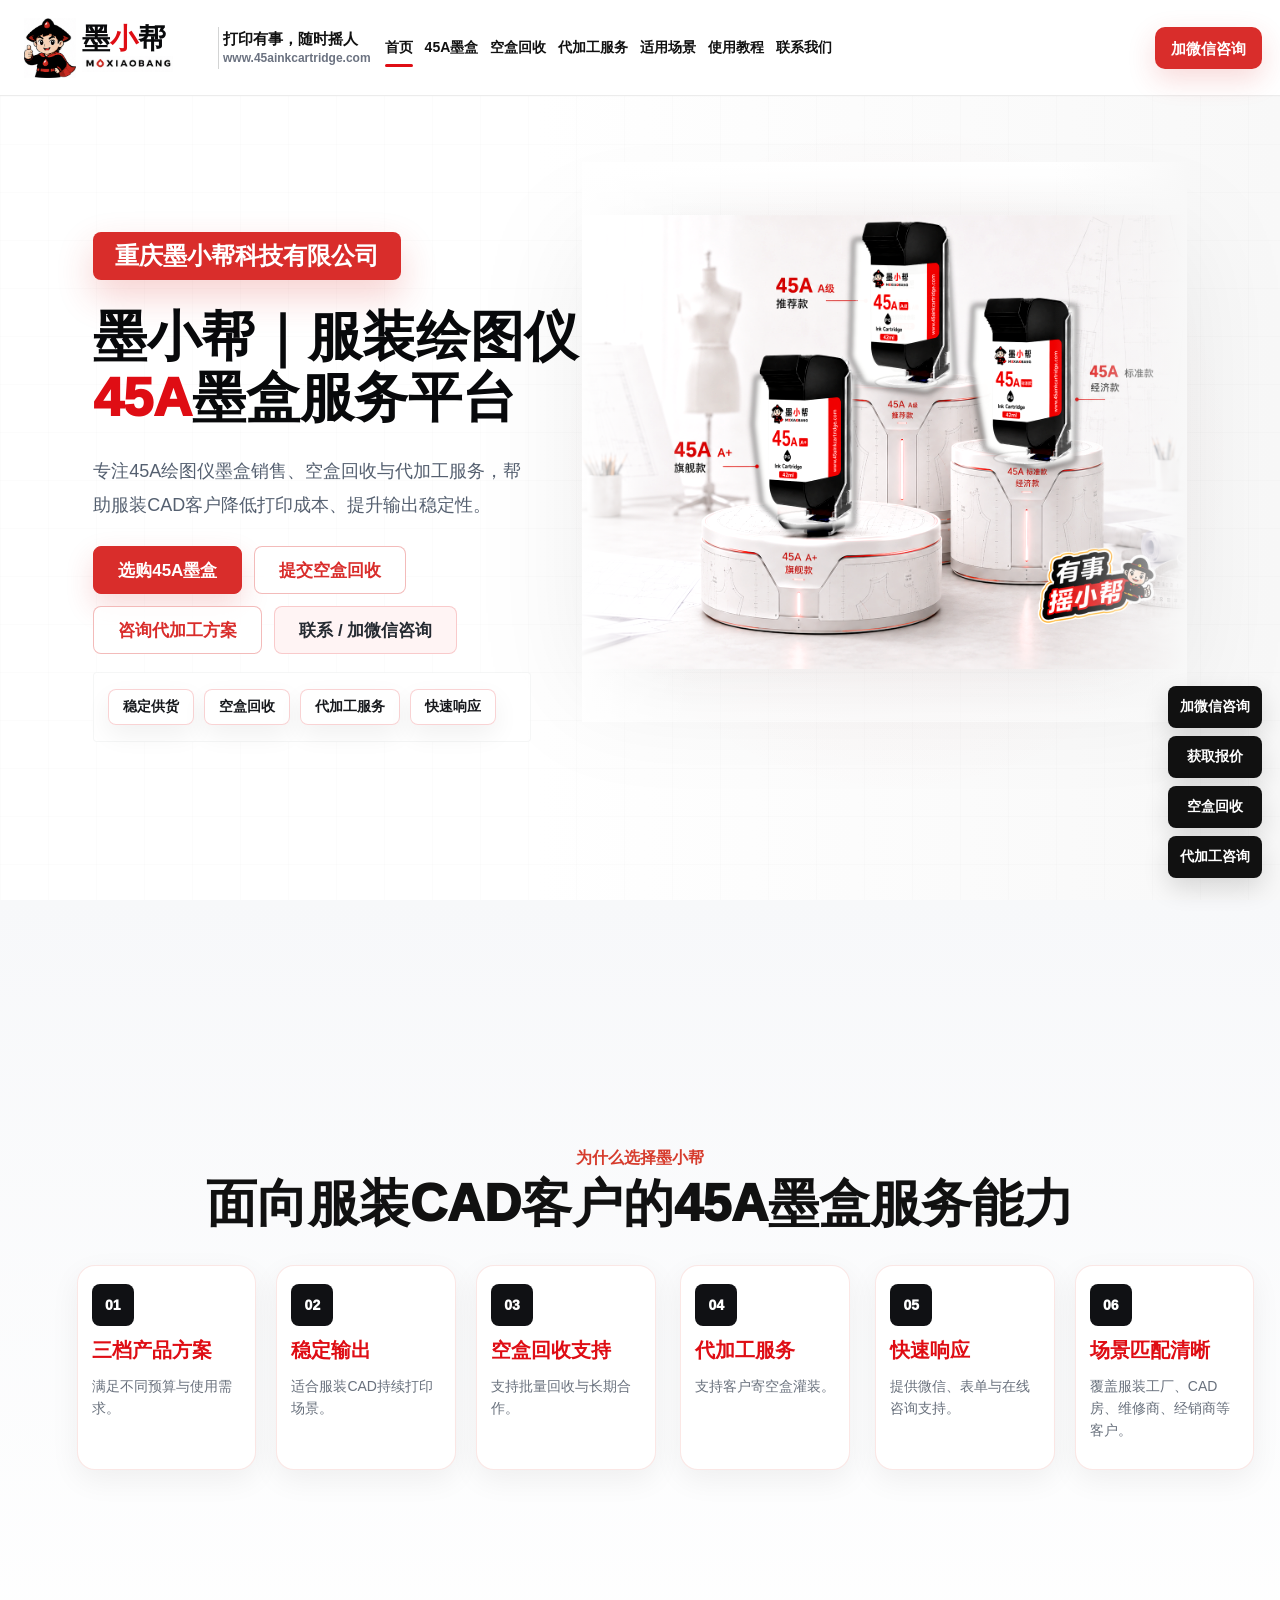
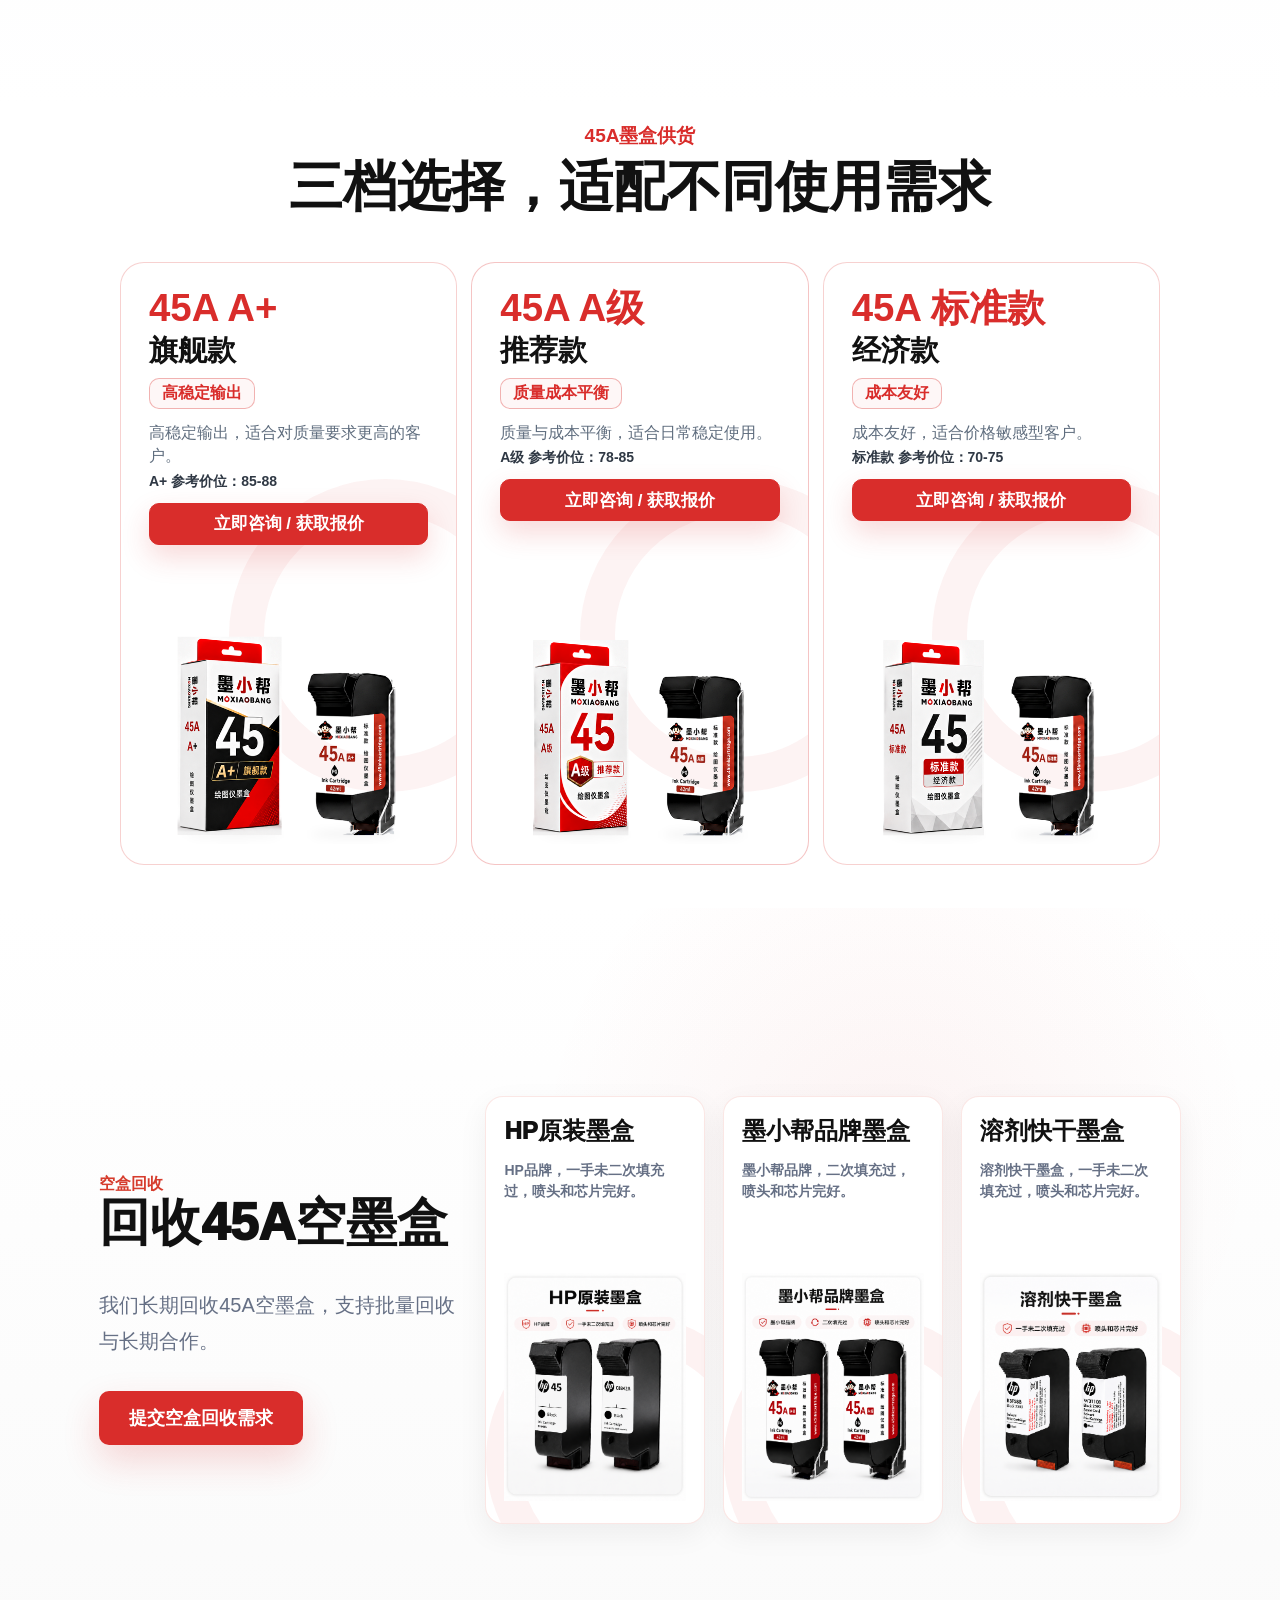
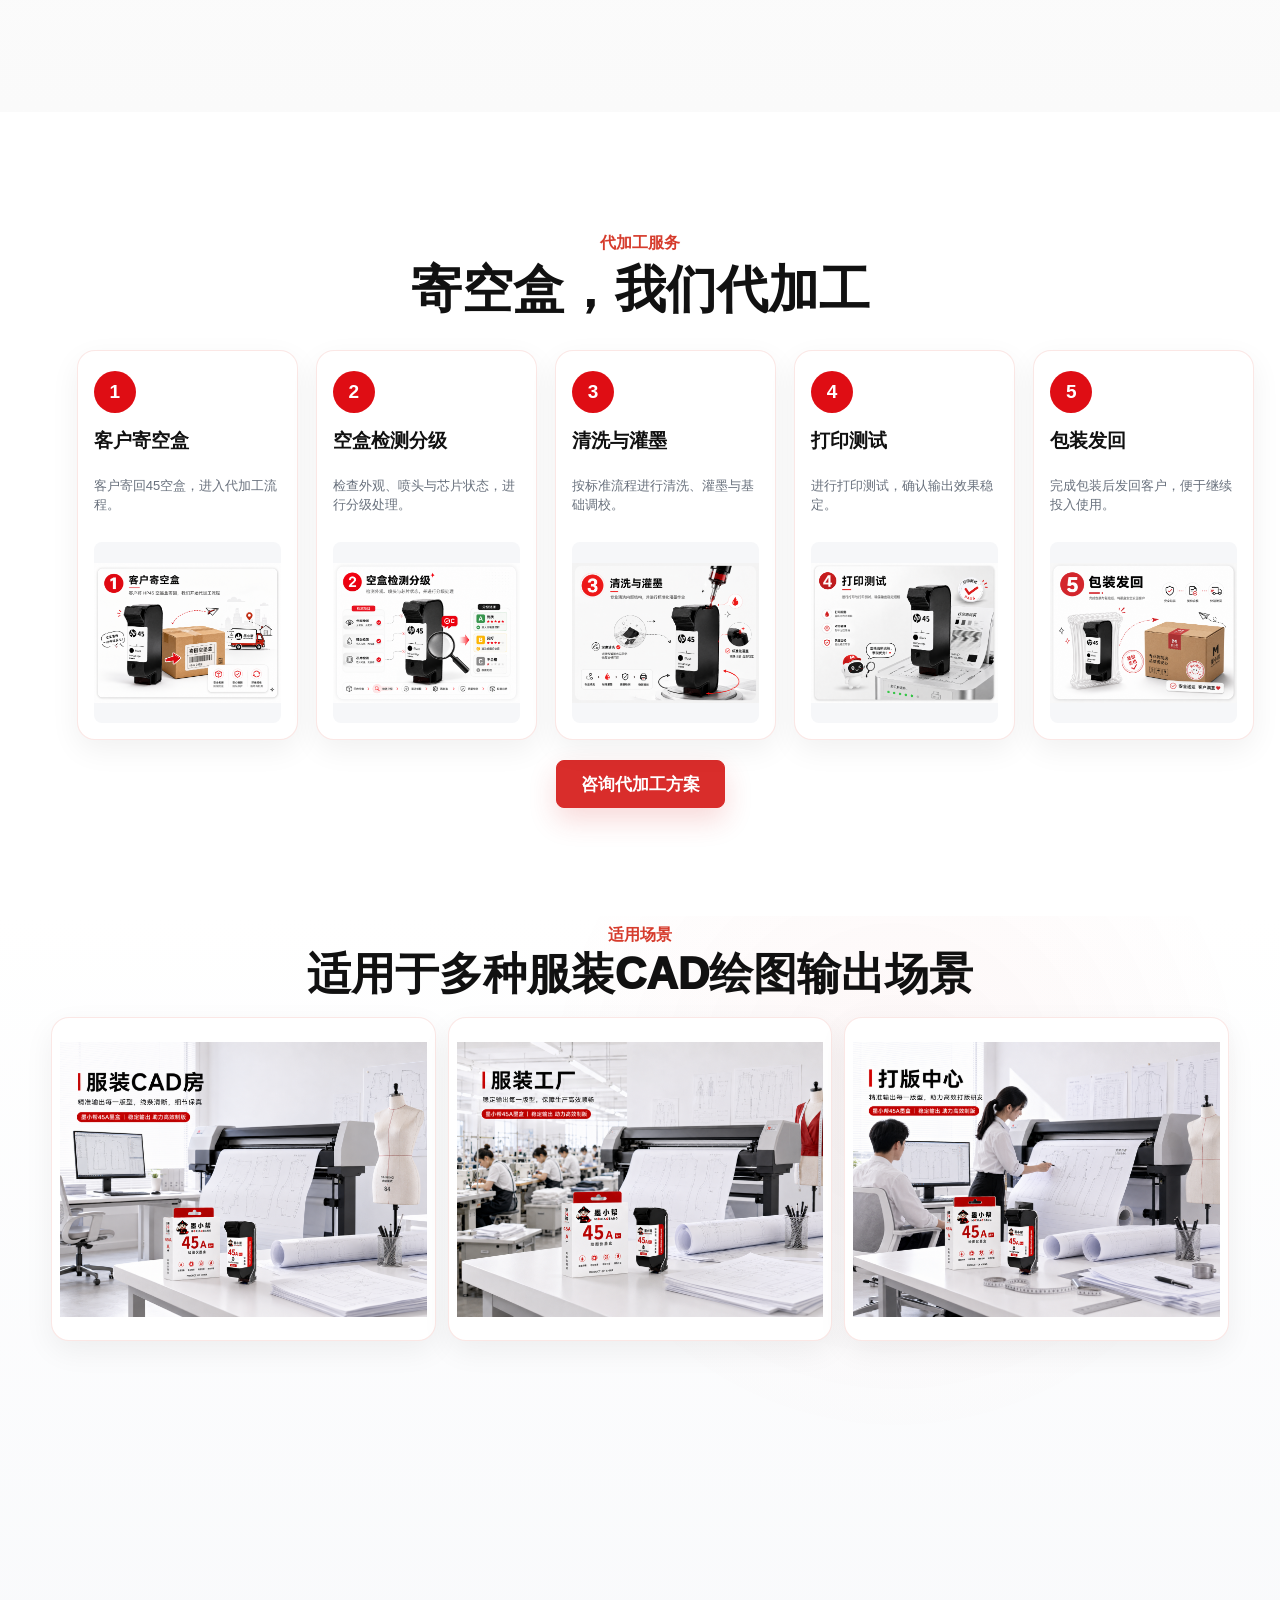
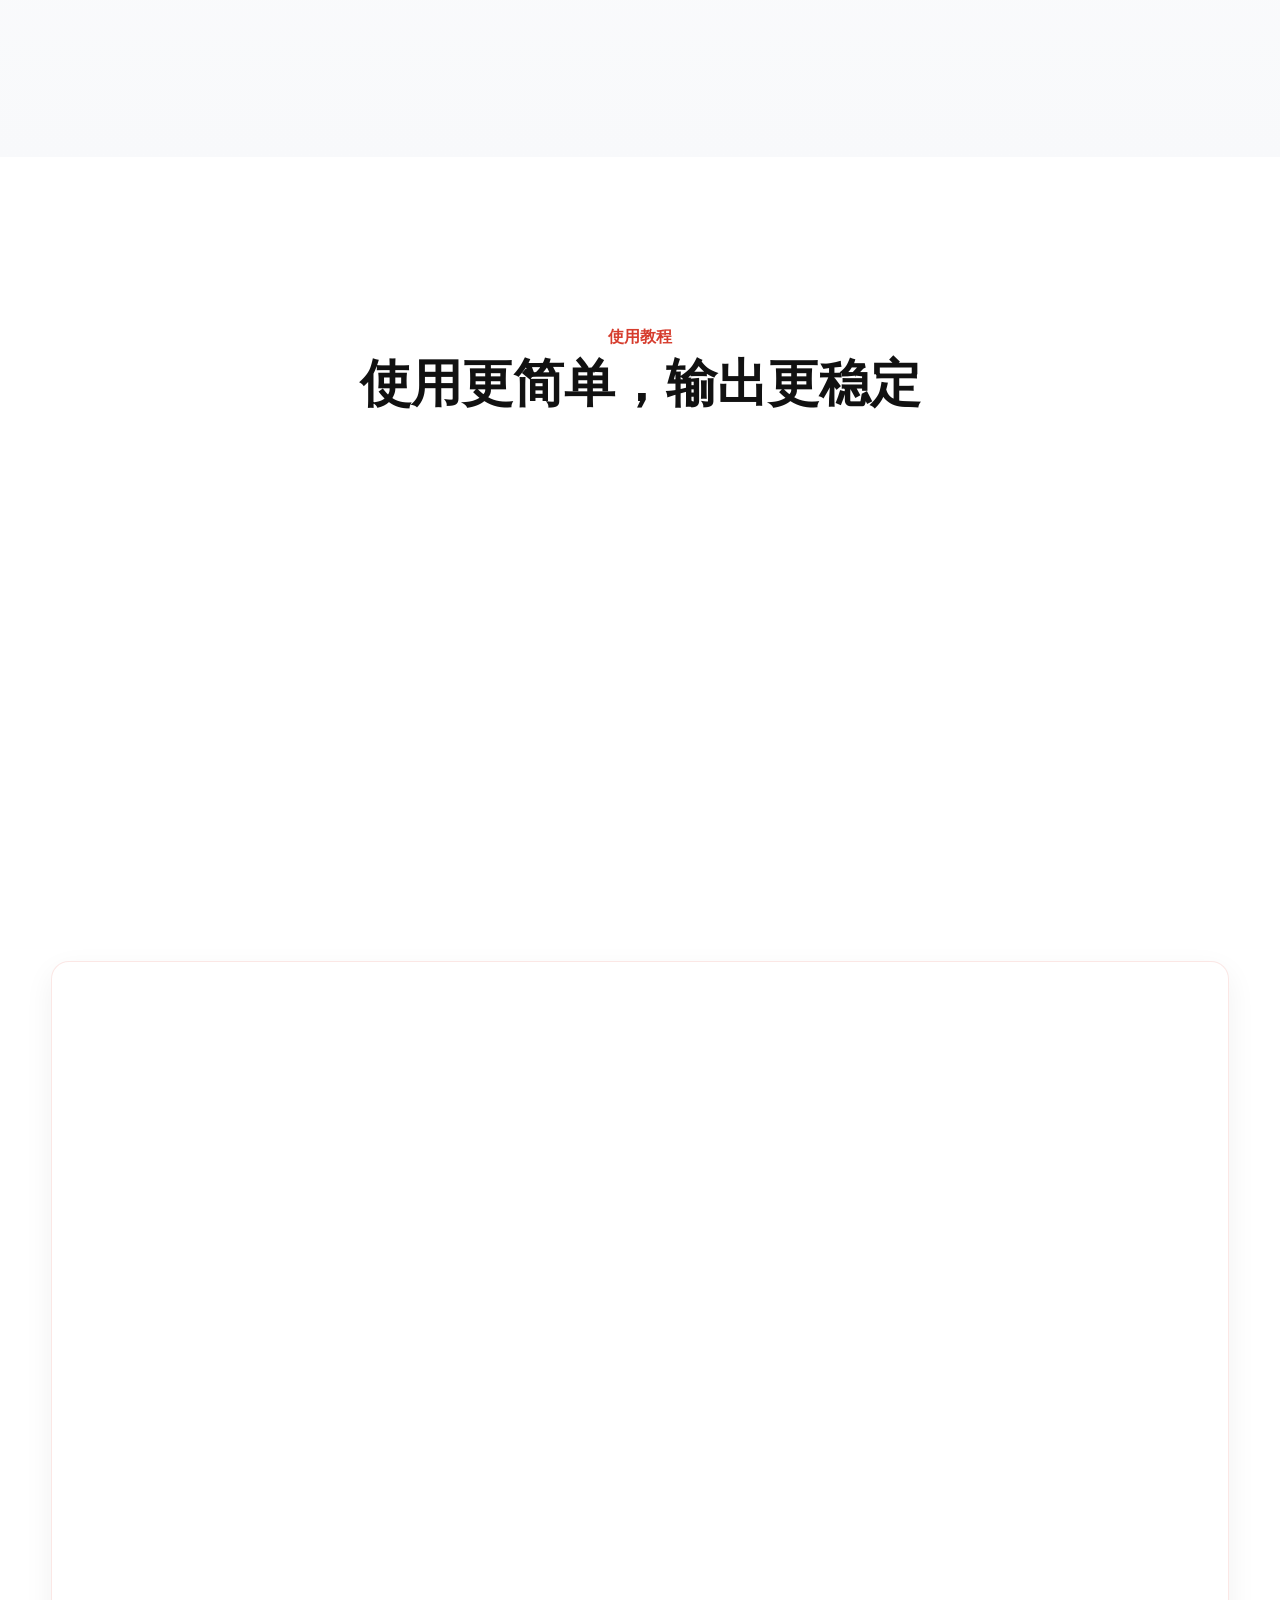
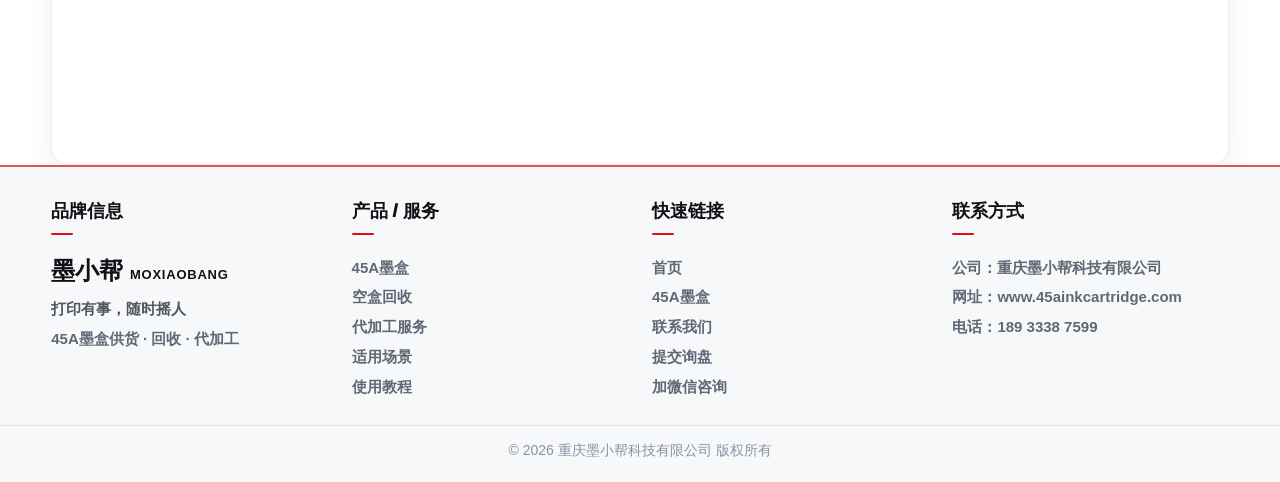
==== index.html @ adcb05b8 "Initial commit" ====
<!doctype html>
<html lang="zh-CN">
  <head>
    <meta charset="utf-8" />
    <meta name="viewport" content="width=device-width, initial-scale=1" />
    <title>墨小帮 | 45A绘图仪墨盒销售、空盒回收与代加工服务平台</title>
    <meta
      name="description"
      content="墨小帮专注45A绘图仪墨盒销售、空盒回收与代加工服务，服务服装CAD房、服装工厂、绘图仪用户和墨盒回收伙伴。"
    />
    <meta
      name="keywords"
      content="45A墨盒,绘图仪墨盒,服装CAD墨盒,45A空盒回收,45A墨盒代加工,CAD绘图仪墨盒"
    />
    <link rel="stylesheet" href="styles.css?v=one-page-scroll-20260616" />
  </head>
  <body>
    <header class="site-header">
      <div class="site-header-inner">
        <a class="brand" href="#home" aria-label="墨小帮首页">
          <span class="mascot" aria-hidden="true">
            <img src="assets/images/moxiaobang-avatar-full.png" alt="" />
          </span>
          <span class="brand-title">
            <span class="brand-cn">墨<span>小</span>帮</span>
            <span class="brand-en">
              <img src="assets/images/moxiaobang-wordmark.png" alt="MOXIAOBANG" />
            </span>
          </span>
          <span class="brand-divider"></span>
          <span class="brand-meta">
            <strong>打印有事，随时摇人</strong>
            <small>www.45ainkcartridge.com</small>
          </span>
        </a>

        <button class="menu-toggle" type="button" aria-expanded="false" aria-controls="main-nav">
          <span></span>
          <span></span>
          <span></span>
        </button>

        <nav id="main-nav" class="main-nav" aria-label="主导航">
          <a class="active" href="#home">首页</a>
          <a href="#products">45A墨盒</a>
          <a href="#recycling">空盒回收</a>
          <a href="#oem">代加工服务</a>
          <a href="#scenarios">适用场景</a>
          <a href="#guide">使用教程</a>
          <a href="#contact">联系我们</a>
        </nav>

        <a class="header-cta" href="#contact">加微信咨询</a>
      </div>
    </header>

    <main>
      <section id="home" class="hero-section">
        <div class="hero-inner">
          <div class="hero-copy">
            <div class="company-badge">重庆墨小帮科技有限公司</div>

            <h1 class="hero-title">
              <span>墨小帮｜服装绘图仪</span>
              <span><em>45A</em>墨盒服务平台</span>
            </h1>

            <p class="hero-desc">
              专注45A绘图仪墨盒销售、空盒回收与代加工服务，帮助服装CAD客户降低打印成本、提升输出稳定性。
            </p>

            <div class="hero-actions">
              <a class="btn btn-primary" href="#products">选购45A墨盒</a>
              <a class="btn btn-outline" href="#recycling">提交空盒回收</a>
              <a class="btn btn-outline" href="#oem">咨询代加工方案</a>
              <a class="btn btn-soft" href="#contact">联系 / 加微信咨询</a>
            </div>

            <div class="hero-trust" aria-label="服务承诺">
              <span>稳定供货</span>
              <span>空盒回收</span>
              <span>代加工服务</span>
              <span>快速响应</span>
            </div>
          </div>

          <div class="hero-visual">
            <img
              src="assets/images/moxiaobang-hero-visual-podium-new-cartridges.png?v=podium-new-cartridges-20260612"
              alt="墨小帮45A绘图仪墨盒三档产品展示"
              class="hero-product-image"
            />
          </div>
        </div>
      </section>

      <section id="services" class="section service-section">
        <div class="section-heading">
          <p>为什么选择墨小帮</p>
          <h2>面向服装CAD客户的45A墨盒服务能力</h2>
        </div>
        <div class="card-grid six why-grid">
          <article class="service-card">
            <span class="card-icon" aria-hidden="true">01</span>
            <h3>三档产品方案</h3>
            <p>满足不同预算与使用需求。</p>
          </article>
          <article class="service-card">
            <span class="card-icon" aria-hidden="true">02</span>
            <h3>稳定输出</h3>
            <p>适合服装CAD持续打印场景。</p>
          </article>
          <article class="service-card">
            <span class="card-icon" aria-hidden="true">03</span>
            <h3>空盒回收支持</h3>
            <p>支持批量回收与长期合作。</p>
          </article>
          <article class="service-card">
            <span class="card-icon" aria-hidden="true">04</span>
            <h3>代加工服务</h3>
            <p>支持客户寄空盒灌装。</p>
          </article>
          <article class="service-card">
            <span class="card-icon" aria-hidden="true">05</span>
            <h3>快速响应</h3>
            <p>提供微信、表单与在线咨询支持。</p>
          </article>
          <article class="service-card">
            <span class="card-icon" aria-hidden="true">06</span>
            <h3>场景匹配清晰</h3>
            <p>覆盖服装工厂、CAD房、维修商、经销商等客户。</p>
          </article>
        </div>
      </section>

      <section id="products" class="section product-section">
        <div class="section-heading">
          <p>45A墨盒供货</p>
          <h2>三档选择，适配不同使用需求</h2>
        </div>
        <div class="grade-grid">
          <article class="grade-card premium">
            <div class="grade-copy">
              <span>45A A+</span>
              <h3>旗舰款</h3>
              <b class="grade-label">高稳定输出</b>
              <p>高稳定输出，适合对质量要求更高的客户。</p>
              <small>A+ 参考价位：85-88</small>
              <a class="btn btn-primary grade-cta" href="#contact">立即咨询 / 获取报价</a>
            </div>
            <div class="grade-visual">
              <img
                src="assets/images/moxiaobang-product-combo-aplus.png?v=product-supply-20260612"
                alt="45A A+ 旗舰款纸盒和墨盒组合"
              />
            </div>
          </article>
          <article class="grade-card recommended">
            <div class="grade-copy">
              <span>45A A级</span>
              <h3>推荐款</h3>
              <b class="grade-label">质量成本平衡</b>
              <p>质量与成本平衡，适合日常稳定使用。</p>
              <small>A级 参考价位：78-85</small>
              <a class="btn btn-primary grade-cta" href="#contact">立即咨询 / 获取报价</a>
            </div>
            <div class="grade-visual">
              <img
                src="assets/images/moxiaobang-product-combo-a.png?v=product-supply-20260612"
                alt="45A A级 推荐款纸盒和墨盒组合"
              />
            </div>
          </article>
          <article class="grade-card economy">
            <div class="grade-copy">
              <span>45A 标准款</span>
              <h3>经济款</h3>
              <b class="grade-label">成本友好</b>
              <p>成本友好，适合价格敏感型客户。</p>
              <small>标准款 参考价位：70-75</small>
              <a class="btn btn-primary grade-cta" href="#contact">立即咨询 / 获取报价</a>
            </div>
            <div class="grade-visual">
              <img
                src="assets/images/moxiaobang-product-combo-standard.png?v=product-supply-20260612"
                alt="45A 标准款 经济款纸盒和墨盒组合"
              />
            </div>
          </article>
        </div>
      </section>

      <section id="recycling" class="section recycling-section">
        <div class="recycling-container">
          <div class="recycling-copy">
            <p class="section-eyebrow">空盒回收</p>
            <h2>回收45A空墨盒</h2>
            <p>我们长期回收45A空墨盒，支持批量回收与长期合作。</p>
            <a class="recycling-cta" href="#contact">提交空盒回收需求</a>
          </div>
          <div class="recycling-showcase" aria-label="45A空墨盒回收类别">
            <article class="recycling-card">
              <div class="recycling-card-copy">
                <h3>HP原装墨盒</h3>
                <p>HP品牌，一手未二次填充过，喷头和芯片完好。</p>
              </div>
              <div class="recycling-card-image">
                <img
                  src="assets/images/recycling/hp-original-cartridges-uploaded.png?v=hp-original-20260616"
                  alt="HP原装45A空墨盒回收"
                />
              </div>
            </article>
            <article class="recycling-card">
              <div class="recycling-card-copy">
                <h3>墨小帮品牌墨盒</h3>
                <p>墨小帮品牌，二次填充过，喷头和芯片完好。</p>
              </div>
              <div class="recycling-card-image">
                <img
                  src="assets/images/recycling/moxiaobang-brand-cartridges-uploaded.png?v=moxiaobang-brand-20260616"
                  alt="墨小帮品牌45A空墨盒回收"
                />
              </div>
            </article>
            <article class="recycling-card">
              <div class="recycling-card-copy">
                <h3>溶剂快干墨盒</h3>
                <p>溶剂快干墨盒，一手未二次填充过，喷头和芯片完好。</p>
              </div>
              <div class="recycling-card-image">
                <img
                  src="assets/images/recycling/solvent-fast-dry-cartridges-uploaded.png?v=solvent-fast-dry-20260616"
                  alt="溶剂快干空墨盒回收"
                />
              </div>
            </article>
            <p class="recycling-support-line">批量回收更省心 <span>/</span> 分级报价更透明 <span>/</span> 合作周期更稳定</p>
          </div>
        </div>
      </section>

      <section id="oem" class="section refill-section">
        <div class="section-heading">
          <p>代加工服务</p>
          <h2>寄空盒，我们代加工</h2>
        </div>
        <ol class="process-list">
          <li>
            <span>1</span>
            <strong>客户寄空盒</strong>
            <p>客户寄回45空盒，进入代加工流程。</p>
            <img class="is-zoomable" src="assets/images/refill/step-1-customer-empty-cartridges.png?v=refill-step-1-20260616" alt="客户寄空盒流程图片" />
          </li>
          <li>
            <span>2</span>
            <strong>空盒检测分级</strong>
            <p>检查外观、喷头与芯片状态，进行分级处理。</p>
            <img class="is-zoomable" src="assets/images/refill/step-2-inspection-grading.png?v=refill-step-2-20260616" alt="空盒检测分级流程图片" />
          </li>
          <li>
            <span>3</span>
            <strong>清洗与灌墨</strong>
            <p>按标准流程进行清洗、灌墨与基础调校。</p>
            <img class="is-zoomable" src="assets/images/refill/step-3-cleaning-refill.png?v=refill-step-3-20260616" alt="清洗与灌墨流程图片" />
          </li>
          <li>
            <span>4</span>
            <strong>打印测试</strong>
            <p>进行打印测试，确认输出效果稳定。</p>
            <img class="is-zoomable" src="assets/images/refill/step-4-print-test.png?v=refill-step-4-20260616" alt="打印测试流程图片" />
          </li>
          <li>
            <span>5</span>
            <strong>包装发回</strong>
            <p>完成包装后发回客户，便于继续投入使用。</p>
            <img class="is-zoomable" src="assets/images/refill/step-5-pack-return.png?v=refill-step-5-20260616" alt="包装发回流程图片" />
          </li>
        </ol>
        <a class="btn btn-primary center-btn" href="#contact">咨询代加工方案</a>
      </section>

      <section id="scenarios" class="section scenario-section">
        <div class="scenario-container">
          <div class="section-eyebrow">适用场景</div>
          <h2 class="section-title">适用于多种服装CAD绘图输出场景</h2>

          <div class="scenario-grid">
            <article class="scenario-card">
              <div class="scenario-image">
                <img class="is-zoomable" src="assets/images/scenarios/garment-cad-room.png" alt="服装CAD房45A墨盒应用场景" />
              </div>
            </article>
            <article class="scenario-card">
              <div class="scenario-image">
                <img class="is-zoomable" src="assets/images/scenarios/garment-factory.png" alt="服装工厂45A绘图仪墨盒应用场景" />
              </div>
            </article>
            <article class="scenario-card">
              <div class="scenario-image">
                <img class="is-zoomable" src="assets/images/scenarios/pattern-making-center.png" alt="打版中心45A墨盒应用场景" />
              </div>
            </article>
            <article class="scenario-card">
              <div class="scenario-image">
                <img class="is-zoomable" src="assets/images/scenarios/plotter-repair-service.png" alt="绘图仪维修商45A墨盒应用场景" />
              </div>
            </article>
            <article class="scenario-card">
              <div class="scenario-image">
                <img class="is-zoomable" src="assets/images/scenarios/cartridge-distributor.png" alt="墨盒经销商45A墨盒供货场景" />
              </div>
            </article>
            <article class="scenario-card">
              <div class="scenario-image">
                <img class="is-zoomable" src="assets/images/scenarios/recycling-partner.png" alt="空盒回收伙伴45A空墨盒回收场景" />
              </div>
            </article>
          </div>
        </div>
      </section>

      <section id="guide" class="section tutorial-section">
        <div class="section-heading">
          <p>使用教程</p>
          <h2>使用更简单，输出更稳定</h2>
        </div>
        <div class="card-grid four tutorial-grid">
          <article class="info-card tutorial-card">
            <img class="is-zoomable" src="assets/images/tutorials/install-cartridge.png" alt="安装墨盒使用教程" />
            <div>
              <h3>安装墨盒</h3>
              <p>确认卡位与触点，避免强压安装。</p>
              <a href="#contact">查看详情</a>
            </div>
          </article>
          <article class="info-card tutorial-card">
            <img class="is-zoomable" src="assets/images/tutorials/pre-print-check.png" alt="打印前检查使用教程" />
            <div>
              <h3>打印前检查</h3>
              <p>检查喷头状态、纸张走向与CAD输出设置。</p>
              <a href="#contact">了解更多</a>
            </div>
          </article>
          <article class="info-card tutorial-card">
            <img class="is-zoomable" src="assets/images/tutorials/nozzle-maintenance.png" alt="喷嘴维护使用教程" />
            <div>
              <h3>喷嘴维护</h3>
              <p>定期清洁与测试，减少断线和颜色异常。</p>
              <a href="#contact">查看详情</a>
            </div>
          </article>
          <article class="info-card tutorial-card">
            <img class="is-zoomable" src="assets/images/tutorials/troubleshooting.png" alt="常见问题处理使用教程" />
            <div>
              <h3>常见问题处理</h3>
              <p>针对识别、断墨、漏墨等问题给出处理建议。</p>
              <a href="#contact">了解更多</a>
            </div>
          </article>
        </div>
      </section>

      <section id="contact" class="section contact-section">
        <div class="contact-copy">
          <div class="contact-brand-row">
            <div class="contact-brand-block">
              <div class="contact-brand-header">
                <img class="contact-mascot" src="assets/images/moxiaobang-avatar-full.png" alt="" />
                <span class="contact-brand-name">墨<span class="brand-red-char">小</span>帮</span>
                <img class="contact-wordmark" src="assets/images/moxiaobang-wordmark.png" alt="MOXIAOBANG" />
              </div>
              <strong class="contact-brand-slogan">打印有事，随时摇人</strong>
              <p class="contact-brand-service">45A墨盒供货 · 回收 · 代加工</p>
            </div>
            <div class="contact-wechat-actions">
              <div class="wechat-qr-card">
                <img src="assets/images/wechat-qr.png" alt="微信二维码" />
                <span>扫码加微信咨询</span>
              </div>
            </div>
          </div>
        </div>
        <form class="contact-form">
          <label>姓名<input type="text" name="name" placeholder="请输入您的姓名" required /></label>
          <label>公司名称<input type="text" name="company" placeholder="请输入公司名称" /></label>
          <label>地区<input type="text" name="region" placeholder="请选择地区" /></label>
          <label>联系方式<input type="text" name="contact" placeholder="请输入联系电话或手机号" required /></label>
          <label>邮箱<input type="email" name="email" placeholder="请输入邮箱地址" /></label>
          <label>
            询盘类型
            <select name="service">
              <option>45A墨盒采购</option>
              <option>空盒回收合作</option>
              <option>代加工服务</option>
              <option>价格咨询</option>
              <option>技术支持</option>
              <option>其他咨询</option>
            </select>
          </label>
          <label class="full">留言内容<textarea name="message" rows="4" maxlength="500" placeholder="请简单描述您的需求、合作方式或使用场景等信息..."></textarea></label>
          <div class="contact-button-row full">
            <button class="btn btn-primary" type="submit">提交询盘</button>
            <a class="btn contact-wechat-btn" href="#contact">微信咨询</a>
          </div>
          <p class="contact-trust-line full">1小时内快速回复 / 支持长期合作</p>
          <p class="form-note full" role="status" aria-live="polite"></p>
        </form>
      </section>
    </main>

    <aside class="floating-actions" aria-label="快速操作">
      <a class="active" href="#contact">加微信咨询</a>
      <a href="#products">获取报价</a>
      <a href="#recycling">空盒回收</a>
      <a href="#oem">代加工咨询</a>
    </aside>

    <footer class="site-footer">
      <div class="footer-grid">
        <div class="footer-brand-block">
          <h3>品牌信息</h3>
          <h2>墨小帮 <span>MOXIAOBANG</span></h2>
          <strong>打印有事，随时摇人</strong>
          <p>45A墨盒供货 · 回收 · 代加工</p>
        </div>
        <div>
          <h3>产品 / 服务</h3>
          <a href="#products">45A墨盒</a>
          <a href="#recycling">空盒回收</a>
          <a href="#oem">代加工服务</a>
          <a href="#scenarios">适用场景</a>
          <a href="#guide">使用教程</a>
        </div>
        <div>
          <h3>快速链接</h3>
          <a href="#home">首页</a>
          <a href="#products">45A墨盒</a>
          <a href="#contact">联系我们</a>
          <a href="#contact">提交询盘</a>
          <a href="#contact">加微信咨询</a>
        </div>
        <div>
          <h3>联系方式</h3>
          <p>公司：重庆墨小帮科技有限公司</p>
          <p>网址：www.45ainkcartridge.com</p>
          <p>电话：189 3338 7599</p>
        </div>
      </div>
      <div class="footer-bottom">© 2026 重庆墨小帮科技有限公司 版权所有</div>
    </footer>

    <script src="script.js?v=one-page-scroll-20260616"></script>
  </body>
</html>
---- styles.css ----
:root {
  --red: #df0d14;
  --red-dark: #b90008;
  --black: #101114;
  --ink: #252a31;
  --muted: #69717d;
  --line: #eceef2;
  --soft: #f6f7f9;
  --white: #ffffff;
  --shadow: 0 24px 70px rgba(18, 20, 24, 0.12);
}

* {
  box-sizing: border-box;
}

html {
  scroll-behavior: smooth;
}

body {
  margin: 0;
  color: var(--ink);
  font-family:
    "Microsoft YaHei", "PingFang SC", "Noto Sans CJK SC", Arial, sans-serif;
  background: #fff;
}

a {
  color: inherit;
  text-decoration: none;
}

.site-header {
  position: sticky;
  top: 0;
  z-index: 50;
  display: flex;
  align-items: center;
  gap: 28px;
  min-height: 92px;
  padding: 14px clamp(20px, 4vw, 64px);
  background: rgba(255, 255, 255, 0.96);
  border-bottom: 1px solid var(--line);
  backdrop-filter: blur(16px);
}

.brand {
  display: flex;
  align-items: center;
  gap: 14px;
  min-width: 560px;
}

.mascot {
  position: relative;
  display: grid;
  place-items: center;
  flex: 0 0 82px;
  width: 82px;
  height: 78px;
  overflow: visible;
}

.mascot img {
  display: block;
  width: 86px;
  height: 78px;
  object-fit: contain;
  object-position: center center;
}

.brand-title {
  display: grid;
  gap: 4px;
  align-items: start;
}

.brand-cn {
  color: #090a0c;
  font-size: 38px;
  font-weight: 950;
  line-height: 1;
  letter-spacing: 0;
}

.brand-cn span {
  color: var(--red);
}

.brand-en {
  display: block;
  width: 180px;
  height: 18px;
  line-height: 1;
}

.brand-en img {
  display: block;
  width: 100%;
  height: 100%;
  object-fit: contain;
  object-position: left center;
}

.brand-divider {
  width: 2px;
  height: 56px;
  margin-left: 8px;
  margin-right: 8px;
  background: #3c4047;
}

.brand-meta {
  display: grid;
  gap: 8px;
  color: var(--black);
  min-width: 250px;
}

.brand-meta strong {
  color: #090a0c;
  font-size: 22px;
  font-weight: 900;
  line-height: 1.05;
}

.brand-meta small {
  color: #565b63;
  font-size: 18px;
  font-weight: 800;
  line-height: 1;
}

.main-nav {
  display: flex;
  justify-content: center;
  gap: clamp(18px, 2.2vw, 34px);
  flex: 1;
  font-size: 16px;
  font-weight: 800;
  white-space: nowrap;
}

.main-nav a {
  position: relative;
  padding: 18px 0;
}

.main-nav a::after {
  content: "";
  position: absolute;
  left: 0;
  bottom: 8px;
  width: 100%;
  height: 3px;
  background: var(--red);
  border-radius: 999px;
  transform: scaleX(0);
  transition: transform 0.2s ease;
}

.main-nav a:hover {
  color: var(--red);
}

.main-nav a.active {
  color: var(--black);
}

.main-nav a:hover::after,
.main-nav a.active::after {
  transform: scaleX(1);
}

.header-cta,
.btn {
  display: inline-flex;
  align-items: center;
  justify-content: center;
  min-height: 46px;
  padding: 0 22px;
  border-radius: 8px;
  font-weight: 900;
  transition:
    transform 0.2s ease,
    box-shadow 0.2s ease,
    background 0.2s ease;
}

.header-cta,
.btn-primary {
  color: #fff;
  background: linear-gradient(135deg, var(--red), #f02026);
  box-shadow: 0 12px 28px rgba(223, 13, 20, 0.22);
}

.btn-outline {
  color: var(--red);
  background: #fff;
  border: 1px solid rgba(223, 13, 20, 0.45);
}

.btn-soft {
  color: var(--red-dark);
  background: #fff4f4;
  border: 1px solid rgba(223, 13, 20, 0.18);
}

.header-cta:hover,
.btn:hover {
  transform: translateY(-2px);
  box-shadow: 0 16px 32px rgba(223, 13, 20, 0.22);
}

.menu-toggle {
  display: none;
  width: 44px;
  height: 44px;
  padding: 10px;
  background: #fff;
  border: 1px solid var(--line);
  border-radius: 8px;
  box-shadow: none;
  cursor: pointer;
}

.menu-toggle span {
  display: block;
  height: 2px;
  margin: 5px 0;
  background: var(--black);
  border-radius: 999px;
  transition:
    background 0.2s ease,
    transform 0.2s ease;
}

.menu-toggle:hover,
.menu-toggle:focus,
.menu-toggle[aria-expanded="true"] {
  background: #fff;
  border-color: #d9dde4;
  box-shadow: 0 8px 20px rgba(15, 17, 21, 0.08);
  outline: none;
}

.menu-toggle:hover span,
.menu-toggle:focus span,
.menu-toggle[aria-expanded="true"] span {
  background: var(--black);
}

.hero-section {
  position: relative;
  display: grid;
  grid-template-columns: minmax(420px, 0.43fr) minmax(620px, 0.57fr);
  min-height: 780px;
  overflow: hidden;
  padding: clamp(58px, 6vw, 92px) clamp(24px, 5vw, 96px) 42px;
  background:
    radial-gradient(circle at 70% 42%, rgba(223, 13, 20, 0.06), transparent 34%),
    linear-gradient(90deg, #fff 0%, rgba(255, 255, 255, 0.98) 40%, rgba(247, 247, 247, 0.94) 100%),
    radial-gradient(circle at 72% 42%, #ffffff 0 16%, #eef0f3 58%, #ffffff 100%);
}

.hero-section::after {
  content: "";
  position: absolute;
  inset: auto 0 0;
  height: 160px;
  background:
    linear-gradient(transparent, rgba(255, 255, 255, 0.92)),
    repeating-linear-gradient(170deg, rgba(18, 20, 24, 0.07) 0 1px, transparent 1px 62px);
  pointer-events: none;
}

.pattern-layer {
  position: absolute;
  inset: 0;
  pointer-events: none;
}

.pattern-sheet {
  position: absolute;
  width: 280px;
  height: 360px;
  opacity: 0.32;
  background:
    linear-gradient(90deg, rgba(20, 24, 28, 0.08) 1px, transparent 1px) 0 0 / 34px 34px,
    linear-gradient(rgba(20, 24, 28, 0.08) 1px, transparent 1px) 0 0 / 34px 34px,
    radial-gradient(ellipse at 58% 42%, transparent 0 34%, rgba(20, 24, 28, 0.24) 35% 36%, transparent 37%),
    #fff;
  border: 1px solid rgba(20, 24, 28, 0.08);
}

.sheet-left {
  left: 22px;
  bottom: -45px;
  transform: rotate(-8deg);
}

.sheet-right {
  right: 90px;
  top: 130px;
  transform: rotate(6deg);
}

.mannequin {
  position: absolute;
  left: 42%;
  top: 22%;
  width: 126px;
  height: 300px;
  opacity: 0.16;
  background:
    radial-gradient(ellipse at 50% 12%, #5f6670 0 19px, transparent 20px),
    linear-gradient(90deg, transparent 0 26%, #5f6670 27% 73%, transparent 74%),
    radial-gradient(ellipse at 50% 36%, #5f6670 0 54px, transparent 55px);
  filter: blur(1px);
}

.hero-copy,
.hero-visual {
  position: relative;
  z-index: 2;
}

.hero-copy {
  align-self: center;
  max-width: 720px;
}

.company-label {
  display: inline-flex;
  margin: 0 0 30px;
  padding: 10px 16px;
  color: #fff;
  font-size: 22px;
  font-weight: 900;
  background: var(--red);
  border-radius: 8px;
  box-shadow: 0 12px 28px rgba(223, 13, 20, 0.18);
}

h1,
h2,
h3,
p {
  margin-top: 0;
}

.hero-copy h1 {
  margin-bottom: 26px;
  color: #08090b;
  font-size: clamp(46px, 4.2vw, 72px);
  line-height: 1.14;
  font-weight: 950;
  letter-spacing: 0;
}

.hero-copy h1 span {
  color: inherit;
}

.hero-copy h1 em {
  color: var(--red);
  font-style: normal;
}

.hero-text {
  max-width: 660px;
  color: #4c5663;
  font-size: clamp(18px, 1.3vw, 24px);
  line-height: 1.9;
}

.hero-actions {
  display: flex;
  flex-wrap: wrap;
  gap: 14px;
  margin-top: 34px;
}

.trust-tags {
  display: grid;
  grid-template-columns: repeat(3, 1fr);
  gap: 0;
  max-width: 640px;
  margin-top: 38px;
  padding: 16px 18px;
  background: rgba(255, 255, 255, 0.7);
  border: 1px solid rgba(255, 255, 255, 0.9);
  border-radius: 10px;
  box-shadow: 0 18px 50px rgba(18, 20, 24, 0.07);
  backdrop-filter: blur(14px);
}

.trust-tags article {
  display: grid;
  grid-template-columns: 42px 1fr;
  gap: 2px 14px;
  align-items: center;
  padding: 0 18px;
  border-right: 1px solid var(--line);
}

.trust-tags article:last-child {
  border-right: 0;
}

.line-icon {
  grid-row: span 2;
  display: grid;
  place-items: center;
  width: 42px;
  height: 42px;
  border: 2px solid var(--red);
  border-radius: 50%;
}

.line-icon::before {
  color: var(--red);
  font-weight: 950;
}

.supply-icon::before {
  content: "□";
}

.recycle-icon::before {
  content: "↻";
}

.partner-icon::before {
  content: "人";
}

.trust-tags strong {
  color: #111;
  font-size: 20px;
}

.trust-tags small {
  color: #5b6570;
  font-size: 15px;
}

.hero-visual {
  min-height: 690px;
  align-self: stretch;
}

.showcase-reference {
  position: absolute;
  inset: -18px -38px -10px -58px;
  overflow: hidden;
  border-radius: 0;
  pointer-events: none;
}

.showcase-reference img {
  position: absolute;
  top: -14.2%;
  right: -1%;
  width: auto;
  height: 114.2%;
  max-width: none;
  user-select: none;
  filter: saturate(1.02) contrast(1.01);
}

.showcase-reference::before {
  content: "";
  position: absolute;
  inset: 0;
  z-index: 2;
  background:
    linear-gradient(90deg, #fff 0%, rgba(255, 255, 255, 0.88) 8%, rgba(255, 255, 255, 0.25) 21%, rgba(255, 255, 255, 0) 38%),
    linear-gradient(180deg, rgba(255, 255, 255, 0.96) 0%, rgba(255, 255, 255, 0) 10%, rgba(255, 255, 255, 0) 86%, rgba(255, 255, 255, 0.72) 100%);
}

.showcase-reference::after {
  content: "";
  position: absolute;
  inset: 0;
  z-index: 3;
  background:
    linear-gradient(90deg, rgba(255, 255, 255, 0.7), transparent 24%),
    radial-gradient(ellipse at 54% 78%, rgba(0, 0, 0, 0.04), transparent 42%);
  mix-blend-mode: screen;
  opacity: 0.55;
}

.showcase-fade {
  position: absolute;
  inset: 0;
  z-index: 4;
  background: linear-gradient(90deg, rgba(255, 255, 255, 0.82), transparent 28%);
}

.cartridge-showcase {
  position: absolute;
  inset: 0;
}

.product-unit {
  position: absolute;
  display: grid;
  justify-items: center;
}

.unit-grade {
  left: 42%;
  top: 4%;
  z-index: 4;
}

.unit-plus {
  left: 9%;
  bottom: 1%;
  z-index: 5;
}

.unit-standard {
  right: 0;
  top: 27%;
  z-index: 3;
}

.cartridge {
  position: relative;
  z-index: 3;
  width: 118px;
  height: 246px;
  margin-bottom: -30px;
  background:
    linear-gradient(90deg, #101113 0 13%, #202228 14% 22%, transparent 23%),
    linear-gradient(180deg, #17191d 0 14%, #f8f8f7 15% 75%, #17191d 76% 100%);
  border: 4px solid #121317;
  border-radius: 20px 18px 18px 18px;
  box-shadow:
    0 30px 48px rgba(0, 0, 0, 0.22),
    inset -10px 0 0 rgba(0, 0, 0, 0.1);
  transform: perspective(700px) rotateY(-7deg);
}

.unit-grade .cartridge {
  width: 136px;
  height: 284px;
  transform: perspective(700px) rotateY(7deg);
}

.unit-standard .cartridge {
  width: 112px;
  height: 232px;
  transform: perspective(700px) rotateY(8deg);
}

.cap {
  position: absolute;
  left: 8px;
  right: -7px;
  top: -12px;
  height: 42px;
  background: linear-gradient(135deg, #0a0b0d, #2c2e34);
  border-radius: 16px 18px 8px 8px;
}

.cap::before {
  content: "";
  position: absolute;
  left: 0;
  top: 6px;
  width: 40px;
  height: 30px;
  background: repeating-linear-gradient(90deg, #070809 0 4px, #1a1b1f 4px 8px);
  border-radius: 12px 0 0 8px;
}

.label {
  position: absolute;
  left: 18px;
  top: 74px;
  width: 84px;
  min-height: 110px;
  padding: 10px 8px;
  background: #fff;
  border-right: 8px solid var(--red);
  border-radius: 2px 10px 10px 2px;
}

.unit-grade .label {
  left: 22px;
  top: 82px;
  width: 94px;
}

.dark-label {
  border-right-color: #111;
}

.label b {
  display: block;
  color: var(--red);
  font-size: 28px;
  line-height: 1;
}

.label em {
  color: var(--red);
  font-style: normal;
  font-weight: 900;
}

.label span,
.label small {
  display: block;
  color: #16181b;
  font-size: 9px;
  font-weight: 800;
  line-height: 1.5;
}

.label small {
  width: max-content;
  margin-top: 7px;
  padding: 3px 6px;
  color: #fff;
  background: var(--red);
  border-radius: 999px;
}

.ink-drop {
  position: absolute;
  left: 50%;
  bottom: 34px;
  width: 15px;
  height: 19px;
  background: var(--red);
  border-radius: 50% 50% 60% 60%;
  transform: translateX(-50%) rotate(45deg);
}

.tech-podium {
  position: relative;
  width: 350px;
  height: 166px;
  background:
    radial-gradient(ellipse at 50% 2%, #fff 0 42%, transparent 43%),
    linear-gradient(180deg, #fdfbf8, #e5e2dc);
  border: 1px solid #dedbd5;
  border-radius: 50% / 22%;
  box-shadow:
    0 34px 60px rgba(0, 0, 0, 0.14),
    inset 0 0 0 2px rgba(255, 255, 255, 0.7);
}

.podium-grade {
  width: 360px;
  height: 182px;
}

.podium-standard {
  width: 310px;
  height: 158px;
}

.podium-top {
  position: absolute;
  left: 3%;
  right: 3%;
  top: -1px;
  height: 64px;
  background:
    repeating-linear-gradient(0deg, transparent 0 18px, rgba(20, 24, 28, 0.08) 19px),
    repeating-linear-gradient(90deg, transparent 0 18px, rgba(20, 24, 28, 0.07) 19px),
    radial-gradient(ellipse at 50% 50%, transparent 0 45%, rgba(223, 13, 20, 0.6) 46% 47%, transparent 48%),
    #fbfaf7;
  border: 1px solid rgba(223, 13, 20, 0.18);
  border-radius: 50%;
}

.podium-front {
  position: absolute;
  left: 50%;
  bottom: 25px;
  display: grid;
  min-width: 118px;
  padding-top: 8px;
  color: var(--red-dark);
  text-align: center;
  transform: translateX(-50%);
}

.podium-front::before {
  content: "";
  position: absolute;
  left: 50%;
  bottom: -20px;
  width: 4px;
  height: 58px;
  background: linear-gradient(180deg, rgba(223, 13, 20, 0), rgba(223, 13, 20, 0.95), rgba(223, 13, 20, 0));
  border-radius: 999px;
  box-shadow: 0 0 12px rgba(223, 13, 20, 0.42);
  transform: translateX(-50%);
}

.podium-front strong {
  font-size: 18px;
}

.podium-front small {
  font-size: 16px;
  font-weight: 900;
}

.callout {
  position: absolute;
  z-index: 6;
  display: grid;
  color: #111;
  font-weight: 900;
}

.callout strong {
  color: var(--red);
  font-size: 31px;
}

.callout span {
  font-size: 18px;
  line-height: 1.35;
}

.callout::after {
  content: "";
  position: absolute;
  top: 24px;
  height: 2px;
  background: var(--red);
}

.callout-left {
  left: -78px;
  top: 80px;
}

.callout-left::after {
  left: 104px;
  width: 82px;
}

.callout-center {
  left: -175px;
  top: 88px;
}

.callout-center::after {
  left: 130px;
  width: 115px;
}

.callout-right {
  right: -112px;
  top: 86px;
}

.callout-right::after {
  right: 93px;
  width: 72px;
}

.brand-sticker {
  position: absolute;
  right: 12%;
  bottom: 6%;
  z-index: 8;
  display: grid;
  padding: 9px 16px 12px;
  color: #fff;
  background: #111;
  border: 4px solid #fff;
  border-radius: 12px;
  box-shadow:
    0 0 0 3px #ffbd42,
    0 18px 34px rgba(0, 0, 0, 0.2);
  transform: rotate(-5deg);
}

.brand-sticker span {
  font-size: 24px;
  font-weight: 950;
}

.brand-sticker strong {
  color: #fff;
  font-size: 32px;
  line-height: 1;
  text-shadow: 3px 3px 0 var(--red);
}

.section {
  padding: 86px clamp(24px, 6vw, 110px);
}

.section-heading {
  max-width: 820px;
  margin: 0 auto 38px;
  text-align: center;
}

.section-heading p,
.eyebrow {
  margin-bottom: 10px;
  color: var(--red);
  font-weight: 900;
}

.section h2 {
  color: #111;
  font-size: clamp(30px, 3vw, 48px);
  line-height: 1.2;
  font-weight: 950;
}

.card-grid,
.grade-grid,
.case-grid {
  display: grid;
  gap: 22px;
}

.three {
  grid-template-columns: repeat(3, 1fr);
}

.four,
.case-grid {
  grid-template-columns: repeat(4, 1fr);
}

.service-card,
.info-card,
.grade-card,
.case-grid article {
  min-height: 210px;
  padding: 30px;
  background: #fff;
  border: 1px solid var(--line);
  border-radius: 8px;
  box-shadow: 0 18px 45px rgba(18, 20, 24, 0.06);
}

.tutorial-grid {
  align-items: stretch;
}

.tutorial-card {
  display: flex;
  min-height: 0;
  padding: 0;
  overflow: hidden;
  flex-direction: column;
}

.tutorial-card img {
  display: block;
  width: 100%;
  aspect-ratio: 4 / 3;
  object-fit: cover;
  background: #f7f7f7;
}

.tutorial-card img.is-zoomable {
  cursor: zoom-in;
}

.tutorial-card img.is-zoomable:focus-visible {
  outline: 3px solid rgba(223, 13, 20, 0.36);
  outline-offset: -3px;
}

.tutorial-card div {
  padding: 22px;
}

.service-section,
.application-section,
.case-section {
  background: var(--soft);
}

.card-number {
  color: var(--red);
  font-size: 14px;
  font-weight: 950;
}

.service-card h3,
.info-card h3,
.grade-card h3,
.case-grid h3 {
  color: #111;
  font-size: 24px;
}

.service-card p,
.info-card p,
.grade-card p,
.split-section p,
.contact-copy p {
  color: var(--muted);
  font-size: 17px;
  line-height: 1.8;
}

.grade-grid {
  grid-template-columns: 1.08fr 1.18fr 1fr;
}

.grade-card {
  position: relative;
  overflow: hidden;
  min-height: 250px;
  background:
    linear-gradient(135deg, #fff, #fafafa),
    repeating-linear-gradient(90deg, transparent 0 24px, rgba(20, 24, 28, 0.04) 25px);
}

.grade-card::after {
  content: "";
  position: absolute;
  right: -50px;
  bottom: -80px;
  width: 180px;
  height: 180px;
  border: 28px solid rgba(223, 13, 20, 0.08);
  border-radius: 50%;
}

.grade-card span {
  color: var(--red);
  font-size: 28px;
  font-weight: 950;
}

.recommended {
  border-color: rgba(223, 13, 20, 0.42);
  box-shadow: 0 24px 55px rgba(223, 13, 20, 0.12);
}

.split-section {
  display: grid;
  grid-template-columns: 0.9fr 1.1fr;
  gap: 42px;
  align-items: center;
}

.process-board {
  display: grid;
  grid-template-columns: repeat(3, 1fr);
  gap: 16px;
  padding: 28px;
  background:
    linear-gradient(90deg, rgba(223, 13, 20, 0.08), transparent),
    #fff;
  border: 1px solid var(--line);
  border-radius: 8px;
  box-shadow: var(--shadow);
}

.process-board span,
.chip-grid span {
  display: grid;
  place-items: center;
  min-height: 82px;
  padding: 18px;
  color: #111;
  font-size: 20px;
  font-weight: 900;
  background: #fff;
  border: 1px dashed rgba(223, 13, 20, 0.34);
  border-radius: 8px;
}

.recycling-section .process-board {
  align-items: stretch;
  padding: 22px;
  background:
    linear-gradient(90deg, rgba(217, 45, 43, 0.06), transparent),
    #fff;
}

.recycle-image-card {
  position: relative;
  display: flex;
  min-height: 250px;
  margin: 0;
  overflow: hidden;
  flex-direction: column;
  justify-content: space-between;
  background: #fff;
  border: 1px solid #e5e7eb;
  border-radius: 8px;
  box-shadow: 0 18px 42px rgba(18, 20, 24, 0.06);
}

.recycle-image-card img {
  display: block;
  width: 100%;
  height: 198px;
  object-fit: contain;
  object-position: center bottom;
  padding: 12px 10px 0;
  filter: saturate(1.03) contrast(1.02);
}

.recycle-image-card figcaption {
  display: grid;
  place-items: center;
  min-height: 50px;
  color: #111;
  font-size: 18px;
  font-weight: 950;
  background: linear-gradient(180deg, rgba(255, 255, 255, 0.78), #fff);
  border-top: 1px solid rgba(217, 45, 43, 0.14);
}

.recycling-section .recycle-gallery {
  display: grid;
  grid-template-columns: repeat(3, minmax(0, 1fr));
  gap: 18px;
  width: 100%;
}

.recycling-section .recycle-gallery .recycle-image-card {
  display: flex;
}

.recycling-section .recycle-gallery span {
  display: none;
}

/* Applicable scenarios: six image cards. */
.scenario-section {
  padding: 34px 0;
  background:
    radial-gradient(circle at 70% 20%, rgba(217, 45, 43, 0.04), transparent 32%),
    linear-gradient(180deg, #fff 0%, #f8f9fb 100%);
}

.scenario-container {
  max-width: 1440px;
  margin: 0 auto;
  padding: 0 32px;
}

.scenario-section .section-eyebrow {
  margin: 0 0 8px;
  color: #d92d2b;
  font-size: 17px;
  line-height: 1;
  font-weight: 900;
  text-align: center;
}

.scenario-section .section-title {
  max-width: 820px;
  margin: 0 auto 22px;
  color: #111;
  font-size: clamp(26px, 2.35vw, 38px);
  line-height: 1.2;
  font-weight: 950;
  letter-spacing: 0;
  text-align: center;
}

.scenario-grid {
  display: grid;
  grid-template-columns: repeat(3, minmax(0, 1fr));
  gap: 12px;
}

.scenario-card {
  position: relative;
  overflow: hidden;
  background: #fff;
  border: 1px solid rgba(217, 45, 43, 0.1);
  border-radius: 14px;
  box-shadow: 0 12px 32px rgba(15, 17, 21, 0.05);
  transition: transform 0.25s ease, box-shadow 0.25s ease, border-color 0.25s ease;
}

.scenario-card:hover {
  transform: translateY(-6px);
  border-color: rgba(217, 45, 43, 0.34);
  box-shadow: 0 26px 62px rgba(15, 17, 21, 0.1);
}

.scenario-image {
  position: relative;
  width: 100%;
  aspect-ratio: 4 / 3;
  overflow: hidden;
  background: #fff;
}

.scenario-image img {
  display: block;
  width: 100%;
  height: 100%;
  object-fit: contain;
  object-position: center;
  transform: none;
  transition: transform 0.35s ease;
}

.scenario-card:hover .scenario-image img {
  transform: none;
}

.scenario-image img.is-zoomable {
  cursor: zoom-in;
}

.scenario-image img.is-zoomable:focus-visible {
  outline: 3px solid rgba(223, 13, 20, 0.36);
  outline-offset: -3px;
}

.scenario-content {
  padding: 12px 16px 14px;
}

.scenario-content h3 {
  margin: 0;
  color: #111;
  font-size: 20px;
  line-height: 1.25;
  font-weight: 900;
}

.scenario-content h3::before {
  content: "";
  display: inline-block;
  width: 5px;
  height: 16px;
  margin-right: 8px;
  vertical-align: -3px;
  background: #d92d2b;
  border-radius: 999px;
}

.scenario-content p {
  margin: 6px 0 0;
  color: #667085;
  font-size: 13px;
  line-height: 1.45;
  font-weight: 500;
}

@media (max-width: 760px) {
  .scenario-grid {
    grid-template-columns: repeat(2, minmax(0, 1fr));
  }
}

@media (max-width: 680px) {
  .scenario-section {
    padding: 64px 0;
  }

  .scenario-container {
    padding: 0 20px;
  }

  .scenario-section .section-title {
    margin-bottom: 40px;
    font-size: clamp(30px, 3vw, 48px);
    line-height: 1.2;
  }

  .scenario-grid {
    grid-template-columns: 1fr;
    gap: 20px;
  }

  .scenario-content {
    padding: 20px 20px 24px;
  }

  .scenario-content h3 {
    font-size: 24px;
  }

  .scenario-content p {
    font-size: 15px;
  }
}

/* Empty cartridge recycling: category image cards. */
.recycling-section {
  padding: 96px 0;
  padding-bottom: 150px;
  scroll-margin-top: 150px;
  background:
    radial-gradient(circle at 70% 30%, rgba(217, 45, 43, 0.05), transparent 34%),
    linear-gradient(180deg, #fff 0%, #fafafa 100%);
}

.recycling-container {
  display: grid;
  grid-template-columns: 0.34fr 0.66fr;
  gap: 56px;
  align-items: center;
  max-width: 1440px;
  margin: 0 auto;
  padding: 0 48px;
}

.recycling-copy {
  max-width: 460px;
}

.recycling-copy .section-eyebrow {
  margin: 0 0 22px;
  color: #667085;
  font-size: 20px;
  font-weight: 900;
}

.recycling-copy h2 {
  margin: 0;
  color: #111;
  font-size: clamp(44px, 4vw, 72px);
  line-height: 1.12;
  font-weight: 950;
  letter-spacing: -0.04em;
}

.recycling-copy p:not(.section-eyebrow) {
  margin: 36px 0 0;
  color: #667085;
  font-size: 20px;
  line-height: 1.8;
  font-weight: 500;
}

.recycling-cta {
  display: inline-flex;
  align-items: center;
  justify-content: center;
  min-height: 54px;
  margin-top: 32px;
  padding: 0 30px;
  color: #fff;
  font-size: 18px;
  font-weight: 900;
  text-decoration: none;
  background: #d92d2b;
  border-radius: 10px;
  box-shadow: 0 16px 36px rgba(217, 45, 43, 0.18);
  transition: transform 0.22s ease, box-shadow 0.22s ease;
}

.recycling-cta:hover {
  transform: translateY(-2px);
  box-shadow: 0 22px 46px rgba(217, 45, 43, 0.24);
}

.recycling-showcase {
  display: grid;
  grid-template-columns: repeat(3, minmax(0, 1fr));
  gap: 22px;
}

.recycling-card {
  position: relative;
  min-height: 420px;
  padding: 26px 24px 22px;
  overflow: hidden;
  background: rgba(255, 255, 255, 0.92);
  border: 1px solid rgba(217, 45, 43, 0.12);
  border-radius: 18px;
  box-shadow: 0 18px 50px rgba(15, 17, 21, 0.06);
}

.recycling-card::after {
  content: "";
  position: absolute;
  right: -70px;
  bottom: -80px;
  width: 220px;
  height: 220px;
  border: 34px solid rgba(217, 45, 43, 0.06);
  border-radius: 999px;
  pointer-events: none;
}

.recycling-card-copy,
.recycling-card-image {
  position: relative;
  z-index: 2;
}

.recycling-card h3 {
  margin: 0;
  color: #111;
  font-size: 24px;
  line-height: 1.2;
  font-weight: 950;
}

.recycling-card p {
  margin: 14px 0 0;
  color: #667085;
  font-size: 15px;
  line-height: 1.65;
  font-weight: 600;
}

.recycling-card-image {
  display: flex;
  align-items: flex-end;
  justify-content: center;
  height: 250px;
  margin-top: 22px;
}

.recycling-card-image img {
  display: block;
  width: 100%;
  height: 100%;
  object-fit: contain;
  object-position: center bottom;
}

.recycling-card-image img.is-zoomable {
  cursor: zoom-in;
  transition: transform 0.2s ease, filter 0.2s ease;
}

.recycling-card-image img.is-zoomable:hover,
.recycling-card-image img.is-zoomable:focus-visible {
  filter: contrast(1.04) saturate(1.03);
  transform: translateY(-2px) scale(1.01);
  outline: none;
}

.image-lightbox {
  position: fixed;
  inset: 0;
  z-index: 1000;
  display: none;
  align-items: center;
  justify-content: center;
  padding: 34px;
  background: rgba(8, 9, 12, 0.84);
  backdrop-filter: blur(8px);
}

.image-lightbox.open {
  display: flex;
}

.image-lightbox-img {
  display: block;
  max-width: min(1120px, 94vw);
  max-height: 90vh;
  object-fit: contain;
  background: #fff;
  border-radius: 18px;
  box-shadow: 0 30px 90px rgba(0, 0, 0, 0.36);
}

.image-lightbox-close {
  position: fixed;
  top: 22px;
  right: 24px;
  width: 46px;
  height: 46px;
  color: #fff;
  font-size: 34px;
  line-height: 1;
  cursor: pointer;
  background: rgba(255, 255, 255, 0.12);
  border: 1px solid rgba(255, 255, 255, 0.2);
  border-radius: 999px;
}

.image-lightbox-close:hover,
.image-lightbox-close:focus-visible {
  background: var(--red);
  outline: none;
}

body.lightbox-open {
  overflow: hidden;
}

.recycling-support-line {
  grid-column: 1 / -1;
  margin: 2px 0 0;
  color: #667085;
  font-size: 14px;
  font-weight: 700;
  text-align: center;
}

.recycling-support-line span {
  margin: 0 10px;
  color: #d92d2b;
}

@media (max-width: 1180px) {
  .recycling-container {
    grid-template-columns: 1fr;
    gap: 42px;
  }

  .recycling-copy {
    max-width: 760px;
  }
}

@media (max-width: 900px) {
  .recycling-showcase {
    grid-template-columns: 1fr;
  }

  .recycling-card {
    min-height: auto;
  }

  .recycling-card-image {
    height: 280px;
  }
}

@media (max-width: 640px) {
  .recycling-section {
    padding: 64px 0 130px;
  }

  .recycling-container {
    padding: 0 20px;
  }

  .recycling-copy h2 {
    font-size: 42px;
  }

  .recycling-copy p:not(.section-eyebrow) {
    margin-top: 24px;
    font-size: 17px;
  }

  .recycling-cta {
    width: 100%;
  }

  .recycling-card {
    padding: 22px 18px;
  }

  .recycling-card h3 {
    font-size: 22px;
  }

  .recycling-card p {
    font-size: 15px;
  }

  .recycling-card-image {
    height: 240px;
  }
}

.process-list {
  display: grid;
  grid-template-columns: repeat(5, 1fr);
  gap: 18px;
  max-width: 1180px;
  margin: 0 auto 32px;
  padding: 0;
  list-style: none;
}

.refill-section {
  scroll-margin-top: 104px;
  padding-top: 56px;
  padding-bottom: 150px;
}

.process-list li {
  display: grid;
  gap: 16px;
  grid-template-rows: auto auto 1fr;
  min-height: 350px;
  padding: 24px;
  color: #111;
  font-size: 19px;
  font-weight: 900;
  background: #fff;
  border: 1px solid var(--line);
  border-radius: 8px;
  box-shadow: 0 16px 38px rgba(18, 20, 24, 0.06);
}

.process-list strong {
  display: block;
  color: #111;
  font-size: 20px;
  line-height: 1.25;
}

.process-list img {
  display: block;
  width: 100%;
  height: 220px;
  align-self: end;
  object-fit: contain;
  object-position: center;
  background: #f6f7f9;
  border-radius: 8px;
}

.process-list img.is-zoomable {
  cursor: zoom-in;
  transition: filter 0.2s ease, transform 0.2s ease;
}

.process-list img.is-zoomable:hover,
.process-list img.is-zoomable:focus-visible {
  filter: contrast(1.04) saturate(1.03);
  transform: translateY(-2px);
  outline: none;
}

.process-list span {
  display: grid;
  place-items: center;
  width: 42px;
  height: 42px;
  color: #fff;
  background: var(--red);
  border-radius: 50%;
}

.center-btn {
  display: flex;
  width: max-content;
  margin: 0 auto;
}

.chip-grid {
  display: grid;
  grid-template-columns: repeat(6, 1fr);
  gap: 16px;
}

.case-grid article {
  display: flex;
  flex-direction: column;
  justify-content: space-between;
  min-height: 230px;
  background:
    linear-gradient(180deg, rgba(255, 255, 255, 0.92), #fff),
    repeating-linear-gradient(135deg, transparent 0 14px, rgba(20, 24, 28, 0.05) 15px);
}

.case-grid span {
  width: max-content;
  padding: 6px 12px;
  color: #fff;
  font-weight: 900;
  background: var(--black);
  border-radius: 999px;
}

.contact-section {
  display: grid;
  grid-template-columns: 0.8fr 1.2fr;
  gap: 46px;
  align-items: start;
  background:
    linear-gradient(120deg, #111 0 35%, #1f2228 36%, #fff 36.2%);
}

.contact-copy {
  color: #fff;
}

.contact-brand-row {
  display: flex;
  align-items: center;
  gap: 28px;
}

.contact-brand-block {
  display: grid;
  gap: 8px;
  max-width: 310px;
}

.contact-brand-header {
  display: flex;
  align-items: center;
  gap: 10px;
  color: #fff;
  font-size: 18px;
  font-weight: 950;
  line-height: 1.2;
}

.contact-brand-header::before {
  content: "";
  width: 4px;
  height: 22px;
  background: var(--red);
  border-radius: 999px;
}

.contact-brand-header img {
  display: block;
  width: 126px;
  height: 18px;
  object-fit: contain;
  object-position: left center;
  filter: brightness(0) invert(1);
}

.contact-brand-header small {
  display: none;
}

.contact-brand-slogan {
  display: block;
  margin: 0;
  color: #fff;
  font-size: clamp(24px, 2.2vw, 34px);
  line-height: 1.18;
  font-weight: 950;
}

.contact-brand-service {
  margin: 0;
  color: rgba(255, 255, 255, 0.68);
  font-size: 15px;
  line-height: 1.45;
  font-weight: 800;
}

.contact-copy h2,
.contact-copy p,
.contact-copy .eyebrow {
  color: #fff;
}

.contact-copy strong {
  display: inline-block;
  margin-top: 24px;
  color: #fff;
  font-size: 22px;
}

.contact-wechat-actions {
  display: flex;
  align-items: center;
  margin-top: 0;
}

.wechat-qr-card {
  display: grid;
  width: 172px;
  gap: 10px;
  padding: 14px;
  color: #fff;
  text-align: center;
  background: rgba(255, 255, 255, 0.08);
  border: 1px solid rgba(255, 255, 255, 0.18);
  border-radius: 12px;
  box-shadow: 0 16px 34px rgba(0, 0, 0, 0.24);
}

.wechat-qr-card img {
  display: block;
  width: 100%;
  aspect-ratio: 1;
  object-fit: contain;
  padding: 8px;
  background: #fff;
  border-radius: 8px;
}

.wechat-qr-card span {
  font-size: 15px;
  line-height: 1.35;
  font-weight: 900;
}

.contact-form {
  display: grid;
  grid-template-columns: repeat(2, 1fr);
  gap: 16px;
  padding: 28px;
  background: #fff;
  border: 1px solid var(--line);
  border-radius: 8px;
  box-shadow: var(--shadow);
}

.contact-form label {
  display: grid;
  gap: 8px;
  color: #111;
  font-weight: 900;
}

.contact-form input,
.contact-form select,
.contact-form textarea {
  width: 100%;
  min-height: 46px;
  padding: 12px 14px;
  color: #111;
  font: inherit;
  background: #f8f9fb;
  border: 1px solid #dfe3e8;
  border-radius: 8px;
}

.contact-form textarea {
  resize: vertical;
}

.full {
  grid-column: 1 / -1;
}

.floating-actions {
  position: fixed;
  right: 18px;
  top: auto;
  bottom: 22px;
  z-index: 40;
  display: grid;
  gap: 8px;
}

.floating-actions a {
  display: grid;
  place-items: center;
  min-width: 76px;
  min-height: 42px;
  padding: 8px 12px;
  color: #fff;
  font-size: 14px;
  font-weight: 900;
  background: #111;
  border-radius: 8px;
  box-shadow: 0 10px 26px rgba(0, 0, 0, 0.14);
}

.floating-actions a.active,
.floating-actions a:hover {
  background: var(--red);
}

@media (max-width: 1520px) {
  .site-header {
    gap: 18px;
  }

  .brand {
    min-width: 548px;
  }

  .brand-meta {
    display: grid;
  }

  .main-nav {
    gap: 16px;
    font-size: 15px;
  }

  .hero-section {
    grid-template-columns: 0.92fr 1.08fr;
  }

  .showcase-reference {
    inset: -10px -52px 0 -70px;
  }

  .showcase-reference img {
    right: -8%;
  }
}

@media (max-width: 1120px) {
  .site-header {
    flex-wrap: wrap;
    gap: 12px;
    padding-right: 32px;
  }

  .menu-toggle {
    display: block;
    margin-left: 0;
  }

  .brand {
    flex: 0 0 528px;
    min-width: 528px;
  }

  .brand-divider {
    margin-left: 6px;
    margin-right: 6px;
  }

  .brand-meta {
    display: grid;
    min-width: 235px;
  }

  .header-cta {
    flex: 0 0 auto;
    white-space: nowrap;
  }

  .main-nav {
    display: none;
    order: 4;
    width: 100%;
    grid-template-columns: repeat(3, 1fr);
    gap: 0;
  }

  .main-nav.open {
    display: grid;
  }

  .main-nav a {
    padding: 14px 8px;
    border-top: 1px solid var(--line);
  }

  .hero-section {
    grid-template-columns: 1fr;
    padding-top: 56px;
  }

  .hero-copy {
    max-width: none;
  }

  .hero-visual {
    min-height: 620px;
  }

  .showcase-reference {
    inset: 0 -22px 0 -18px;
  }

  .showcase-reference img {
    top: -14.2%;
    right: -6%;
    height: 114.2%;
  }

  .unit-grade {
    left: 40%;
  }

  .unit-standard {
    right: 6%;
  }

  .three,
  .four,
  .grade-grid,
  .case-grid,
  .chip-grid,
  .process-list {
    grid-template-columns: repeat(2, 1fr);
  }

  .split-section,
  .contact-section {
    grid-template-columns: 1fr;
  }

  .contact-section {
    background: #111;
  }
}

@media (max-width: 900px) {
  .brand {
    flex: 0 0 410px;
    min-width: 410px;
  }

  .brand-meta {
    min-width: 150px;
  }

  .brand-meta strong {
    font-size: 16px;
  }

  .brand-meta small {
    font-size: 14px;
  }

  .site-header {
    gap: 12px;
    padding-right: 24px;
  }
}

@media (max-width: 720px) {
  .site-header {
    min-height: 76px;
    padding: 10px 16px;
  }

  .brand {
    flex: 0 1 auto;
    min-width: 0;
    gap: 10px;
  }

  .brand-cn {
    font-size: 24px;
  }

  .brand-en,
  .brand-meta,
  .brand-divider,
  .header-cta {
    display: none;
  }

  .main-nav {
    grid-template-columns: repeat(2, 1fr);
  }

  .hero-section {
    min-height: 0;
    padding: 44px 18px 30px;
  }

  .company-label {
    font-size: 16px;
  }

  .hero-copy h1 {
    font-size: 42px;
  }

  .hero-actions .btn {
    width: 100%;
  }

  .trust-tags {
    grid-template-columns: 1fr;
  }

  .trust-tags article {
    padding: 14px 0;
    border-right: 0;
    border-bottom: 1px solid var(--line);
  }

  .trust-tags article:last-child {
    border-bottom: 0;
  }

  .hero-visual {
    min-height: 430px;
    margin: 8px -18px -26px;
    overflow: hidden;
    transform: none;
  }

  .showcase-reference {
    inset: 0;
  }

  .showcase-reference img {
    top: -13.5%;
    right: -62%;
    height: 113.5%;
  }

  .showcase-reference::before {
    background:
      linear-gradient(180deg, rgba(255, 255, 255, 0.82) 0%, rgba(255, 255, 255, 0) 12%, rgba(255, 255, 255, 0) 88%, rgba(255, 255, 255, 0.65) 100%),
      linear-gradient(90deg, rgba(255, 255, 255, 0.6), transparent 24%);
  }

  .callout,
  .sheet-right,
  .mannequin {
    display: none;
  }

  .section {
    padding: 58px 18px;
  }

  .three,
  .four,
  .grade-grid,
  .case-grid,
  .chip-grid,
  .process-list,
  .process-board,
  .contact-form {
    grid-template-columns: 1fr;
  }

  .contact-section {
    gap: 24px;
  }

  .contact-wechat-actions,
  .wechat-qr-card {
    width: 100%;
  }

  .floating-actions {
    top: auto;
    right: 10px;
    left: 10px;
    bottom: 10px;
    grid-template-columns: repeat(4, 1fr);
  }

  .floating-actions a {
    min-width: 0;
    min-height: 40px;
    padding: 6px;
    font-size: 12px;
  }
}

/* Final product supply override: keep this after all global rhythm rules. */
#products.product-section {
  min-height: calc(100svh - var(--header-offset));
  padding-top: clamp(28px, 4.2vh, 52px);
  padding-bottom: clamp(28px, 4.2vh, 52px);
  scroll-margin-top: var(--header-offset);
}

#products .section-heading {
  max-width: 920px;
  margin-bottom: 28px;
}

#products .section-heading p {
  margin-bottom: 10px;
}

#products .section-heading h2 {
  font-size: clamp(38px, 4.2vw, 62px);
  line-height: 1.08;
}

#products .grade-grid {
  grid-template-columns: repeat(3, minmax(0, 1fr));
  max-width: 1120px;
  gap: 22px;
  margin: 0 auto;
}

#products .grade-card,
#products .grade-card.recommended {
  display: grid;
  grid-template-rows: minmax(236px, auto) 1fr;
  min-height: 540px;
  padding: 28px 28px 20px;
  border-color: rgba(17, 24, 39, 0.1);
  box-shadow: 0 22px 54px rgba(18, 20, 24, 0.075);
  transform: none;
}

#products .grade-card.recommended {
  border-color: rgba(217, 45, 43, 0.32);
  box-shadow: 0 24px 58px rgba(217, 45, 43, 0.11);
}

#products .grade-card::after {
  right: -92px;
  bottom: 54px;
  width: 250px;
  height: 250px;
  border-width: 30px;
  opacity: 0.58;
}

#products .grade-copy {
  display: flex;
  min-height: 236px;
  flex-direction: column;
}

#products .grade-card span {
  font-size: clamp(32px, 2.7vw, 42px);
  line-height: 1.05;
}

#products .grade-card h3 {
  margin: 8px 0 14px;
  font-size: clamp(25px, 2vw, 34px);
  line-height: 1.1;
}

#products .grade-label {
  width: max-content;
  min-height: 32px;
  margin-bottom: 14px;
  padding: 0 12px;
}

#products .grade-card p {
  margin: 0;
  font-size: clamp(15px, 1.05vw, 18px);
  line-height: 1.62;
}

#products .grade-copy small {
  margin-top: auto;
  font-size: 14px;
  line-height: 1.4;
}

#products .grade-cta {
  width: 100%;
  min-height: 44px;
  margin-top: 12px;
}

#products .grade-visual {
  display: flex;
  min-height: 260px;
  margin: 16px 0 0;
  align-items: flex-end;
  justify-content: center;
}

#products .grade-visual img,
#products .recommended .grade-visual img {
  width: min(86%, 310px);
  max-width: 86%;
  height: 252px;
  object-fit: contain;
  object-position: center bottom;
}

@media (min-width: 760px) and (max-height: 900px) {
  #products.product-section {
    padding-top: 18px;
    padding-bottom: 22px;
  }

  #products .section-heading {
    margin-bottom: 18px;
  }

  #products .section-heading p {
    margin-bottom: 8px;
    font-size: 20px;
  }

  #products .section-heading h2 {
    font-size: clamp(36px, 4.5vw, 52px);
  }

  #products .grade-grid {
    max-width: 1100px;
    gap: 18px;
  }

  #products .grade-card,
  #products .grade-card.recommended {
    grid-template-rows: minmax(214px, auto) 1fr;
    min-height: 500px;
    padding: 22px 22px 16px;
  }

  #products .grade-copy {
    min-height: 214px;
  }

  #products .grade-card span {
    font-size: clamp(30px, 3.3vw, 38px);
  }

  #products .grade-card h3 {
    margin: 6px 0 10px;
    font-size: clamp(24px, 2.9vw, 30px);
  }

  #products .grade-label {
    min-height: 30px;
    margin-bottom: 10px;
    padding: 0 10px;
    font-size: 13px;
  }

  #products .grade-card p {
    font-size: 15px;
    line-height: 1.52;
  }

  #products .grade-copy small {
    font-size: 13px;
  }

  #products .grade-cta {
    min-height: 38px;
    margin-top: 10px;
  }

  #products .grade-visual {
    min-height: 238px;
    margin-top: 12px;
  }

  #products .grade-visual img,
  #products .recommended .grade-visual img {
    width: min(84%, 292px);
    max-width: 84%;
    height: 232px;
  }
}

@media (max-width: 759px) {
  #products.product-section {
    min-height: auto;
    padding-top: 56px;
    padding-bottom: 64px;
  }

  #products .section-heading {
    margin-bottom: 24px;
  }

  #products .grade-grid {
    grid-template-columns: 1fr;
    max-width: 420px;
    gap: 18px;
  }

  #products .grade-card,
  #products .grade-card.recommended {
    grid-template-rows: auto auto;
    min-height: 0;
    padding: 24px 22px 20px;
  }

  #products .grade-copy {
    min-height: 0;
  }

  #products .grade-visual {
    min-height: 230px;
    margin-top: 22px;
  }

  #products .grade-visual img,
  #products .recommended .grade-visual img {
    width: min(84%, 300px);
    max-width: 84%;
    height: 230px;
  }
}

/* Final scenario section fit: show applicable scenarios as a standalone screen. */
#scenarios.scenario-section {
  min-height: calc(100svh - var(--header-offset));
  padding-top: clamp(18px, 3vh, 36px);
  padding-bottom: clamp(20px, 3vh, 36px);
  scroll-margin-top: var(--header-offset);
}

#scenarios .scenario-container {
  max-width: 1160px;
  padding: 0 32px;
}

#scenarios .section-eyebrow {
  margin-bottom: 8px;
  font-size: clamp(18px, 2vw, 24px);
  line-height: 1.1;
}

#scenarios .section-title {
  max-width: 860px;
  margin-bottom: 24px;
  font-size: clamp(28px, 3.2vw, 44px);
  line-height: 1.12;
}

#scenarios .scenario-grid {
  grid-template-columns: repeat(3, minmax(0, 1fr));
  gap: 18px;
}

#scenarios .scenario-image {
  aspect-ratio: 2.12 / 1;
}

@media (min-width: 760px) and (max-height: 900px) {
  #scenarios.scenario-section {
    padding-top: 12px;
    padding-bottom: 18px;
  }

  #scenarios .scenario-container {
    max-width: 1120px;
    padding: 0 28px;
  }

  #scenarios .section-eyebrow {
    margin-bottom: 6px;
    font-size: 20px;
  }

  #scenarios .section-title {
    margin-bottom: 18px;
    font-size: clamp(28px, 3.5vw, 38px);
  }

  #scenarios .scenario-grid {
    grid-template-columns: repeat(3, minmax(0, 1fr));
    gap: 14px;
  }

  #scenarios .scenario-image {
    aspect-ratio: 2.18 / 1;
  }
}

@media (max-width: 759px) {
  #scenarios.scenario-section {
    min-height: auto;
    padding-top: 56px;
    padding-bottom: 64px;
  }

  #scenarios .scenario-container {
    padding: 0 20px;
  }

  #scenarios .section-title {
    margin-bottom: 22px;
  }

  #scenarios .scenario-grid {
    grid-template-columns: 1fr;
    gap: 18px;
  }

  #scenarios .scenario-image {
    aspect-ratio: 4 / 3;
  }
}

/* Final polish for the 45A product supply section only. */
#products.product-section {
  min-height: calc(100svh - var(--header-offset));
  padding-top: clamp(28px, 4.2vh, 52px);
  padding-bottom: clamp(28px, 4.2vh, 52px);
  scroll-margin-top: var(--header-offset);
}

#products .section-heading {
  max-width: 920px;
  margin-bottom: 28px;
}

#products .section-heading p {
  margin-bottom: 10px;
}

#products .section-heading h2 {
  font-size: clamp(38px, 4.2vw, 62px);
  line-height: 1.08;
}

#products .grade-grid {
  grid-template-columns: repeat(3, minmax(0, 1fr));
  max-width: 1120px;
  gap: 22px;
  margin: 0 auto;
}

#products .grade-card,
#products .grade-card.recommended {
  display: grid;
  grid-template-rows: minmax(236px, auto) 1fr;
  min-height: 540px;
  padding: 28px 28px 20px;
  border-color: rgba(17, 24, 39, 0.1);
  box-shadow: 0 22px 54px rgba(18, 20, 24, 0.075);
  transform: none;
}

#products .grade-card.recommended {
  border-color: rgba(217, 45, 43, 0.32);
  box-shadow: 0 24px 58px rgba(217, 45, 43, 0.11);
}

#products .grade-card::after {
  right: -92px;
  bottom: 54px;
  width: 250px;
  height: 250px;
  border-width: 30px;
  opacity: 0.58;
}

#products .grade-copy {
  display: flex;
  min-height: 236px;
  flex-direction: column;
}

#products .grade-card span {
  font-size: clamp(32px, 2.7vw, 42px);
  line-height: 1.05;
}

#products .grade-card h3 {
  margin: 8px 0 14px;
  font-size: clamp(25px, 2vw, 34px);
  line-height: 1.1;
}

#products .grade-label {
  width: max-content;
  min-height: 32px;
  margin-bottom: 14px;
  padding: 0 12px;
}

#products .grade-card p {
  margin: 0;
  font-size: clamp(15px, 1.05vw, 18px);
  line-height: 1.62;
}

#products .grade-copy small {
  margin-top: auto;
  font-size: 14px;
  line-height: 1.4;
}

#products .grade-cta {
  width: 100%;
  min-height: 44px;
  margin-top: 12px;
}

#products .grade-visual {
  display: flex;
  min-height: 260px;
  margin: 16px 0 0;
  align-items: flex-end;
  justify-content: center;
}

#products .grade-visual img,
#products .recommended .grade-visual img {
  width: min(86%, 310px);
  max-width: 86%;
  height: 252px;
  object-fit: contain;
  object-position: center bottom;
}

@media (min-width: 760px) and (max-height: 900px) {
  #products.product-section {
    padding-top: 18px;
    padding-bottom: 22px;
  }

  #products .section-heading {
    margin-bottom: 18px;
  }

  #products .section-heading p {
    margin-bottom: 8px;
    font-size: 20px;
  }

  #products .section-heading h2 {
    font-size: clamp(36px, 4.5vw, 52px);
  }

  #products .grade-grid {
    max-width: 1100px;
    gap: 18px;
  }

  #products .grade-card,
  #products .grade-card.recommended {
    grid-template-rows: minmax(214px, auto) 1fr;
    min-height: 500px;
    padding: 22px 22px 16px;
  }

  #products .grade-copy {
    min-height: 214px;
  }

  #products .grade-card span {
    font-size: clamp(30px, 3.3vw, 38px);
  }

  #products .grade-card h3 {
    margin: 6px 0 10px;
    font-size: clamp(24px, 2.9vw, 30px);
  }

  #products .grade-label {
    min-height: 30px;
    margin-bottom: 10px;
    padding: 0 10px;
    font-size: 13px;
  }

  #products .grade-card p {
    font-size: 15px;
    line-height: 1.52;
  }

  #products .grade-copy small {
    font-size: 13px;
  }

  #products .grade-cta {
    min-height: 38px;
    margin-top: 10px;
  }

  #products .grade-visual {
    min-height: 238px;
    margin-top: 12px;
  }

  #products .grade-visual img,
  #products .recommended .grade-visual img {
    width: min(84%, 292px);
    max-width: 84%;
    height: 232px;
  }
}

@media (max-width: 759px) {
  #products.product-section {
    min-height: auto;
    padding-top: 56px;
    padding-bottom: 64px;
  }

  #products .section-heading {
    margin-bottom: 24px;
  }

  #products .grade-grid {
    grid-template-columns: 1fr;
    max-width: 420px;
    gap: 18px;
  }

  #products .grade-card,
  #products .grade-card.recommended {
    grid-template-rows: auto auto;
    min-height: 0;
    padding: 24px 22px 20px;
  }

  #products .grade-copy {
    min-height: 0;
  }

  #products .grade-visual {
    min-height: 230px;
    margin-top: 22px;
  }

  #products .grade-visual img,
  #products .recommended .grade-visual img {
    width: min(84%, 300px);
    max-width: 84%;
    height: 230px;
  }
}

/* Hero layout correction: keep the product image fully visible and centered. */
:root {
  --brand-red: #d92d2b;
  --brand-dark: #0f1115;
  --text-gray: #5f6673;
  --light-bg: #f7f7f7;
}

.site-header {
  min-height: 96px;
}

.hero-section {
  position: relative;
  display: block;
  width: 100%;
  min-height: max(760px, calc(100vh - 96px));
  height: auto;
  overflow: hidden;
  padding: 0;
  background:
    radial-gradient(circle at 70% 45%, rgba(217, 45, 43, 0.06), transparent 34%),
    linear-gradient(90deg, #ffffff 0%, #ffffff 42%, #f8f8f8 100%);
}

.hero-section::before {
  content: "";
  position: absolute;
  inset: 0;
  background:
    linear-gradient(rgba(0, 0, 0, 0.025) 1px, transparent 1px),
    linear-gradient(90deg, rgba(0, 0, 0, 0.025) 1px, transparent 1px);
  background-size: 48px 48px;
  opacity: 0.55;
  pointer-events: none;
}

.hero-section::after {
  display: none;
}

.hero-inner {
  position: relative;
  z-index: 2;
  display: grid;
  grid-template-columns: minmax(0, 0.44fr) minmax(0, 0.56fr);
  align-items: center;
  column-gap: 28px;
  max-width: 1480px;
  min-height: max(760px, calc(100vh - 96px));
  margin: 0 auto;
  padding: 72px 64px 56px;
}

.hero-copy {
  position: relative;
  z-index: 5;
  align-self: center;
  max-width: 650px;
  padding-top: 10px;
}

.company-badge {
  display: inline-flex;
  align-items: center;
  margin-bottom: 38px;
  padding: 12px 22px;
  color: #ffffff;
  font-size: 24px;
  font-weight: 800;
  line-height: 1;
  background: var(--brand-red);
  border-radius: 8px;
  box-shadow: 0 16px 36px rgba(217, 45, 43, 0.22);
}

.hero-title {
  margin: 0;
  color: var(--brand-dark);
  font-size: clamp(52px, 4.2vw, 72px);
  font-weight: 950;
  line-height: 1.08;
  letter-spacing: 0;
}

.hero-title span {
  display: block;
  white-space: nowrap;
}

.hero-title strong,
.hero-title em {
  color: var(--brand-red);
  font-style: normal;
  font-weight: 950;
}

.hero-desc {
  max-width: 640px;
  margin: 34px 0 0;
  color: #556070;
  font-size: 20px;
  font-weight: 500;
  line-height: 1.9;
}

.hero-actions {
  display: flex;
  flex-wrap: wrap;
  gap: 14px;
  margin-top: 32px;
}

.btn {
  display: inline-flex;
  align-items: center;
  justify-content: center;
  min-height: 48px;
  padding: 0 24px;
  color: inherit;
  font-size: 17px;
  font-weight: 800;
  text-decoration: none;
  border-radius: 8px;
  transition: all 0.22s ease;
}

.btn-primary {
  color: #ffffff;
  background: var(--brand-red);
  border: 1px solid var(--brand-red);
  box-shadow: 0 12px 28px rgba(217, 45, 43, 0.18);
}

.btn-outline {
  color: var(--brand-red);
  background: rgba(255, 255, 255, 0.82);
  border: 1px solid rgba(217, 45, 43, 0.32);
}

.btn:hover {
  transform: translateY(-2px);
}

.hero-trust {
  display: grid;
  grid-template-columns: repeat(3, minmax(0, 1fr));
  gap: 0;
  max-width: 560px;
  margin-top: 38px;
  padding: 18px 20px;
  background: rgba(255, 255, 255, 0.72);
  border: 1px solid rgba(217, 45, 43, 0.08);
  border-radius: 18px;
  box-shadow: 0 18px 45px rgba(15, 17, 21, 0.05);
  backdrop-filter: blur(10px);
}

.trust-item {
  display: flex;
  align-items: center;
  gap: 12px;
  padding: 0 18px;
  border-right: 1px solid rgba(217, 45, 43, 0.14);
}

.trust-item:last-child {
  border-right: none;
}

.trust-icon {
  display: flex;
  flex: 0 0 42px;
  align-items: center;
  justify-content: center;
  width: 42px;
  height: 42px;
  color: var(--brand-red);
  font-size: 13px;
  font-weight: 900;
  border: 2px solid var(--brand-red);
  border-radius: 999px;
}

.trust-item strong {
  display: block;
  color: #15171c;
  font-size: 20px;
  font-weight: 900;
  line-height: 1.1;
}

.trust-item span {
  display: block;
  margin-top: 5px;
  color: #656d7a;
  font-size: 14px;
  font-weight: 600;
}

.hero-visual {
  position: relative;
  z-index: 3;
  display: flex;
  align-items: center;
  justify-content: center;
  width: 100%;
  height: min(680px, calc(100vh - 150px));
  min-height: 580px;
  overflow: visible;
}

.hero-product-image {
  display: block;
  width: 100%;
  max-width: 920px;
  height: auto;
  max-height: 680px;
  object-fit: contain;
  object-position: center center;
  transform: none;
  filter: drop-shadow(0 34px 80px rgba(15, 17, 21, 0.08));
}

@media (min-width: 1280px) {
  .hero-inner {
    padding-right: 54px;
    padding-left: 70px;
  }

  .hero-product-image {
    max-width: 940px;
    max-height: 700px;
  }
}

@media (max-width: 1280px) {
  .hero-inner {
    grid-template-columns: minmax(0, 0.46fr) minmax(0, 0.54fr);
    column-gap: 18px;
    padding: 60px 42px 44px;
  }

  .hero-title {
    font-size: clamp(50px, 5.1vw, 76px);
  }

  .hero-desc {
    font-size: 18px;
  }

  .hero-visual {
    height: 600px;
    min-height: 520px;
  }

  .hero-product-image {
    max-width: 800px;
    max-height: 600px;
  }
}

@media (max-width: 980px) {
  .hero-section,
  .hero-inner {
    min-height: 0;
  }

  .hero-inner {
    grid-template-columns: 1fr;
    padding: 48px 28px 36px;
  }

  .hero-copy {
    max-width: 100%;
  }

  .hero-title span {
    white-space: normal;
  }

  .hero-visual {
    height: auto;
    min-height: 0;
    margin-top: 28px;
  }

  .hero-product-image {
    width: 100%;
    height: auto;
    max-width: 100%;
    max-height: none;
    transform: none;
  }
}

@media (max-width: 640px) {
  .hero-inner {
    padding: 34px 18px 28px;
  }

  .company-badge {
    margin-bottom: 22px;
    padding: 10px 14px;
    font-size: 16px;
  }

  .hero-title {
    font-size: 42px;
    line-height: 1.12;
  }

  .hero-title span {
    white-space: normal;
  }

  .hero-desc {
    font-size: 16px;
    line-height: 1.75;
  }

  .hero-actions {
    gap: 10px;
  }

  .btn {
    width: 100%;
    min-height: 46px;
  }

  .hero-trust {
    grid-template-columns: 1fr;
    gap: 14px;
    padding: 16px;
  }

  .trust-item {
    padding: 0 0 14px;
    border-right: none;
    border-bottom: 1px solid rgba(217, 45, 43, 0.12);
  }

  .trust-item:last-child {
    padding-bottom: 0;
    border-bottom: none;
  }
}

/* Hero headline sizing correction. */
.hero-inner {
  grid-template-columns: 42% 58%;
  column-gap: 36px;
}

.hero-copy {
  position: relative;
  z-index: 5;
  max-width: 620px;
}

.hero-title {
  margin: 0;
  color: #111111;
  font-size: clamp(52px, 4.2vw, 72px);
  font-weight: 900;
  line-height: 1.12;
  letter-spacing: 0;
}

.hero-title span {
  display: block;
  color: #111111;
  white-space: nowrap;
}

.hero-title em {
  color: #d92d2b;
  font-style: normal;
  font-weight: 950;
}

.hero-title strong {
  color: inherit;
}

@media (max-width: 1440px) {
  .hero-title {
    font-size: clamp(46px, 3.8vw, 64px);
    line-height: 1.12;
  }

  .hero-copy {
    max-width: 560px;
  }

  .hero-inner {
    grid-template-columns: 40% 60%;
    column-gap: 28px;
  }
}

@media (max-width: 980px) {
  .hero-inner {
    grid-template-columns: 1fr;
  }

  .hero-title {
    font-size: clamp(42px, 8vw, 58px);
  }

  .hero-title span {
    white-space: normal;
  }
}

@media (max-width: 640px) {
  .hero-title {
    font-size: 38px;
    line-height: 1.16;
    letter-spacing: 0;
  }
}

/* Hero compactness and visual blending pass. */
.hero-section {
  min-height: max(700px, calc(100vh - 96px));
}

.hero-inner {
  min-height: max(700px, calc(100vh - 96px));
  padding-top: 42px;
  padding-bottom: 34px;
}

.company-badge {
  margin-bottom: 26px;
}

.hero-desc {
  margin-top: 24px;
}

.hero-actions {
  margin-top: 24px;
}

.hero-trust {
  margin-top: 26px;
}

.hero-visual {
  position: relative;
  height: min(640px, calc(100vh - 170px));
  min-height: 540px;
  overflow: visible;
  isolation: isolate;
}

.hero-visual::before,
.hero-visual::after {
  content: "";
  position: absolute;
  inset: 0;
  z-index: 4;
  pointer-events: none;
}

.hero-visual::before {
  background:
    linear-gradient(180deg, #ffffff 0%, rgba(255, 255, 255, 0.86) 2.4%, rgba(255, 255, 255, 0) 10%),
    linear-gradient(90deg, rgba(255, 255, 255, 0.92) 0%, rgba(255, 255, 255, 0.44) 7%, rgba(255, 255, 255, 0) 18%);
}

.hero-visual::after {
  background:
    linear-gradient(90deg, transparent 78%, rgba(248, 248, 248, 0.58) 94%, #f8f8f8 100%),
    linear-gradient(180deg, transparent 88%, rgba(255, 255, 255, 0.52) 100%);
}

.hero-product-image {
  position: relative;
  z-index: 2;
  max-width: 900px;
  max-height: 640px;
  image-rendering: auto;
  filter: contrast(1.08) saturate(1.045) drop-shadow(0 24px 54px rgba(15, 17, 21, 0.07));
}

@media (min-width: 1280px) {
  .hero-inner {
    padding-top: 44px;
    padding-bottom: 34px;
  }

  .hero-product-image {
    max-width: 920px;
    max-height: 660px;
  }
}

@media (max-width: 1280px) {
  .hero-section,
  .hero-inner {
    min-height: max(660px, calc(100vh - 96px));
  }

  .hero-inner {
    padding-top: 38px;
    padding-bottom: 30px;
  }

  .hero-visual {
    height: 560px;
    min-height: 500px;
  }

  .hero-product-image {
    max-width: 780px;
    max-height: 560px;
  }
}

@media (max-width: 980px) {
  .hero-section,
  .hero-inner {
    min-height: max(760px, calc(100vh - 96px));
  }

  .hero-inner {
    padding-top: 36px;
    padding-bottom: 120px;
  }

  .hero-visual {
    height: auto;
    min-height: 0;
  }

  .hero-visual::before,
  .hero-visual::after {
    display: none;
  }
}

/* Service promise strip refinement. */
.hero-trust {
  display: grid;
  grid-template-columns: repeat(3, minmax(0, 1fr));
  align-items: center;
  gap: 0;
  width: min(100%, 600px);
  max-width: 600px;
  min-height: 70px;
  margin-top: 28px;
  padding: 10px 14px;
  background: rgba(255, 255, 255, 0.7);
  border: 1px solid rgba(20, 24, 28, 0.04);
  border-radius: 4px;
  box-shadow: none;
  backdrop-filter: blur(8px);
}

.trust-item {
  display: flex;
  align-items: center;
  justify-content: flex-start;
  gap: 13px;
  min-width: 0;
  padding: 0 22px;
  border-right: 1px solid rgba(20, 24, 28, 0.1);
}

.trust-item:last-child {
  border-right: none;
}

.trust-icon {
  display: flex;
  flex: 0 0 44px;
  align-items: center;
  justify-content: center;
  width: 44px;
  height: 44px;
  color: #df0d14;
  line-height: 1;
  background: rgba(255, 255, 255, 0.42);
  border: 1.5px solid rgba(223, 13, 20, 0.95);
  border-radius: 50%;
}

.trust-icon svg {
  width: 25px;
  height: 25px;
  fill: none;
  stroke: currentColor;
  stroke-width: 2;
  stroke-linecap: round;
  stroke-linejoin: round;
}

.trust-item strong {
  display: block;
  color: #111318;
  font-size: 20px;
  font-weight: 900;
  line-height: 1.1;
}

.trust-item span {
  display: block;
  margin-top: 5px;
  color: #596270;
  font-size: 14px;
  font-weight: 700;
  line-height: 1.1;
}

@media (max-width: 980px) {
  .hero-trust {
    width: 100%;
    max-width: 640px;
  }
}

@media (max-width: 640px) {
  .hero-trust {
    grid-template-columns: 1fr;
    gap: 0;
    padding: 16px;
  }

  .trust-item {
    justify-content: flex-start;
    padding: 12px 0;
    border-right: none;
    border-bottom: 1px solid rgba(223, 13, 20, 0.12);
  }

  .trust-item:first-child {
    padding-top: 0;
  }

  .trust-item:last-child {
    padding-bottom: 0;
    border-bottom: none;
  }
}

/* Final header layout pass: compact brand, earlier nav, horizontal CTA. */
.site-header {
  position: sticky;
  top: 0;
  z-index: 100;
  display: block;
  width: 100%;
  height: 96px;
  min-height: 96px;
  padding: 0;
  background: #ffffff;
  border-bottom: 1px solid rgba(15, 17, 21, 0.08);
}

.site-header-inner {
  display: grid;
  grid-template-columns: auto minmax(0, 1fr) auto;
  align-items: center;
  column-gap: 22px;
  width: 100%;
  height: 96px;
  margin: 0;
  padding: 0 28px;
}

.brand {
  display: flex;
  flex: 0 0 auto;
  align-items: center;
  gap: 10px;
  min-width: 0;
}

.mascot {
  flex: 0 0 68px;
  width: 68px;
  height: 68px;
}

.mascot img {
  width: 72px;
  height: 68px;
}

.brand-title {
  gap: 3px;
}

.brand-cn {
  font-size: 31px;
}

.brand-en {
  width: 174px;
  height: 17px;
}

.brand-divider {
  flex: 0 0 1px;
  width: 1px;
  height: 48px;
  margin: 0 4px 0 8px;
  background: rgba(15, 17, 21, 0.18);
}

.brand-meta {
  display: grid;
  flex: 0 0 auto;
  gap: 4px;
  min-width: 0;
}

.brand-meta strong {
  color: #111111;
  font-size: 18px;
  font-weight: 900;
  line-height: 1.1;
  white-space: nowrap;
}

.brand-meta small {
  color: #6b7280;
  font-size: 14px;
  font-weight: 700;
  line-height: 1.1;
  white-space: nowrap;
}

.main-nav {
  display: flex;
  align-items: center;
  justify-content: flex-start;
  gap: 22px;
  min-width: 0;
  overflow: visible;
  font-size: 16px;
}

.main-nav a {
  flex-shrink: 0;
  padding: 18px 0;
  color: #111111;
  font-size: inherit;
  font-weight: 800;
  white-space: nowrap;
}

.main-nav a.active {
  color: #111111;
}

.main-nav a:hover {
  color: #d92d2b;
}

.header-cta {
  display: inline-flex;
  flex: 0 0 auto;
  align-items: center;
  justify-content: center;
  min-width: 124px;
  height: 48px;
  min-height: 48px;
  padding: 0 22px;
  color: #ffffff;
  font-size: 17px;
  font-weight: 900;
  line-height: 1;
  white-space: nowrap;
  word-break: keep-all;
  writing-mode: horizontal-tb;
  background: #d92d2b;
  border-radius: 10px;
  box-shadow: 0 10px 28px rgba(217, 45, 43, 0.18);
}

.menu-toggle {
  justify-self: start;
}

@media (max-width: 1440px) {
  .site-header-inner {
    column-gap: 18px;
    padding: 0 22px;
  }

  .mascot {
    flex-basis: 60px;
    width: 60px;
    height: 60px;
  }

  .mascot img {
    width: 64px;
    height: 60px;
  }

  .brand-cn {
    font-size: 28px;
  }

  .brand-en {
    width: 158px;
    height: 16px;
  }

  .brand-meta strong {
    font-size: 17px;
  }

  .brand-meta small {
    font-size: 13px;
  }

  .main-nav {
    gap: 16px;
    font-size: 15px;
  }

  .header-cta {
    min-width: 112px;
    height: 44px;
    min-height: 44px;
    padding: 0 18px;
    font-size: 16px;
  }
}

@media (max-width: 1280px) {
  .site-header-inner {
    column-gap: 14px;
    padding: 0 18px;
  }

  .brand {
    gap: 4px;
  }

  .brand-en {
    width: 132px;
  }

  .brand-divider {
    height: 42px;
    margin: 0;
  }

  .brand-meta strong {
    font-size: 15px;
  }

  .brand-meta small {
    font-size: 12px;
  }

  .main-nav {
    gap: 12px;
    font-size: 14px;
  }

  .header-cta {
    min-width: 104px;
    height: 42px;
    min-height: 42px;
    padding: 0 16px;
    font-size: 15px;
  }
}

@media (max-width: 1100px) {
  .site-header-inner {
    grid-template-columns: auto auto auto;
    justify-content: start;
    column-gap: 14px;
    padding: 0 20px;
  }

  .main-nav {
    display: none;
    grid-column: 1 / -1;
    width: 100%;
  }

  .main-nav.open {
    display: grid;
    grid-template-columns: repeat(3, minmax(0, 1fr));
    order: initial;
  }

  .menu-toggle {
    display: block;
    margin-left: 0;
  }

  .header-cta {
    display: inline-flex;
    min-width: 112px;
    white-space: nowrap;
    word-break: keep-all;
  }
}

@media (max-width: 900px) {
  .site-header-inner {
    column-gap: 12px;
    padding: 0 16px;
  }

  .mascot {
    flex-basis: 52px;
    width: 52px;
    height: 52px;
  }

  .mascot img {
    width: 56px;
    height: 52px;
  }

  .brand-cn {
    font-size: 26px;
  }

  .brand-en {
    width: 122px;
    height: 15px;
  }

  .brand-divider {
    height: 38px;
    margin: 0;
  }

  .brand-meta strong {
    font-size: 14px;
  }

  .brand-meta small {
    font-size: 11px;
  }

  .header-cta {
    min-width: 104px;
    padding: 0 14px;
    font-size: 15px;
  }
}

@media (max-width: 720px) {
  .site-header {
    height: 76px;
    min-height: 76px;
  }

  .site-header-inner {
    height: 76px;
    grid-template-columns: auto auto auto;
    column-gap: 10px;
    padding: 0 12px;
  }

  .brand-meta,
  .brand-divider {
    display: none;
  }

  .brand-cn {
    font-size: 24px;
  }

  .brand-en {
    display: block;
    width: 138px;
    height: 14px;
  }

  .header-cta {
    display: inline-flex;
    min-width: 96px;
    height: 40px;
    min-height: 40px;
    padding: 0 12px;
    font-size: 14px;
  }
}

/* Product supply section: three cartridge grades with box + cartridge visuals. */
.product-section {
  background: #fff;
  padding-top: 96px;
  padding-bottom: 104px;
}

.product-section .section-heading {
  max-width: 980px;
  margin-bottom: 48px;
}

.product-section .section-heading p {
  margin: 0 0 16px;
  color: #d92d2b;
  font-size: 19px;
  line-height: 1;
  font-weight: 950;
}

.product-section .section-heading h2 {
  margin: 0;
  color: #111;
  font-size: clamp(30px, 3vw, 48px);
  line-height: 1.2;
  font-weight: 950;
  letter-spacing: 0;
}

.product-section .grade-grid {
  display: grid;
  grid-template-columns: repeat(3, minmax(0, 1fr));
  gap: clamp(22px, 2.2vw, 34px);
  align-items: stretch;
  max-width: 1580px;
  margin: 0 auto;
}

.product-section .grade-card {
  position: relative;
  display: flex;
  min-height: 580px;
  padding: 40px 38px 30px;
  overflow: hidden;
  flex-direction: column;
  justify-content: space-between;
  background: linear-gradient(145deg, #fff 0%, #fff 62%, #fbfbfb 100%);
  border: 1px solid #e5e7eb;
  border-radius: 8px;
  box-shadow: 0 20px 52px rgba(17, 17, 17, 0.07);
}

.product-section .grade-card::after {
  content: "";
  position: absolute;
  right: -84px;
  bottom: 92px;
  width: 250px;
  height: 250px;
  border: 34px solid rgba(217, 45, 43, 0.08);
  border-radius: 50%;
  pointer-events: none;
}

.product-section .grade-card.recommended {
  z-index: 2;
  border-color: rgba(217, 45, 43, 0.42);
  box-shadow: 0 26px 70px rgba(217, 45, 43, 0.14);
  transform: translateY(-8px);
}

.product-section .grade-card.recommended::after {
  border-color: rgba(217, 45, 43, 0.1);
}

.product-section .grade-copy {
  position: relative;
  z-index: 2;
}

.product-section .grade-card span {
  display: block;
  color: #d92d2b;
  font-size: clamp(30px, 2.5vw, 42px);
  line-height: 1.05;
  font-weight: 950;
  letter-spacing: 0;
}

.product-section .grade-card h3 {
  margin: 8px 0 20px;
  color: #111;
  font-size: clamp(25px, 2vw, 34px);
  line-height: 1.12;
  font-weight: 950;
}

.product-section .grade-card p {
  max-width: 450px;
  margin: 0;
  color: #667085;
  font-size: clamp(16px, 1.2vw, 20px);
  line-height: 1.72;
}

.product-section .grade-visual {
  position: relative;
  z-index: 2;
  display: flex;
  align-items: flex-end;
  justify-content: center;
  min-height: 318px;
  margin: 18px -18px 0;
}

.product-section .grade-visual img {
  display: block;
  width: min(112%, 560px);
  max-height: 330px;
  object-fit: contain;
  object-position: center bottom;
  filter: saturate(1.04) contrast(1.03);
}

.product-section .recommended .grade-visual img {
  width: min(116%, 590px);
  max-height: 348px;
}

@media (max-width: 1180px) {
  .product-section .grade-grid {
    grid-template-columns: 1fr;
    max-width: 720px;
  }

  .product-section .grade-card,
  .product-section .grade-card.recommended {
    min-height: 520px;
    transform: none;
  }

  .product-section .grade-visual img,
  .product-section .recommended .grade-visual img {
    width: min(100%, 560px);
    max-height: 330px;
  }
}

@media (max-width: 640px) {
  .product-section {
    padding-top: 70px;
    padding-bottom: 76px;
  }

  .product-section .section-heading {
    margin-bottom: 30px;
  }

  .product-section .section-heading p {
    font-size: 16px;
  }

  .product-section .section-heading h2 {
    font-size: clamp(30px, 3vw, 48px);
    line-height: 1.2;
  }

  .product-section .grade-card {
    min-height: 470px;
    padding: 30px 24px 22px;
  }

  .product-section .grade-card p {
    font-size: 16px;
  }

  .product-section .grade-visual {
    min-height: 250px;
    margin: 16px -14px 0;
  }

  .product-section .grade-visual img,
  .product-section .recommended .grade-visual img {
    width: 108%;
    max-height: 270px;
  }
}

/* Product supply final viewport pass: keep product images visible in the card area. */
@media (min-width: 901px) and (max-width: 1180px) {
  .product-section .grade-grid {
    grid-template-columns: repeat(3, minmax(0, 1fr));
    max-width: none;
    gap: 16px;
  }

  .product-section .grade-card,
  .product-section .grade-card.recommended {
    min-height: 500px;
    padding: 30px 22px 24px;
    transform: none;
  }

  .product-section .grade-card span {
    font-size: 30px;
  }

  .product-section .grade-card h3 {
    margin-bottom: 14px;
    font-size: 25px;
  }

  .product-section .grade-card p {
    font-size: 15px;
    line-height: 1.65;
  }

  .product-section .grade-visual {
    display: flex;
    min-height: 250px;
    margin: 16px -18px 0;
  }

  .product-section .grade-visual img,
  .product-section .recommended .grade-visual img {
    width: 112%;
    max-width: none;
    max-height: 260px;
  }
}

.product-section .grade-visual,
.product-section .grade-visual img {
  visibility: visible;
  opacity: 1;
}

/* Match key business/module labels to the company badge size and color. */
#services .section-heading p,
#services .service-card h3,
#products .section-heading p,
#recycling .section-eyebrow,
#refill .section-heading p,
#models .section-eyebrow,
#tutorials .section-heading p {
  color: var(--red);
  font-size: 24px;
  line-height: 1.2;
}

@media (max-width: 980px) {
  #home.hero-section,
  #home .hero-inner {
    min-height: max(820px, calc(100vh + 18px));
  }

  #home .hero-inner {
    padding-top: 96px;
    padding-bottom: 90px;
  }

  #home .hero-visual {
    margin-top: 46px;
  }
}

@media (min-width: 981px) {
  #home.hero-section,
  #home .hero-inner {
    min-height: max(820px, calc(100vh + 40px));
  }

  #home .hero-inner {
    padding-bottom: 70px;
  }
}

#models .section-eyebrow {
  font-size: 22px;
}

#home .hero-trust {
  display: none;
}

/* Single-screen positioning for scenario and tutorial sections. */
#models,
#tutorials {
  min-height: max(760px, calc(100vh - 96px));
  scroll-margin-top: 104px;
}

#models {
  scroll-margin-top: 150px;
  padding-top: 24px;
  padding-bottom: 110px;
}

#tutorials {
  padding-top: 46px;
  padding-bottom: 70px;
}

#tutorials .section-heading {
  margin-bottom: 22px;
}

#tutorials .section-heading h2 {
  font-size: clamp(28px, 2.5vw, 40px);
}

#tutorials .tutorial-grid {
  gap: 14px;
}

#tutorials .tutorial-card img {
  aspect-ratio: 4 / 3;
  object-fit: contain;
}

#tutorials .tutorial-card div {
  padding: 14px 16px 16px;
}

#tutorials .tutorial-card h3 {
  font-size: 20px;
}

#tutorials .tutorial-card p {
  font-size: 14px;
  line-height: 1.55;
}

@media (min-width: 800px) and (max-width: 980px) {
  #home.hero-section,
  #home .hero-inner {
    min-height: calc(100vh - 96px);
  }

  #home .hero-inner {
    grid-template-columns: minmax(0, 0.45fr) minmax(0, 0.55fr);
    column-gap: 18px;
    padding: 34px 28px 36px;
  }

  #home .hero-copy {
    max-width: 100%;
  }

  #home .company-badge {
    margin-bottom: 18px;
    padding: 10px 16px;
    font-size: 18px;
  }

  #home .hero-title {
    font-size: clamp(36px, 5vw, 48px);
    line-height: 1.1;
  }

  #home .hero-desc {
    margin-top: 18px;
    font-size: 17px;
    line-height: 1.7;
  }

  #home .hero-actions {
    margin-top: 20px;
  }

  #home .hero-actions .btn {
    min-height: 42px;
    padding: 0 16px;
    font-size: 15px;
  }

  #home .hero-visual {
    height: calc(100vh - 170px);
    min-height: 470px;
    margin-top: 0;
  }

  #home .hero-product-image {
    max-width: 100%;
    max-height: calc(100vh - 190px);
    object-fit: contain;
  }
}

@media (min-width: 800px) and (max-width: 1180px) {
  #models {
    min-height: calc(100vh - 96px);
    scroll-margin-top: 112px;
    padding-top: 22px;
    padding-bottom: 38px;
  }

  #models .scenario-container {
    max-width: 1120px;
    padding: 0 34px;
  }

  #models .section-eyebrow {
    margin-bottom: 6px;
    font-size: 20px;
  }

  #models .section-title {
    margin-bottom: 18px;
    font-size: clamp(26px, 3vw, 36px);
  }

  #models .scenario-grid {
    gap: 18px;
  }

  #models .scenario-image {
    aspect-ratio: 2.15 / 1;
  }

  #models .scenario-content {
    padding: 10px 14px 12px;
  }

  #models .scenario-content h3 {
    font-size: 19px;
  }

  #models .scenario-content p {
    font-size: 12px;
    line-height: 1.42;
  }
}

/* One-page scroll structure: preserve existing visuals while making each module a viewport section. */
:root {
  --header-offset: 104px;
}

html {
  scroll-padding-top: var(--header-offset);
}

body {
  overflow-x: hidden;
}

main,
main > section[id] {
  width: 100%;
  max-width: 100%;
}

main > section[id] {
  min-height: max(720px, calc(100vh - var(--header-offset)));
  scroll-margin-top: var(--header-offset);
}

#home {
  min-height: max(720px, calc(100vh - var(--header-offset)));
  scroll-margin-top: var(--header-offset);
}

#products,
#recycling,
#oem,
#scenarios,
#guide,
#contact {
  min-height: max(760px, calc(100vh - var(--header-offset)));
  scroll-margin-top: var(--header-offset);
}

#oem .section-heading p,
#scenarios .section-eyebrow,
#guide .section-heading p {
  color: var(--red);
  font-size: 24px;
  line-height: 1.2;
}

#scenarios .section-eyebrow {
  font-size: 22px;
}

#scenarios,
#guide {
  min-height: max(760px, calc(100vh - var(--header-offset)));
}

#scenarios {
  padding-top: 24px;
  padding-bottom: 110px;
}

#guide {
  padding-top: 46px;
  padding-bottom: 70px;
}

#guide .section-heading {
  margin-bottom: 22px;
}

#guide .section-heading h2 {
  font-size: clamp(28px, 2.5vw, 40px);
}

#guide .tutorial-grid {
  gap: 14px;
}

#guide .tutorial-card img {
  aspect-ratio: 4 / 3;
  object-fit: contain;
}

#guide .tutorial-card div {
  padding: 14px 16px 16px;
}

#guide .tutorial-card h3 {
  font-size: 20px;
}

#guide .tutorial-card p {
  font-size: 14px;
  line-height: 1.55;
}

main > section[id] {
  transition: box-shadow 240ms ease, background-color 240ms ease;
}

@media (min-width: 800px) and (max-width: 1180px) {
  #scenarios {
    min-height: calc(100vh - var(--header-offset));
    padding-top: 22px;
    padding-bottom: 38px;
  }

  #scenarios .scenario-container {
    max-width: 1120px;
    padding: 0 34px;
  }

  #scenarios .section-eyebrow {
    margin-bottom: 6px;
    font-size: 20px;
  }

  #scenarios .section-title {
    margin-bottom: 18px;
    font-size: clamp(26px, 3vw, 36px);
  }

  #scenarios .scenario-grid {
    gap: 18px;
  }

  #scenarios .scenario-image {
    aspect-ratio: 2.15 / 1;
  }

  #scenarios .scenario-content {
    padding: 10px 14px 12px;
  }

  #scenarios .scenario-content h3 {
    font-size: 19px;
  }

  #scenarios .scenario-content p {
    font-size: 12px;
    line-height: 1.42;
  }
}

@media (max-width: 720px) {
  :root {
    --header-offset: 84px;
  }

  main > section[id],
  #products,
  #recycling,
  #oem,
  #scenarios,
  #guide,
  #contact {
    min-height: auto;
  }
}

#products.product-section {
  scroll-margin-top: 96px;
  padding-top: 56px;
  padding-bottom: 150px;
}

#products .section-heading {
  margin-bottom: 34px;
}

/* B2B lead-generation upgrade layer. */
#home .hero-trust {
  display: flex;
  flex-wrap: wrap;
  gap: 10px;
  max-width: 680px;
  margin-top: 26px;
}

#home .hero-trust span {
  display: inline-flex;
  align-items: center;
  min-height: 36px;
  padding: 0 14px;
  color: #17191d;
  font-size: 14px;
  font-weight: 900;
  background: rgba(255, 255, 255, 0.82);
  border: 1px solid rgba(223, 13, 20, 0.18);
  border-radius: 8px;
  box-shadow: 0 10px 26px rgba(18, 20, 24, 0.06);
}

#services.service-section {
  background:
    linear-gradient(180deg, #f7f8fa 0%, #fff 100%);
  padding-top: 78px;
  padding-bottom: 92px;
}

.six {
  grid-template-columns: repeat(6, 1fr);
}

.why-grid {
  max-width: 1560px;
  margin: 0 auto;
}

#services .service-card {
  display: grid;
  align-content: start;
  gap: 12px;
  min-height: 220px;
  padding: 26px 22px;
  transition:
    transform 0.22s ease,
    box-shadow 0.22s ease,
    border-color 0.22s ease;
}

#services .service-card:hover,
.product-section .grade-card:hover,
.scenario-card:hover,
.tutorial-card:hover,
.recycling-card:hover,
.process-list li:hover {
  transform: translateY(-4px);
  border-color: rgba(223, 13, 20, 0.22);
  box-shadow: 0 24px 58px rgba(18, 20, 24, 0.1);
}

.card-icon {
  display: grid;
  place-items: center;
  width: 44px;
  height: 44px;
  color: #fff;
  font-size: 14px;
  font-weight: 950;
  background: var(--black);
  border-radius: 8px;
}

#services .service-card h3 {
  margin: 4px 0 0;
  font-size: 21px;
  line-height: 1.25;
}

#services .service-card p {
  margin: 0;
  font-size: 15px;
  line-height: 1.65;
}

.product-section .grade-copy small {
  display: block;
  margin-top: 14px;
  color: #4f5661;
  font-size: 14px;
  font-weight: 800;
}

.grade-label {
  display: inline-flex;
  align-items: center;
  min-height: 30px;
  margin: 0 0 14px;
  padding: 0 10px;
  color: var(--red-dark);
  font-size: 14px;
  line-height: 1;
  background: #fff2f2;
  border: 1px solid rgba(223, 13, 20, 0.2);
  border-radius: 8px;
}

.product-section .grade-cta {
  width: max-content;
  min-height: 42px;
  margin-top: 18px;
  padding: 0 18px;
  font-size: 14px;
}

.process-list li {
  grid-template-rows: auto auto auto 1fr;
  min-height: 430px;
  transition:
    transform 0.22s ease,
    box-shadow 0.22s ease,
    border-color 0.22s ease;
}

.process-list li p {
  margin: -4px 0 0;
  color: var(--muted);
  font-size: 14px;
  line-height: 1.55;
  font-weight: 500;
}

#guide .tutorial-card a {
  display: inline-flex;
  width: max-content;
  margin-top: 10px;
  color: var(--red);
  font-size: 14px;
  font-weight: 900;
}

.contact-details {
  display: grid;
  gap: 8px;
  max-width: 560px;
  margin-top: 22px;
}

.contact-details p {
  margin: 0;
  color: rgba(255, 255, 255, 0.88);
  font-size: 16px;
  line-height: 1.55;
}

.contact-details strong {
  margin: 0;
  font-size: inherit;
}

.form-note {
  min-height: 20px;
  margin: -4px 0 0;
  color: var(--red-dark);
  font-size: 14px;
  font-weight: 800;
}

.site-footer {
  padding: 58px clamp(24px, 5vw, 96px) 24px;
  color: #dfe3e8;
  background: #0f1115;
}

.footer-grid {
  display: grid;
  grid-template-columns: 1.35fr repeat(3, 1fr);
  gap: 34px;
  max-width: 1560px;
  margin: 0 auto;
}

.site-footer h2,
.site-footer h3 {
  margin: 0 0 16px;
  color: #fff;
  line-height: 1.2;
}

.site-footer h2 {
  font-size: 30px;
  font-weight: 950;
}

.footer-brand-block {
  display: grid;
  align-content: start;
  gap: 8px;
}

.footer-brand-block h2 {
  margin-bottom: 2px;
}

.footer-brand-block h2 span {
  font-size: 15px;
  font-weight: 900;
  letter-spacing: 0.06em;
}

.footer-brand-block strong {
  color: #fff;
  font-size: 22px;
  line-height: 1.25;
  font-weight: 950;
}

.footer-brand-block p {
  margin: 0;
  color: #9aa3af;
  font-size: 14px;
  line-height: 1.45;
  font-weight: 800;
}

.site-footer h3 {
  font-size: 18px;
  font-weight: 900;
}

.site-footer p,
.site-footer a {
  display: block;
  margin: 0 0 10px;
  color: #aeb6c2;
  font-size: 15px;
  line-height: 1.6;
}

.site-footer a:hover {
  color: #fff;
}

.footer-bottom {
  max-width: 1560px;
  margin: 34px auto 0;
  padding-top: 18px;
  color: #8f98a6;
  font-size: 14px;
  border-top: 1px solid rgba(255, 255, 255, 0.12);
}

.reveal-on-scroll {
  opacity: 0;
  transform: translateY(18px);
  transition:
    opacity 0.5s ease,
    transform 0.5s ease;
}

.reveal-on-scroll.is-visible {
  opacity: 1;
  transform: translateY(0);
}

@media (max-width: 1280px) {
  .six {
    grid-template-columns: repeat(3, 1fr);
  }

  .footer-grid {
    grid-template-columns: repeat(2, 1fr);
  }
}

@media (max-width: 980px) {
  .six {
    grid-template-columns: repeat(2, 1fr);
  }

  .product-section .grade-cta {
    width: 100%;
  }
}

@media (max-width: 720px) {
  #home .hero-trust {
    display: grid;
    grid-template-columns: repeat(2, 1fr);
  }

  #home .hero-trust span {
    justify-content: center;
  }

  .six,
  .footer-grid {
    grid-template-columns: 1fr;
  }

  #services.service-section {
    padding-top: 58px;
    padding-bottom: 64px;
  }

  .process-list li {
    min-height: 0;
  }

  .site-footer {
    padding-bottom: 86px;
  }
}

/* Keep the product supply module self-contained on tablet and narrow desktop viewports. */
@media (min-width: 760px) and (max-width: 980px) {
  #products.product-section {
    min-height: calc(100vh - var(--header-offset));
    scroll-margin-top: 84px;
    padding-top: 22px;
    padding-bottom: 48px;
  }

  #products .section-heading {
    margin-bottom: 20px;
  }

  #products .section-heading p {
    margin-bottom: 10px;
    font-size: 20px;
  }

  #products .section-heading h2 {
    font-size: clamp(30px, 4.6vw, 38px);
    line-height: 1.12;
  }

  #products .grade-grid {
    grid-template-columns: repeat(3, minmax(0, 1fr));
    gap: 14px;
    max-width: none;
  }

  #products .grade-card,
  #products .grade-card.recommended {
    min-height: 440px;
    padding: 22px 16px 18px;
    transform: none;
  }

  #products .grade-card span {
    font-size: 28px;
  }

  #products .grade-card h3 {
    margin: 6px 0 10px;
    font-size: 24px;
  }

  #products .grade-label {
    min-height: 28px;
    margin-bottom: 10px;
    padding: 0 8px;
    font-size: 13px;
  }

  #products .grade-card p {
    font-size: 14px;
    line-height: 1.45;
  }

  #products .grade-copy small {
    margin-top: 8px;
    font-size: 12px;
  }

  #products .grade-cta {
    width: 100%;
    min-height: 36px;
    margin-top: 10px;
    padding: 0 10px;
    font-size: 13px;
  }

  #products .grade-visual {
    min-height: 160px;
    margin: 12px -10px 0;
  }

  #products .grade-visual img,
  #products .recommended .grade-visual img {
    width: 112%;
    max-width: none;
    max-height: 170px;
  }

  #products .grade-card::after {
    right: -96px;
    bottom: 36px;
    width: 210px;
    height: 210px;
  }
}

/* Final section rhythm pass: keep visuals, align every anchored module below the sticky header. */
:root {
  --header-offset: 96px;
  --section-y: clamp(86px, 8vh, 108px);
  --section-y-compact: clamp(64px, 7vh, 86px);
}

html {
  scroll-padding-top: var(--header-offset);
  scroll-snap-type: y proximity;
}

main > section[id] {
  min-height: max(720px, calc(100vh - var(--header-offset)));
  margin-top: 0;
  margin-bottom: 0;
  scroll-margin-top: var(--header-offset);
  scroll-snap-align: start;
}

#home.hero-section {
  scroll-margin-top: var(--header-offset);
}

#products,
#recycling,
#oem,
#scenarios,
#guide,
#contact {
  min-height: max(760px, calc(100vh - var(--header-offset)));
  scroll-margin-top: var(--header-offset);
}

#products.product-section,
#recycling.recycling-section,
#oem.refill-section,
#scenarios.scenario-section,
#guide.tutorial-section,
#contact.contact-section {
  padding-top: var(--section-y);
  padding-bottom: var(--section-y);
}

#products.product-section {
  scroll-margin-top: var(--header-offset);
}

#products .section-heading {
  margin-bottom: 34px;
}

@media (min-width: 760px) and (max-width: 980px) {
  #products.product-section,
  #recycling.recycling-section,
  #oem.refill-section,
  #scenarios.scenario-section,
  #guide.tutorial-section,
  #contact.contact-section {
    min-height: calc(100vh - var(--header-offset));
    padding-top: var(--section-y-compact);
    padding-bottom: var(--section-y-compact);
    scroll-margin-top: var(--header-offset);
  }
}

@media (max-width: 720px) {
  :root {
    --header-offset: 76px;
  }

  html {
    scroll-snap-type: none;
  }

  main > section[id],
  #products,
  #recycling,
  #oem,
  #scenarios,
  #guide,
  #contact {
    min-height: calc(100svh - var(--header-offset));
    scroll-margin-top: var(--header-offset);
  }

  #products.product-section,
  #recycling.recycling-section,
  #oem.refill-section,
  #scenarios.scenario-section,
  #guide.tutorial-section,
  #contact.contact-section {
    padding-top: 64px;
    padding-bottom: 64px;
  }
}

/* Light conversion footer pass: reduce bottom visual weight while keeping the existing structure. */
#contact.contact-section {
  grid-template-columns: minmax(320px, 0.82fr) minmax(0, 1.18fr);
  align-items: stretch;
  gap: clamp(28px, 4vw, 56px);
  margin-bottom: 0;
  background:
    radial-gradient(circle at 18% 28%, rgba(223, 13, 20, 0.055), transparent 34%),
    linear-gradient(180deg, #fafafa 0%, #f7f8fa 100%);
  border-bottom: 1px solid #eceef2;
}

#contact .contact-copy {
  display: grid;
  align-items: stretch;
  color: var(--ink);
}

#contact .contact-brand-row {
  align-items: stretch;
  gap: 20px;
  width: 100%;
  min-height: 100%;
  padding: 30px;
  background: #fff;
  border: 1px solid rgba(236, 238, 242, 0.95);
  border-radius: 8px;
  box-shadow: 0 22px 58px rgba(18, 20, 24, 0.08);
}

#contact .contact-brand-block {
  align-content: center;
  max-width: 360px;
}

#contact .contact-brand-header {
  color: #111;
}

#contact .contact-brand-header img {
  filter: none;
}

#contact .contact-brand-slogan,
#contact .contact-copy strong {
  color: #111;
}

#contact .contact-brand-service,
#contact .contact-copy p {
  color: #59616d;
}

#contact .contact-wechat-actions {
  margin-left: auto;
}

#contact .wechat-qr-card {
  color: #111;
  background: #fafafa;
  border-color: #eceef2;
  box-shadow: none;
}

#contact .wechat-qr-card img {
  border: 1px solid #eceef2;
}

#contact .contact-form {
  align-content: start;
  padding: clamp(26px, 3vw, 34px);
  border-color: rgba(223, 227, 232, 0.9);
  box-shadow: 0 22px 58px rgba(18, 20, 24, 0.08);
}

#contact .contact-form label {
  gap: 9px;
  color: #20242b;
}

#contact .contact-form input,
#contact .contact-form select,
#contact .contact-form textarea {
  min-height: 48px;
  background: #fff;
  border-color: #dfe3e8;
  transition:
    border-color 0.18s ease,
    box-shadow 0.18s ease,
    background-color 0.18s ease;
}

#contact .contact-form input:focus,
#contact .contact-form select:focus,
#contact .contact-form textarea:focus {
  background: #fff;
  border-color: rgba(223, 13, 20, 0.55);
  box-shadow: 0 0 0 4px rgba(223, 13, 20, 0.08);
  outline: none;
}

.contact-trust-line {
  margin: -2px 0 0;
  color: #69717d;
  font-size: 14px;
  font-weight: 800;
  text-align: center;
}

.site-footer {
  padding-top: 64px;
  padding-bottom: 30px;
  color: #cbd5e1;
  background: #1f2937;
}

.footer-grid {
  grid-template-columns: minmax(260px, 1.3fr) repeat(2, minmax(180px, 1fr));
  gap: clamp(28px, 5vw, 72px);
}

.footer-brand-block {
  max-width: 480px;
}

.footer-brand-block h3 {
  margin-bottom: 14px;
}

.footer-brand-block strong {
  font-size: 20px;
}

.footer-brand-block p,
.site-footer p,
.site-footer a {
  color: #c1cad7;
}

.site-footer a:hover {
  color: #fff;
}

.footer-bottom {
  color: #aab5c4;
  border-top-color: rgba(255, 255, 255, 0.1);
}

@media (max-width: 1120px) {
  #contact.contact-section {
    grid-template-columns: 1fr;
  }

  #contact .contact-brand-row {
    min-height: auto;
  }
}

@media (max-width: 720px) {
  #contact .contact-brand-row {
    display: grid;
    padding: 22px;
  }

  #contact .contact-wechat-actions {
    width: 100%;
    margin-left: 0;
  }

  #contact .wechat-qr-card {
    width: 100%;
    max-width: 240px;
  }

  .footer-grid {
    grid-template-columns: 1fr;
    gap: 26px;
  }
}

/* Option 1 lock: Contact + Footer must stay as left brand / right form + separate dark footer. */
#contact.contact-section {
  width: min(92vw, 1480px);
  min-height: auto;
  margin: 96px auto;
  padding: 16px;
  display: grid;
  grid-template-columns: minmax(330px, 0.58fr) minmax(0, 1fr);
  gap: 16px;
  align-items: stretch;
  background: #fff;
  border: 1px solid rgba(236, 238, 242, 0.95);
  border-radius: 8px;
  box-shadow: 0 28px 80px rgba(18, 20, 24, 0.08);
}

#contact .contact-copy,
#contact .contact-form {
  min-height: 100%;
  border: 1px solid #eceef2;
  border-radius: 8px;
  box-shadow: none;
}

#contact .contact-copy {
  display: grid;
  background:
    radial-gradient(circle at 10% 40%, rgba(223, 13, 20, 0.08) 0 8px, transparent 9px),
    radial-gradient(circle at 100% 100%, rgba(223, 13, 20, 0.1), transparent 34%),
    linear-gradient(180deg, #fff 0%, #fafafa 100%);
  overflow: hidden;
}

#contact .contact-brand-row {
  display: grid;
  justify-items: center;
  align-content: center;
  gap: 18px;
  width: 100%;
  min-height: 100%;
  padding: clamp(28px, 3.4vw, 48px) 24px;
  background: transparent;
  border: 0;
  border-radius: 0;
  box-shadow: none;
}

#contact .contact-brand-block {
  justify-items: center;
  text-align: center;
}

#contact .contact-brand-header {
  display: grid;
  justify-items: center;
  gap: 8px;
  color: #101114;
}

#contact .contact-brand-header .contact-mascot {
  display: block;
  width: 62px;
  height: 62px;
  object-fit: contain;
  filter: none;
}

#contact .contact-brand-header .contact-wordmark {
  display: block;
  width: 168px;
  height: auto;
  object-fit: contain;
  filter: none;
}

#contact .contact-brand-header span {
  color: #101114;
  font-size: 26px;
  font-weight: 950;
  line-height: 1;
}

#contact .contact-brand-header small {
  display: block;
  margin-top: 4px;
  font-size: 13px;
  font-weight: 900;
  letter-spacing: 0.08em;
}

#contact .contact-brand-header::before {
  display: none;
}

#contact .contact-brand-slogan {
  position: relative;
  margin-top: 12px;
  color: #17191d;
  font-size: clamp(26px, 2.4vw, 34px);
  line-height: 1.18;
  font-weight: 950;
}

#contact .contact-brand-slogan::before {
  content: "";
  display: block;
  width: 34px;
  height: 4px;
  margin: 0 auto 14px;
  background: var(--red);
  border-radius: 999px;
}

#contact .contact-brand-service {
  color: #4f5661;
  font-size: clamp(16px, 1.25vw, 19px);
  font-weight: 800;
}

#contact .contact-wechat-actions {
  width: auto;
  margin: 0;
}

#contact .wechat-qr-card {
  width: 156px;
  padding: 12px;
  color: #17191d;
  background: #fff;
  border: 1px solid #eceef2;
  border-radius: 8px;
  box-shadow: 0 18px 46px rgba(18, 20, 24, 0.08);
}

#contact .wechat-qr-card img {
  width: 132px;
  height: 132px;
  padding: 6px;
  object-fit: contain;
}

#contact .wechat-qr-card span {
  color: #17191d;
}

#contact .contact-form {
  align-content: start;
  gap: 18px 30px;
  padding: clamp(28px, 3.2vw, 46px);
  background: #fff;
}

#contact .contact-form label {
  gap: 10px;
  color: #101114;
  font-size: 16px;
  font-weight: 950;
}

#contact .contact-form input,
#contact .contact-form select,
#contact .contact-form textarea {
  min-height: 46px;
  padding: 12px 16px;
  background: #fff;
  border: 1px solid #dfe3e8;
  border-radius: 8px;
}

#contact .contact-form textarea {
  min-height: 112px;
}

.contact-button-row {
  display: grid;
  grid-template-columns: 1fr 1fr;
  gap: 32px;
}

.contact-button-row .btn {
  width: 100%;
  min-height: 54px;
  border-radius: 8px;
}

.contact-wechat-btn {
  color: var(--red);
  background: #fff;
  border: 1px solid var(--red);
}

.contact-wechat-btn:hover {
  color: #fff;
  background: var(--red);
}

.contact-trust-line {
  margin: -8px 0 0;
}

.site-footer {
  margin-top: 0;
  padding: 68px clamp(24px, 5vw, 96px) 28px;
  color: #252a31;
  background:
    radial-gradient(circle at 92% 58%, rgba(223, 13, 20, 0.045), transparent 28%),
    linear-gradient(180deg, #fff 0%, #f8f9fb 100%);
  border-top: 2px solid rgba(223, 13, 20, 0.72);
}

.footer-grid {
  grid-template-columns: minmax(260px, 1.3fr) repeat(2, minmax(180px, 1fr));
  gap: clamp(28px, 5vw, 72px);
  max-width: 1480px;
}

.site-footer h2,
.site-footer h3,
.footer-brand-block strong {
  color: #101114;
}

.site-footer h3 {
  position: relative;
  padding-bottom: 12px;
}

.site-footer h3::after {
  content: "";
  position: absolute;
  left: 0;
  bottom: 0;
  width: 24px;
  height: 2px;
  background: var(--red);
  border-radius: 999px;
}

.footer-brand-block p,
.site-footer p,
.site-footer a {
  color: #4f5661;
}

.footer-bottom {
  max-width: 1480px;
  color: #7b8491;
  text-align: center;
  border-top-color: #dfe3e8;
}

@media (max-width: 720px) {
  #contact.contact-section {
    width: min(94vw, 760px);
    grid-template-columns: 1fr;
    margin: 72px auto;
  }

  #contact .contact-brand-row {
    padding: 38px 22px;
  }
}

@media (max-width: 720px) {
  #contact.contact-section {
    width: calc(100% - 28px);
    margin: 56px auto;
    padding: 10px;
  }

  #contact .contact-form {
    grid-template-columns: 1fr;
    gap: 16px;
    padding: 22px;
  }

  .contact-button-row {
    grid-template-columns: 1fr;
    gap: 12px;
  }

  .site-footer {
    padding-bottom: 90px;
  }

  .footer-grid {
    grid-template-columns: 1fr;
    gap: 28px;
  }
}

/* Footer reference lock: light 4-column footer with compact B2B spacing. */
.site-footer {
  padding: 34px clamp(24px, 8vw, 150px) 18px;
  color: #252a31;
  background:
    radial-gradient(circle at 94% 56%, rgba(18, 20, 24, 0.035), transparent 24%),
    linear-gradient(180deg, #fff 0%, #f8f9fb 100%);
  border-top: 2px solid rgba(223, 13, 20, 0.7);
}

.footer-grid {
  display: grid;
  grid-template-columns: repeat(4, minmax(0, 1fr));
  gap: clamp(30px, 6vw, 86px);
  max-width: 1500px;
  margin: 0 auto;
}

.site-footer h3 {
  margin: 0 0 22px;
  padding-bottom: 12px;
  color: #101114;
  font-size: 18px;
  line-height: 1.2;
  font-weight: 950;
}

.site-footer h3::after {
  width: 22px;
  height: 2px;
  background: var(--red);
}

.site-footer h2 {
  margin: 0 0 12px;
  color: #101114;
  font-size: 24px;
  line-height: 1.2;
  font-weight: 950;
}

.footer-brand-block {
  gap: 0;
}

.footer-brand-block h2 span {
  font-size: 13px;
}

.footer-brand-block strong {
  margin: 0 0 8px;
  color: #4f5661;
  font-size: 15px;
  line-height: 1.5;
  font-weight: 800;
}

.footer-brand-block p,
.site-footer p,
.site-footer a {
  margin: 0 0 8px;
  color: #5f6875;
  font-size: 15px;
  line-height: 1.45;
  font-weight: 700;
}

.site-footer a:hover {
  color: var(--red);
}

.footer-bottom {
  max-width: 1500px;
  margin: 20px auto 0;
  padding-top: 16px;
  color: #8a94a3;
  font-size: 14px;
  text-align: center;
  border-top: 1px solid #dfe3e8;
}

@media (max-width: 980px) {
  .footer-grid {
    grid-template-columns: repeat(2, minmax(0, 1fr));
  }
}

@media (max-width: 720px) {
  .site-footer {
    padding: 32px 22px 90px;
  }

  .footer-grid {
    grid-template-columns: 1fr;
    gap: 24px;
  }
}

/* Scenario gallery: image-only cards with full, uncropped artwork. */
#scenarios .scenario-grid {
  grid-template-columns: repeat(3, minmax(0, 1fr));
  gap: 28px;
}

#scenarios .scenario-card {
  padding: 0;
  overflow: hidden;
  background: #fff;
}

#scenarios .scenario-image {
  aspect-ratio: 4 / 3;
  background: #fff;
  overflow: hidden;
}

#scenarios .scenario-image img {
  width: 100%;
  height: 100%;
  object-fit: contain;
  object-position: center;
  transform: none;
}

#scenarios .scenario-card:hover .scenario-image img {
  transform: none;
}

#scenarios .scenario-content {
  display: none;
}

@media (max-width: 980px) {
  #scenarios .scenario-grid {
    grid-template-columns: repeat(2, minmax(0, 1fr));
  }
}

@media (max-width: 720px) {
  #scenarios .scenario-grid {
    grid-template-columns: 1fr;
  }
}

/* Scroll Rhythm System: final layout pass for one-page section alignment. */
:root {
  --section-gap: 120px;
  --section-padding: 100px;
  --section-padding-compact: 72px;
  --card-gap: 24px;
}

html {
  scroll-behavior: smooth;
  scroll-padding-top: var(--header-offset);
  scroll-snap-type: y mandatory;
}

main > section[id] {
  min-height: max(720px, calc(100svh - var(--header-offset)));
  margin-top: 0;
  margin-bottom: 0;
  scroll-margin-top: var(--header-offset);
  scroll-snap-align: start;
  scroll-snap-stop: always;
}

#home.hero-section,
#home .hero-inner {
  min-height: max(720px, calc(100svh - var(--header-offset)));
}

#services.service-section,
#products.product-section,
#recycling.recycling-section,
#oem.refill-section,
#scenarios.scenario-section,
#guide.tutorial-section {
  min-height: max(720px, calc(100svh - var(--header-offset)));
  padding-top: var(--section-padding);
  padding-bottom: var(--section-padding);
  scroll-margin-top: var(--header-offset);
}

#products.product-section {
  margin-top: 0;
  padding-top: clamp(42px, 5vh, 64px);
  padding-bottom: clamp(42px, 5vh, 64px);
}

/* Product supply viewport fit: keep the three cards visible as one self-contained screen. */
#products .section-heading {
  margin-bottom: 24px;
}

#products .section-heading p {
  margin-bottom: 10px;
}

#products .section-heading h2 {
  font-size: clamp(34px, 4vw, 54px);
  line-height: 1.08;
}

#products .grade-grid {
  gap: clamp(16px, 1.8vw, 24px);
}

#products .grade-card,
#products .grade-card.recommended {
  min-height: 500px;
  padding: 28px 24px 20px;
}

#products .grade-card.recommended {
  transform: none;
}

#products .grade-card h3 {
  margin-bottom: 12px;
}

#products .grade-label {
  min-height: 32px;
  margin-bottom: 12px;
}

#products .grade-copy small {
  margin-top: 10px;
}

#products .grade-cta {
  min-height: 42px;
  margin-top: 12px;
}

#products .grade-visual {
  min-height: clamp(300px, 30vw, 420px);
  margin: 34px 0 0;
}

#products .grade-visual img,
#products .recommended .grade-visual img {
  width: min(86%, 500px);
  max-width: 86%;
  height: clamp(300px, 30vw, 420px);
  object-fit: contain;
  object-position: center bottom;
}

@media (min-width: 760px) and (max-height: 900px) {
  #products.product-section {
    min-height: calc(100svh - var(--header-offset));
    padding-top: 14px;
    padding-bottom: 28px;
  }

  #products .section-heading {
    margin-bottom: 14px;
  }

  #products .section-heading p {
    margin-bottom: 8px;
    font-size: 20px;
  }

  #products .section-heading h2 {
    font-size: clamp(34px, 4.5vw, 50px);
  }

  #products .grade-card,
  #products .grade-card.recommended {
    min-height: 430px;
    padding: 20px 22px 16px;
  }

  #products .grade-card span {
    font-size: clamp(28px, 3vw, 36px);
  }

  #products .grade-card h3 {
    margin: 6px 0 10px;
    font-size: clamp(24px, 2.6vw, 30px);
  }

  #products .grade-label {
    min-height: 30px;
    margin-bottom: 10px;
  }

  #products .grade-card p {
    font-size: 15px;
    line-height: 1.55;
  }

  #products .grade-copy small {
    margin-top: 8px;
    font-size: 13px;
  }

  #products .grade-cta {
    min-height: 38px;
    margin-top: 10px;
  }

  #products .grade-visual {
    min-height: 232px;
    margin-top: 44px;
  }

  #products .grade-visual img,
  #products .recommended .grade-visual img {
    width: min(86%, 310px);
    max-width: 86%;
    height: 232px;
  }
}

#scenarios.scenario-section {
  padding-top: var(--section-padding);
  padding-bottom: var(--section-padding);
}

#contact.contact-section {
  min-height: max(720px, calc(100svh - var(--header-offset)));
  margin-top: 0;
  margin-bottom: 0;
  scroll-margin-top: var(--header-offset);
}

.section-heading,
#products .section-heading,
#guide .section-heading {
  margin-bottom: calc(var(--card-gap) * 1.5);
}

.card-grid,
.grade-grid,
.process-list,
.scenario-grid,
.tutorial-grid {
  gap: var(--card-gap);
}

@media (max-width: 980px) {
  :root {
    --section-gap: 96px;
    --section-padding: 76px;
    --card-gap: 20px;
  }

  main > section[id],
  #home.hero-section,
  #home .hero-inner,
  #services.service-section,
  #products.product-section,
  #recycling.recycling-section,
  #oem.refill-section,
  #scenarios.scenario-section,
  #guide.tutorial-section,
  #contact.contact-section {
    min-height: max(680px, calc(100svh - var(--header-offset)));
  }
}

@media (max-width: 720px) {
  :root {
    --section-gap: 72px;
    --section-padding: 64px;
    --card-gap: 18px;
  }

  html {
    scroll-snap-type: y proximity;
  }

  main > section[id],
  #home.hero-section,
  #home .hero-inner,
  #services.service-section,
  #products.product-section,
  #recycling.recycling-section,
  #oem.refill-section,
  #scenarios.scenario-section,
  #guide.tutorial-section,
  #contact.contact-section {
    min-height: calc(100svh - var(--header-offset));
  }

  #services.service-section,
  #products.product-section,
  #recycling.recycling-section,
  #oem.refill-section,
  #scenarios.scenario-section,
  #guide.tutorial-section {
    padding-top: var(--section-padding);
    padding-bottom: var(--section-padding);
  }
}
/* True final product supply override: keep after all global rhythm rules. */
#products.product-section {
  min-height: calc(100svh - var(--header-offset));
  padding-top: clamp(28px, 4.2vh, 52px);
  padding-bottom: clamp(28px, 4.2vh, 52px);
  scroll-margin-top: var(--header-offset);
}

#products .section-heading {
  max-width: 920px;
  margin-bottom: 28px;
}

#products .section-heading p {
  margin-bottom: 10px;
}

#products .section-heading h2 {
  font-size: clamp(38px, 4.2vw, 62px);
  line-height: 1.08;
}

#products .grade-grid {
  grid-template-columns: repeat(3, minmax(0, 1fr));
  max-width: 1120px;
  gap: 22px;
  margin: 0 auto;
}

#products .grade-card,
#products .grade-card.recommended {
  display: grid;
  grid-template-rows: minmax(236px, auto) 1fr;
  min-height: 540px;
  padding: 28px 28px 20px;
  border-color: rgba(17, 24, 39, 0.1);
  box-shadow: 0 22px 54px rgba(18, 20, 24, 0.075);
  transform: none;
}

#products .grade-card.recommended {
  border-color: rgba(217, 45, 43, 0.32);
  box-shadow: 0 24px 58px rgba(217, 45, 43, 0.11);
}

#products .grade-card::after {
  right: -92px;
  bottom: 54px;
  width: 250px;
  height: 250px;
  border-width: 30px;
  opacity: 0.58;
}

#products .grade-copy {
  display: flex;
  min-height: 236px;
  flex-direction: column;
}

#products .grade-card span {
  font-size: clamp(32px, 2.7vw, 42px);
  line-height: 1.05;
}

#products .grade-card h3 {
  margin: 8px 0 14px;
  font-size: clamp(25px, 2vw, 34px);
  line-height: 1.1;
}

#products .grade-label {
  width: max-content;
  min-height: 32px;
  margin-bottom: 14px;
  padding: 0 12px;
}

#products .grade-card p {
  margin: 0;
  font-size: clamp(15px, 1.05vw, 18px);
  line-height: 1.62;
}

#products .grade-copy small {
  margin-top: auto;
  font-size: 14px;
  line-height: 1.4;
}

#products .grade-cta {
  width: 100%;
  min-height: 44px;
  margin-top: 12px;
}

#products .grade-visual {
  display: flex;
  min-height: 260px;
  margin: 16px 0 0;
  align-items: flex-end;
  justify-content: center;
}

#products .grade-visual img,
#products .recommended .grade-visual img {
  width: min(86%, 310px);
  max-width: 86%;
  height: 252px;
  object-fit: contain;
  object-position: center bottom;
}

@media (min-width: 760px) and (max-height: 900px) {
  #products.product-section {
    padding-top: 18px;
    padding-bottom: 22px;
  }

  #products .section-heading {
    margin-bottom: 18px;
  }

  #products .section-heading p {
    margin-bottom: 8px;
    font-size: 20px;
  }

  #products .section-heading h2 {
    font-size: clamp(36px, 4.5vw, 52px);
  }

  #products .grade-grid {
    max-width: 1100px;
    gap: 18px;
  }

  #products .grade-card,
  #products .grade-card.recommended {
    grid-template-rows: minmax(214px, auto) 1fr;
    min-height: 500px;
    padding: 22px 22px 16px;
  }

  #products .grade-copy {
    min-height: 214px;
  }

  #products .grade-card span {
    font-size: clamp(30px, 3.3vw, 38px);
  }

  #products .grade-card h3 {
    margin: 6px 0 10px;
    font-size: clamp(24px, 2.9vw, 30px);
  }

  #products .grade-label {
    min-height: 30px;
    margin-bottom: 10px;
    padding: 0 10px;
    font-size: 13px;
  }

  #products .grade-card p {
    font-size: 15px;
    line-height: 1.52;
  }

  #products .grade-copy small {
    font-size: 13px;
  }

  #products .grade-cta {
    min-height: 38px;
    margin-top: 10px;
  }

  #products .grade-visual {
    min-height: 238px;
    margin-top: 12px;
  }

  #products .grade-visual img,
  #products .recommended .grade-visual img {
    width: min(84%, 292px);
    max-width: 84%;
    height: 232px;
  }
}

@media (max-width: 759px) {
  #products.product-section {
    min-height: auto;
    padding-top: 56px;
    padding-bottom: 64px;
  }

  #products .section-heading {
    margin-bottom: 24px;
  }

  #products .grade-grid {
    grid-template-columns: 1fr;
    max-width: 420px;
    gap: 18px;
  }

  #products .grade-card,
  #products .grade-card.recommended {
    grid-template-rows: auto auto;
    min-height: 0;
    padding: 24px 22px 20px;
  }

  #products .grade-copy {
    min-height: 0;
  }

  #products .grade-visual {
    min-height: 230px;
    margin-top: 22px;
  }

  #products .grade-visual img,
  #products .recommended .grade-visual img {
    width: min(84%, 300px);
    max-width: 84%;
    height: 230px;
  }
}
/* True final scenario section fit: image-focused 3x2 standalone module. */
#scenarios.scenario-section {
  min-height: calc(100svh - var(--header-offset));
  padding-top: clamp(14px, 2.5vh, 28px);
  padding-bottom: clamp(16px, 2.5vh, 28px);
  scroll-margin-top: var(--header-offset);
}

#scenarios .scenario-container {
  max-width: 1220px;
  padding: 0 28px;
}

#scenarios .section-eyebrow {
  margin-bottom: 6px;
  font-size: clamp(17px, 1.8vw, 22px);
  line-height: 1.1;
}

#scenarios .section-title {
  max-width: 860px;
  margin-bottom: 18px;
  font-size: clamp(26px, 3vw, 40px);
  line-height: 1.12;
}

#scenarios .scenario-grid {
  display: grid;
  grid-template-columns: repeat(3, 1fr);
  grid-template-rows: repeat(2, 1fr);
  gap: 18px;
  height: calc(100svh - 160px);
  min-height: 520px;
  max-height: 680px;
}

#scenarios .scenario-card {
  display: flex;
  min-height: 0;
  padding: 10px;
  overflow: hidden;
  flex-direction: column;
  justify-content: flex-start;
  background: #fff;
  border: 1px solid rgba(17, 24, 39, 0.08);
  border-radius: 14px;
  box-shadow: 0 18px 48px rgba(18, 20, 24, 0.08);
}

#scenarios .scenario-image {
  display: flex;
  width: 100%;
  min-height: 160px;
  flex: 1;
  align-items: center;
  justify-content: center;
  overflow: hidden;
  background: #fff;
  border-radius: 10px;
}

#scenarios .scenario-image img {
  display: block;
  width: 100%;
  height: 100%;
  object-fit: contain;
  object-position: center;
}

@media (min-width: 760px) and (max-height: 900px) {
  #scenarios.scenario-section {
    padding-top: 8px;
    padding-bottom: 12px;
  }

  #scenarios .scenario-container {
    max-width: 1180px;
    padding: 0 24px;
  }

  #scenarios .section-eyebrow {
    margin-bottom: 4px;
    font-size: 19px;
  }

  #scenarios .section-title {
    margin-bottom: 14px;
    font-size: clamp(26px, 3.25vw, 36px);
  }

  #scenarios .scenario-grid {
    grid-template-columns: repeat(3, 1fr);
    grid-template-rows: repeat(2, 1fr);
    gap: 12px;
    height: calc(100svh - 150px);
    min-height: 500px;
    max-height: 620px;
  }

  #scenarios .scenario-card {
    padding: 8px;
  }

  #scenarios .scenario-image {
    min-height: 150px;
  }
}

@media (max-width: 759px) {
  #scenarios.scenario-section {
    min-height: auto;
    padding-top: 56px;
    padding-bottom: 64px;
  }

  #scenarios .scenario-container {
    padding: 0 20px;
  }

  #scenarios .section-title {
    margin-bottom: 22px;
  }

  #scenarios .scenario-grid {
    height: auto;
    min-height: 0;
    max-height: none;
    grid-template-columns: 1fr;
    grid-template-rows: none;
    gap: 18px;
  }

  #scenarios .scenario-card {
    padding: 10px;
  }

  #scenarios .scenario-image {
    aspect-ratio: 4 / 3;
    min-height: 0;
    flex: none;
  }
}

/* Unified full-screen proportion system. Keep this as the last layout layer. */
:root {
  --container-max: 1440px;
  --section-min-height: calc(100svh - 96px);
  --section-padding-top: 32px;
  --section-padding-bottom: 32px;
  --section-gap: 24px;
  --title-block-height: 132px;
  --title-label-size: 16px;
  --title-main-size: 56px;
  --title-sub-size: 18px;
  --card-radius: 18px;
  --card-padding: 24px;
  --card-gap: 18px;
  --shadow-soft: 0 10px 30px rgba(0, 0, 0, 0.06);
  --border-soft: 1px solid rgba(220, 60, 40, 0.12);
}

main > section[id],
#home.hero-section,
#services.service-section,
#products.product-section,
#recycling.recycling-section,
#oem.refill-section,
#scenarios.scenario-section,
#guide.tutorial-section,
#contact.contact-section {
  min-height: var(--section-min-height);
  margin-top: 0;
  margin-bottom: 0;
  padding-top: var(--section-padding-top);
  padding-bottom: var(--section-padding-bottom);
  scroll-margin-top: 96px;
}

#services.service-section,
#products.product-section,
#recycling.recycling-section,
#oem.refill-section,
#scenarios.scenario-section,
#guide.tutorial-section {
  display: flex;
  align-items: center;
  justify-content: center;
}

#services.service-section,
#products.product-section,
#oem.refill-section,
#guide.tutorial-section {
  flex-direction: column;
  gap: var(--section-gap);
}

#services .section-heading,
#products .section-heading,
#oem .section-heading,
#guide .section-heading,
#scenarios .scenario-container > .section-eyebrow,
#scenarios .scenario-container > .section-title {
  text-align: center;
}

#services .section-heading,
#products .section-heading,
#oem .section-heading,
#guide .section-heading {
  display: flex;
  height: var(--title-block-height);
  max-width: 980px;
  margin: 0 auto;
  flex-direction: column;
  align-items: center;
  justify-content: center;
  gap: 8px;
}

#services .section-heading p,
#products .section-heading p,
#oem .section-heading p,
#guide .section-heading p,
#recycling .section-eyebrow,
#scenarios .section-eyebrow {
  margin: 0;
  color: #d63c2d;
  font-size: var(--title-label-size);
  line-height: 1.15;
  font-weight: 900;
}

#services .section-heading h2,
#products .section-heading h2,
#oem .section-heading h2,
#guide .section-heading h2,
#recycling h2,
#scenarios .section-title {
  margin: 0;
  color: #111;
  font-size: clamp(34px, 4vw, var(--title-main-size));
  line-height: 1.12;
  font-weight: 950;
  letter-spacing: 0;
}

#services .service-card,
#products .grade-card,
#recycling .recycling-card,
#oem .process-list li,
#scenarios .scenario-card,
#guide .tutorial-card,
#contact.contact-section {
  background: #fff;
  border: var(--border-soft);
  border-radius: var(--card-radius);
  box-shadow: var(--shadow-soft);
  overflow: hidden;
}

/* Home: stable 42/58 split and one-screen hero. */
#home.hero-section {
  display: flex;
  align-items: center;
  justify-content: center;
  padding-top: 28px;
  padding-bottom: 28px;
}

#home .hero-inner {
  display: grid;
  width: min(var(--container-max), 92vw);
  min-height: calc(100svh - 152px);
  grid-template-columns: minmax(0, 0.42fr) minmax(0, 0.58fr);
  gap: clamp(28px, 4vw, 64px);
  align-items: center;
}

#home .hero-copy {
  align-self: center;
}

#home .hero-actions {
  display: flex;
  gap: 12px;
  flex-wrap: wrap;
}

#home .hero-trust {
  gap: 10px;
  margin-top: 18px;
}

#home .hero-visual {
  display: flex;
  align-items: center;
  justify-content: center;
  min-height: 0;
}

#home .hero-product-image {
  width: min(100%, 760px);
  max-height: calc(100svh - 190px);
  object-fit: contain;
}

/* Why choose: compact equal feature cards. */
#services .card-grid.why-grid {
  display: grid;
  width: min(var(--container-max), 92vw);
  grid-template-columns: repeat(6, minmax(0, 1fr));
  gap: 20px;
}

#services .service-card {
  display: grid;
  min-height: 230px;
  padding: 22px 18px;
  align-content: start;
  gap: 12px;
}

#services .card-icon {
  width: 42px;
  height: 42px;
}

#services .service-card h3 {
  margin: 0;
  font-size: 20px;
  line-height: 1.25;
}

#services .service-card p {
  margin: 0;
  font-size: 14px;
  line-height: 1.6;
}

/* 45A supply: narrower premium cards with stronger image area. */
#products .grade-grid {
  display: grid;
  width: min(1160px, 92vw);
  grid-template-columns: repeat(3, minmax(0, 1fr));
  gap: 20px;
  margin: 0 auto;
}

#products .grade-card,
#products .grade-card.recommended {
  display: grid;
  min-height: 520px;
  padding: 24px 24px 18px;
  grid-template-rows: minmax(188px, auto) 1fr;
  transform: none;
}

#products .grade-copy {
  display: flex;
  min-height: 188px;
  flex-direction: column;
}

#products .grade-copy small {
  margin-top: auto;
}

#products .grade-cta {
  width: 100%;
  min-height: 40px;
  margin-top: 10px;
}

#products .grade-visual {
  display: flex;
  min-height: 300px;
  margin: 12px 0 0;
  align-items: flex-end;
  justify-content: center;
}

#products .grade-visual img,
#products .recommended .grade-visual img {
  width: min(90%, 330px);
  max-width: 90%;
  height: 292px;
  object-fit: contain;
  object-position: center bottom;
}

/* Recycling: 34/66 layout and hide visual-noise support line without changing content. */
#recycling.recycling-section {
  display: flex;
  align-items: center;
  justify-content: center;
}

#recycling .recycling-container {
  display: grid;
  width: min(var(--container-max), 92vw);
  grid-template-columns: minmax(280px, 0.34fr) minmax(0, 0.66fr);
  gap: 28px;
  align-items: center;
}

#recycling .recycling-copy {
  padding: 28px 0;
}

#recycling .recycling-showcase {
  display: grid;
  grid-template-columns: repeat(3, minmax(0, 1fr));
  gap: 18px;
}

#recycling .recycling-card {
  display: grid;
  min-height: 440px;
  padding: 20px 18px 16px;
  grid-template-rows: minmax(128px, auto) 1fr;
}

#recycling .recycling-card-copy p {
  font-size: 14px;
  line-height: 1.55;
}

#recycling .recycling-card-image {
  height: auto;
  min-height: 280px;
}

#recycling .recycling-card-image img {
  width: 100%;
  height: 100%;
  object-fit: contain;
  object-position: center bottom;
}

#recycling .recycling-support-line {
  display: none;
}

/* OEM / refill: five equal process cards. */
#oem .process-list {
  display: grid;
  width: min(var(--container-max), 92vw);
  grid-template-columns: repeat(5, minmax(0, 1fr));
  gap: 18px;
  margin: 0 auto;
}

#oem .process-list li {
  display: grid;
  min-height: 430px;
  padding: 20px 16px 16px;
  grid-template-rows: auto auto minmax(46px, auto) 1fr;
}

#oem .process-list strong {
  font-size: 19px;
  line-height: 1.25;
}

#oem .process-list p {
  margin: 8px 0 12px;
  font-size: 13px;
  line-height: 1.45;
}

#oem .process-list img {
  width: 100%;
  height: 250px;
  object-fit: contain;
  object-position: center bottom;
}

#oem .center-btn {
  margin-top: 2px;
}

/* Scenarios: image-led 3x2 visual grid. */
#scenarios.scenario-section {
  display: flex;
  align-items: center;
  justify-content: center;
  min-height: var(--section-min-height);
  padding-top: 20px;
  padding-bottom: 22px;
}

#scenarios .scenario-container {
  width: min(var(--container-max), 92vw);
  max-width: 1220px;
  padding: 0;
}

#scenarios .section-eyebrow {
  margin-bottom: 6px;
}

#scenarios .section-title {
  margin-bottom: 18px;
  font-size: clamp(30px, 3.4vw, 44px);
}

#scenarios .scenario-grid {
  display: grid;
  grid-template-columns: repeat(3, 1fr);
  grid-template-rows: repeat(2, 1fr);
  gap: 16px;
  height: calc(100svh - 170px);
  min-height: 500px;
  max-height: 660px;
}

#scenarios .scenario-card {
  display: flex;
  min-height: 0;
  padding: 8px;
  background: #fff;
}

#scenarios .scenario-image {
  display: flex;
  width: 100%;
  min-height: 0;
  flex: 1;
  align-items: center;
  justify-content: center;
  background: #fff;
  border-radius: 12px;
  overflow: hidden;
}

#scenarios .scenario-image img {
  width: 100%;
  height: 100%;
  object-fit: contain;
  object-position: center;
}

/* Tutorials: 4 equal cards, image dominant. */
#guide .tutorial-grid {
  display: grid;
  width: min(var(--container-max), 92vw);
  grid-template-columns: repeat(4, minmax(0, 1fr));
  gap: 20px;
}

#guide .tutorial-card {
  display: grid;
  min-height: 420px;
  grid-template-rows: 66% 34%;
}

#guide .tutorial-card img {
  width: 100%;
  height: 100%;
  aspect-ratio: auto;
  object-fit: contain;
  background: #fff;
}

#guide .tutorial-card div {
  display: flex;
  padding: 16px 18px 18px;
  flex-direction: column;
}

#guide .tutorial-card h3 {
  margin: 0 0 8px;
  font-size: 20px;
}

#guide .tutorial-card p {
  margin: 0;
  font-size: 14px;
  line-height: 1.52;
}

#guide .tutorial-card a {
  margin-top: auto;
}

/* Contact and footer: clean closing screen. */
#contact.contact-section {
  display: grid;
  width: min(var(--container-max), 92vw);
  min-height: var(--section-min-height);
  margin: 0 auto;
  padding: 32px;
  grid-template-columns: minmax(280px, 0.36fr) minmax(0, 0.64fr);
  gap: 28px;
  align-items: stretch;
}

#contact .contact-copy,
#contact .contact-form {
  min-height: 0;
}

#contact .contact-form {
  align-content: start;
  gap: 14px 16px;
}

#contact .contact-form textarea {
  min-height: 108px;
}

.site-footer {
  padding: 34px 0 22px;
  background: #f7f8fa;
}

.site-footer .footer-grid {
  width: min(var(--container-max), 92vw);
  gap: 24px;
}

.site-footer .footer-bottom {
  margin-top: 20px;
}

@media (min-width: 760px) and (max-height: 900px) {
  :root {
    --title-block-height: 112px;
    --section-padding-top: 18px;
    --section-padding-bottom: 20px;
    --section-gap: 18px;
  }

  #services .service-card {
    min-height: 205px;
    padding: 18px 14px;
  }

  #products .grade-card,
  #products .grade-card.recommended {
    min-height: 500px;
    grid-template-rows: minmax(178px, auto) 1fr;
  }

  #products .grade-visual {
    min-height: 282px;
  }

  #products .grade-visual img,
  #products .recommended .grade-visual img {
    width: min(86%, 300px);
    height: 268px;
  }

  #recycling .recycling-card {
    min-height: 400px;
  }

  #recycling .recycling-card-image {
    min-height: 240px;
  }

  #oem .process-list li {
    min-height: 390px;
  }

  #oem .process-list img {
    height: 218px;
  }

  #scenarios .scenario-grid {
    height: calc(100svh - 150px);
    min-height: 500px;
    gap: 12px;
  }

  #guide .tutorial-card {
    min-height: 360px;
  }
}

@media (max-width: 1180px) {
  #services .card-grid.why-grid {
    grid-template-columns: repeat(3, minmax(0, 1fr));
  }

  #oem .process-list {
    grid-template-columns: repeat(5, minmax(0, 1fr));
    gap: 12px;
  }

  #oem .process-list li {
    padding: 16px 12px 14px;
  }
}

@media (max-width: 980px) {
  #home .hero-inner,
  #recycling .recycling-container,
  #contact.contact-section {
    grid-template-columns: 1fr;
  }

  #products .grade-grid {
    grid-template-columns: repeat(3, minmax(0, 1fr));
    gap: 14px;
  }

  #products .grade-card,
  #products .grade-card.recommended {
    min-height: 480px;
    padding: 18px 16px 14px;
  }

  #recycling .recycling-showcase {
    grid-template-columns: repeat(3, minmax(0, 1fr));
  }

  #scenarios .scenario-grid {
    grid-template-columns: repeat(3, 1fr);
  }

  #guide .tutorial-grid {
    grid-template-columns: repeat(2, minmax(0, 1fr));
  }
}

@media (max-width: 759px) {
  main > section[id],
  #home.hero-section,
  #services.service-section,
  #products.product-section,
  #recycling.recycling-section,
  #oem.refill-section,
  #scenarios.scenario-section,
  #guide.tutorial-section,
  #contact.contact-section {
    min-height: auto;
    padding-top: 56px;
    padding-bottom: 64px;
  }

  #services .section-heading,
  #products .section-heading,
  #oem .section-heading,
  #guide .section-heading {
    height: auto;
    margin-bottom: 22px;
  }

  #home .hero-inner,
  #services .card-grid.why-grid,
  #products .grade-grid,
  #recycling .recycling-showcase,
  #oem .process-list,
  #scenarios .scenario-grid,
  #guide .tutorial-grid {
    grid-template-columns: 1fr;
    height: auto;
    min-height: 0;
    max-height: none;
  }

  #products .grade-card,
  #recycling .recycling-card,
  #oem .process-list li,
  #guide .tutorial-card {
    min-height: 0;
  }

  #scenarios .scenario-image {
    aspect-ratio: 4 / 3;
    flex: none;
  }

  #contact.contact-section {
    width: min(94vw, 760px);
    padding: 24px 18px;
  }
}

/* Precision fix: OEM process-card image area only. */
#oem .process-list li > img {
  align-self: stretch;
  justify-self: center;
  width: 100%;
  height: 100%;
  max-height: 100%;
  margin: 0;
  padding: 0;
  object-fit: contain;
  object-position: center;
}

/* Precision fix: scenario header text alignment only. */
#scenarios .section-eyebrow,
#scenarios .section-title {
  display: block;
  width: 100%;
  margin-right: auto;
  margin-left: auto;
  text-align: center;
}

/* Precision fix: contact left-panel vertical alignment only. */
@media (min-width: 981px) {
  #contact .contact-copy {
    align-self: center;
  }

  #contact .contact-brand-row {
    transform: translateY(-10px);
  }
}

/* Global visual alignment system: content-preserving final layer. */
:root {
  --alignment-header-height: 96px;
  --alignment-container-max: 1440px;
  --alignment-section-padding-y: 80px;
  --alignment-section-padding-x: 48px;
  --alignment-baseline-offset: 0px;
}

main > section[id] {
  box-sizing: border-box;
  scroll-margin-top: var(--alignment-header-height);
}

#home.hero-section,
#services.service-section,
#products.product-section,
#recycling.recycling-section,
#oem.refill-section,
#scenarios.scenario-section,
#guide.tutorial-section,
#contact.contact-section {
  margin-top: 0;
  margin-bottom: 0;
}

#services.service-section,
#products.product-section,
#recycling.recycling-section,
#oem.refill-section,
#scenarios.scenario-section,
#guide.tutorial-section {
  display: flex;
  flex-direction: column;
  align-items: center;
  justify-content: center;
  padding-top: var(--alignment-section-padding-y);
  padding-bottom: var(--alignment-section-padding-y);
}

#services > .section-heading,
#products > .section-heading,
#oem > .section-heading,
#guide > .section-heading,
#scenarios .section-eyebrow,
#scenarios .section-title {
  margin-right: auto;
  margin-left: auto;
  text-align: center;
}

#services > .section-heading,
#products > .section-heading,
#oem > .section-heading,
#guide > .section-heading {
  align-items: center;
  justify-content: center;
}

#services > .section-heading *,
#products > .section-heading *,
#oem > .section-heading *,
#guide > .section-heading *,
#scenarios .section-eyebrow,
#scenarios .section-title {
  margin-right: auto;
  margin-left: auto;
  text-align: center;
}

#home .hero-inner,
#recycling .recycling-container,
#contact.contact-section {
  align-items: center;
}

#services .card-grid,
#products .grade-grid,
#recycling .recycling-showcase,
#oem .process-list,
#scenarios .scenario-grid,
#guide .tutorial-grid {
  align-items: stretch;
  justify-items: center;
}

#services .service-card,
#products .grade-card,
#recycling .recycling-card,
#oem .process-list li,
#scenarios .scenario-card,
#guide .tutorial-card {
  align-self: stretch;
}

#services .service-card img,
#products .grade-card img,
#recycling .recycling-card img,
#oem .process-list img,
#scenarios .scenario-card img,
#guide .tutorial-card img,
#home .hero-product-image,
#contact img {
  display: block;
  margin-right: auto;
  margin-left: auto;
  object-fit: contain;
  object-position: center;
}

@media (min-width: 981px) {
  #contact.contact-section {
    align-items: center;
  }

  #contact .contact-copy,
  #contact .contact-form {
    align-self: center;
  }

  #contact .contact-brand-row {
    transform: none;
  }
}

@media (max-width: 980px) {
  #services.service-section,
  #products.product-section,
  #recycling.recycling-section,
  #oem.refill-section,
  #scenarios.scenario-section,
  #guide.tutorial-section {
    padding-top: 64px;
    padding-bottom: 64px;
  }
}

/* Precision fix: lift the application scenarios module so card bottoms remain visible. */
#scenarios.scenario-section {
  justify-content: flex-start;
  padding-top: 24px;
}

@media (min-width: 760px) and (max-height: 900px) {
  #scenarios.scenario-section {
    padding-top: 10px;
  }
}

/* Scroll behavior fix: disable snap so manual scrolling never jumps to contact/footer. */
html {
  scroll-behavior: smooth;
  scroll-snap-type: none;
}

main > section[id],
#home.hero-section,
#services.service-section,
#products.product-section,
#recycling.recycling-section,
#oem.refill-section,
#scenarios.scenario-section,
#guide.tutorial-section,
#contact.contact-section {
  scroll-snap-align: none;
  scroll-snap-stop: normal;
}

/* Precision fix: lift the 45A supply module without changing content. */
#products.product-section {
  justify-content: flex-start;
  padding-top: 24px;
}

@media (min-width: 760px) and (max-height: 900px) {
  #products.product-section {
    padding-top: 10px;
  }
}

/* Precision fix: narrow and center 45A product images by one fifth. */
#products .grade-visual {
  justify-content: center;
}

#products .grade-visual img,
#products .recommended .grade-visual img {
  width: min(62%, 269px);
  max-width: 62%;
  margin-right: auto;
  margin-left: auto;
}

@media (min-width: 760px) and (max-height: 900px) {
  #products .grade-visual img,
  #products .recommended .grade-visual img {
    width: min(62%, 219px);
    max-width: 62%;
  }
}

/* Precision fix: contact brand text matches the header logo treatment. */
#contact .contact-brand-name .brand-red-char {
  color: var(--red);
}

#contact .contact-brand-en {
  display: inline-flex;
  align-items: baseline;
  justify-content: center;
  gap: 0;
  color: #101114;
  font-family: inherit;
  font-size: inherit;
  font-weight: inherit;
  letter-spacing: inherit;
  line-height: inherit;
}

#contact .contact-brand-en .brand-drop-o {
  position: relative;
  display: inline-block;
  width: 0.76em;
  height: 0.92em;
  margin: 0 0.04em;
  vertical-align: -0.1em;
}

#contact .contact-brand-en .brand-drop-o::before {
  content: "";
  position: absolute;
  inset: 0.02em 0.06em 0.02em;
  background: var(--red);
  border-radius: 50% 50% 56% 56% / 62% 62% 46% 46%;
  clip-path: polygon(50% 0%, 75% 28%, 91% 54%, 84% 78%, 64% 96%, 36% 96%, 16% 78%, 9% 54%, 25% 28%);
}

#contact .contact-brand-en .brand-drop-o::after {
  content: "";
  position: absolute;
  top: 0.5em;
  left: 50%;
  width: 0.28em;
  height: 0.28em;
  background: #fff;
  border-radius: 50%;
  transform: translate(-50%, -50%);
}

/* 45A supply reference match: scoped only to the target module. */
#products.product-section {
  justify-content: flex-start;
  padding-top: clamp(12px, 2.2vh, 28px);
  padding-bottom: clamp(22px, 3vh, 36px);
}

#products > .section-heading {
  max-width: 1280px;
  margin: 0 auto clamp(26px, 3.2vh, 38px);
  text-align: center;
}

#products > .section-heading p {
  margin: 0 0 8px;
  color: #d92d2b;
  font-size: clamp(18px, 1.5vw, 24px);
  font-weight: 800;
  line-height: 1;
}

#products > .section-heading h2 {
  margin: 0;
  color: #111;
  font-size: clamp(44px, 4.7vw, 76px);
  font-weight: 900;
  line-height: 1.02;
  letter-spacing: 0;
}

#products .grade-grid {
  grid-template-columns: repeat(3, minmax(0, 1fr));
  width: min(1500px, calc(100vw - 140px));
  max-width: none;
  gap: clamp(22px, 2vw, 30px);
  margin: 0 auto;
}

#products .grade-card,
#products .grade-card.recommended {
  display: flex;
  flex-direction: column;
  min-height: 0;
  height: clamp(610px, 69vh, 742px);
  padding: clamp(30px, 2.4vw, 38px) clamp(28px, 2.35vw, 36px) clamp(22px, 2vw, 28px);
  overflow: hidden;
  border: 1px solid rgba(217, 45, 43, 0.22);
  border-radius: 24px;
  background: #fff;
  box-shadow: none;
  transform: none;
}

#products .grade-card.recommended {
  border-color: rgba(217, 45, 43, 0.28);
  box-shadow: none;
}

#products .grade-card::after {
  right: -86px;
  bottom: 72px;
  width: clamp(230px, 19vw, 330px);
  height: clamp(230px, 19vw, 330px);
  border-width: clamp(28px, 2.8vw, 42px);
  border-color: rgba(217, 45, 43, 0.055);
  opacity: 1;
}

#products .grade-copy {
  display: flex;
  flex: 0 0 auto;
  flex-direction: column;
  min-height: 0;
}

#products .grade-card span {
  color: #d92d2b;
  font-size: clamp(42px, 3.45vw, 58px);
  font-weight: 900;
  line-height: 1;
  letter-spacing: 0;
}

#products .grade-card h3 {
  margin: 10px 0 14px;
  color: #111;
  font-size: clamp(30px, 2.35vw, 42px);
  font-weight: 900;
  line-height: 1.05;
  letter-spacing: 0;
}

#products .grade-label {
  width: max-content;
  min-height: 0;
  margin: 0 0 16px;
  padding: 7px 14px 8px;
  border: 1px solid rgba(217, 45, 43, 0.34);
  border-radius: 10px;
  color: #d92d2b;
  background: rgba(217, 45, 43, 0.035);
  font-size: clamp(16px, 1.18vw, 20px);
  font-weight: 800;
  line-height: 1;
}

#products .grade-card p {
  margin: 0 0 6px;
  color: #5f6d7e;
  font-size: clamp(17px, 1.25vw, 22px);
  font-weight: 500;
  line-height: 1.58;
}

#products .grade-copy small {
  display: block;
  margin-top: 0;
  color: #2f3844;
  font-size: clamp(15px, 1.08vw, 19px);
  font-weight: 800;
  line-height: 1.35;
}

#products .grade-cta {
  width: 100%;
  min-height: clamp(46px, 4.9vh, 58px);
  margin-top: clamp(14px, 1.6vh, 20px);
  border-radius: 10px;
  font-size: clamp(17px, 1.2vw, 22px);
  font-weight: 900;
}

#products .grade-visual {
  display: flex;
  flex: 1 1 auto;
  align-items: flex-end;
  justify-content: center;
  min-height: 0;
  margin: clamp(18px, 2.2vh, 28px) -6px 0;
  padding: 0;
}

#products .grade-visual img,
#products .recommended .grade-visual img {
  display: block;
  width: min(78%, 336px);
  max-width: 78%;
  height: auto;
  max-height: 100%;
  object-fit: contain;
}

@media (min-width: 760px) and (max-height: 900px) {
  #products.product-section {
    padding-top: 10px;
    padding-bottom: 18px;
  }

  #products > .section-heading {
    margin-bottom: 18px;
  }

  #products > .section-heading p {
    margin-bottom: 6px;
    font-size: 19px;
  }

  #products > .section-heading h2 {
    font-size: clamp(38px, 4.25vw, 56px);
  }

  #products .grade-grid {
    width: min(1420px, calc(100vw - 120px));
    gap: 24px;
  }

  #products .grade-card,
  #products .grade-card.recommended {
    height: clamp(520px, 67vh, 620px);
    padding: 26px 28px 20px;
  }

  #products .grade-card span {
    font-size: clamp(34px, 3vw, 46px);
  }

  #products .grade-card h3 {
    margin: 8px 0 12px;
    font-size: clamp(26px, 2.25vw, 34px);
  }

  #products .grade-label {
    margin-bottom: 12px;
    padding: 6px 12px 7px;
    font-size: 16px;
  }

  #products .grade-card p {
    margin-bottom: 4px;
    font-size: 16px;
    line-height: 1.48;
  }

  #products .grade-copy small {
    font-size: 14px;
  }

  #products .grade-cta {
    min-height: 42px;
    margin-top: 12px;
    font-size: 17px;
  }

  #products .grade-visual {
    margin-top: 14px;
  }

  #products .grade-visual img,
  #products .recommended .grade-visual img {
    width: min(78%, 274px);
    max-width: 78%;
  }
}

@media (max-width: 1180px) {
  #products .grade-grid {
    width: min(1080px, calc(100vw - 48px));
    gap: 18px;
  }

  #products .grade-card,
  #products .grade-card.recommended {
    height: auto;
    min-height: 560px;
    padding: 24px 22px 18px;
  }

  #products .grade-visual img,
  #products .recommended .grade-visual img {
    width: min(80%, 270px);
    max-width: 80%;
  }
}

@media (max-width: 759px) {
  #products.product-section {
    padding-top: 48px;
    padding-bottom: 56px;
  }

  #products > .section-heading {
    margin-bottom: 24px;
  }

  #products > .section-heading h2 {
    font-size: clamp(30px, 10vw, 42px);
    line-height: 1.12;
  }

  #products .grade-grid {
    grid-template-columns: 1fr;
    width: min(420px, calc(100vw - 32px));
    gap: 18px;
  }

  #products .grade-card,
  #products .grade-card.recommended {
    height: auto;
    min-height: 0;
    padding: 26px 22px 18px;
  }

  #products .grade-card span {
    font-size: 38px;
  }

  #products .grade-card h3 {
    font-size: 30px;
  }

  #products .grade-visual {
    min-height: 240px;
    margin-top: 18px;
  }

  #products .grade-visual img,
  #products .recommended .grade-visual img {
    width: min(86%, 284px);
    max-width: 86%;
  }
}
/* True final precision fix: center 45A product images. */
#products .grade-visual {
  justify-content: center;
}

#products .grade-visual img,
#products .recommended .grade-visual img {
  width: min(88%, 378px);
  max-width: 88%;
  margin-right: auto;
  margin-left: auto;
}

@media (min-width: 760px) and (max-height: 900px) {
  #products .grade-visual img,
  #products .recommended .grade-visual img {
    width: min(88%, 308px);
    max-width: 88%;
  }
}

/* Precision fix: compact the 45A supply module container and card group only. */
#products .grade-grid {
  width: min(1080px, calc(100vw - 160px));
  max-width: 1080px;
  gap: 16px;
  margin-right: auto;
  margin-left: auto;
}

@media (min-width: 760px) and (max-height: 900px) {
  #products .grade-grid {
    width: min(1040px, calc(100vw - 160px));
    gap: 14px;
  }
}

@media (max-width: 759px) {
  #products .grade-grid {
    width: min(420px, calc(100vw - 32px));
    gap: 18px;
  }
}
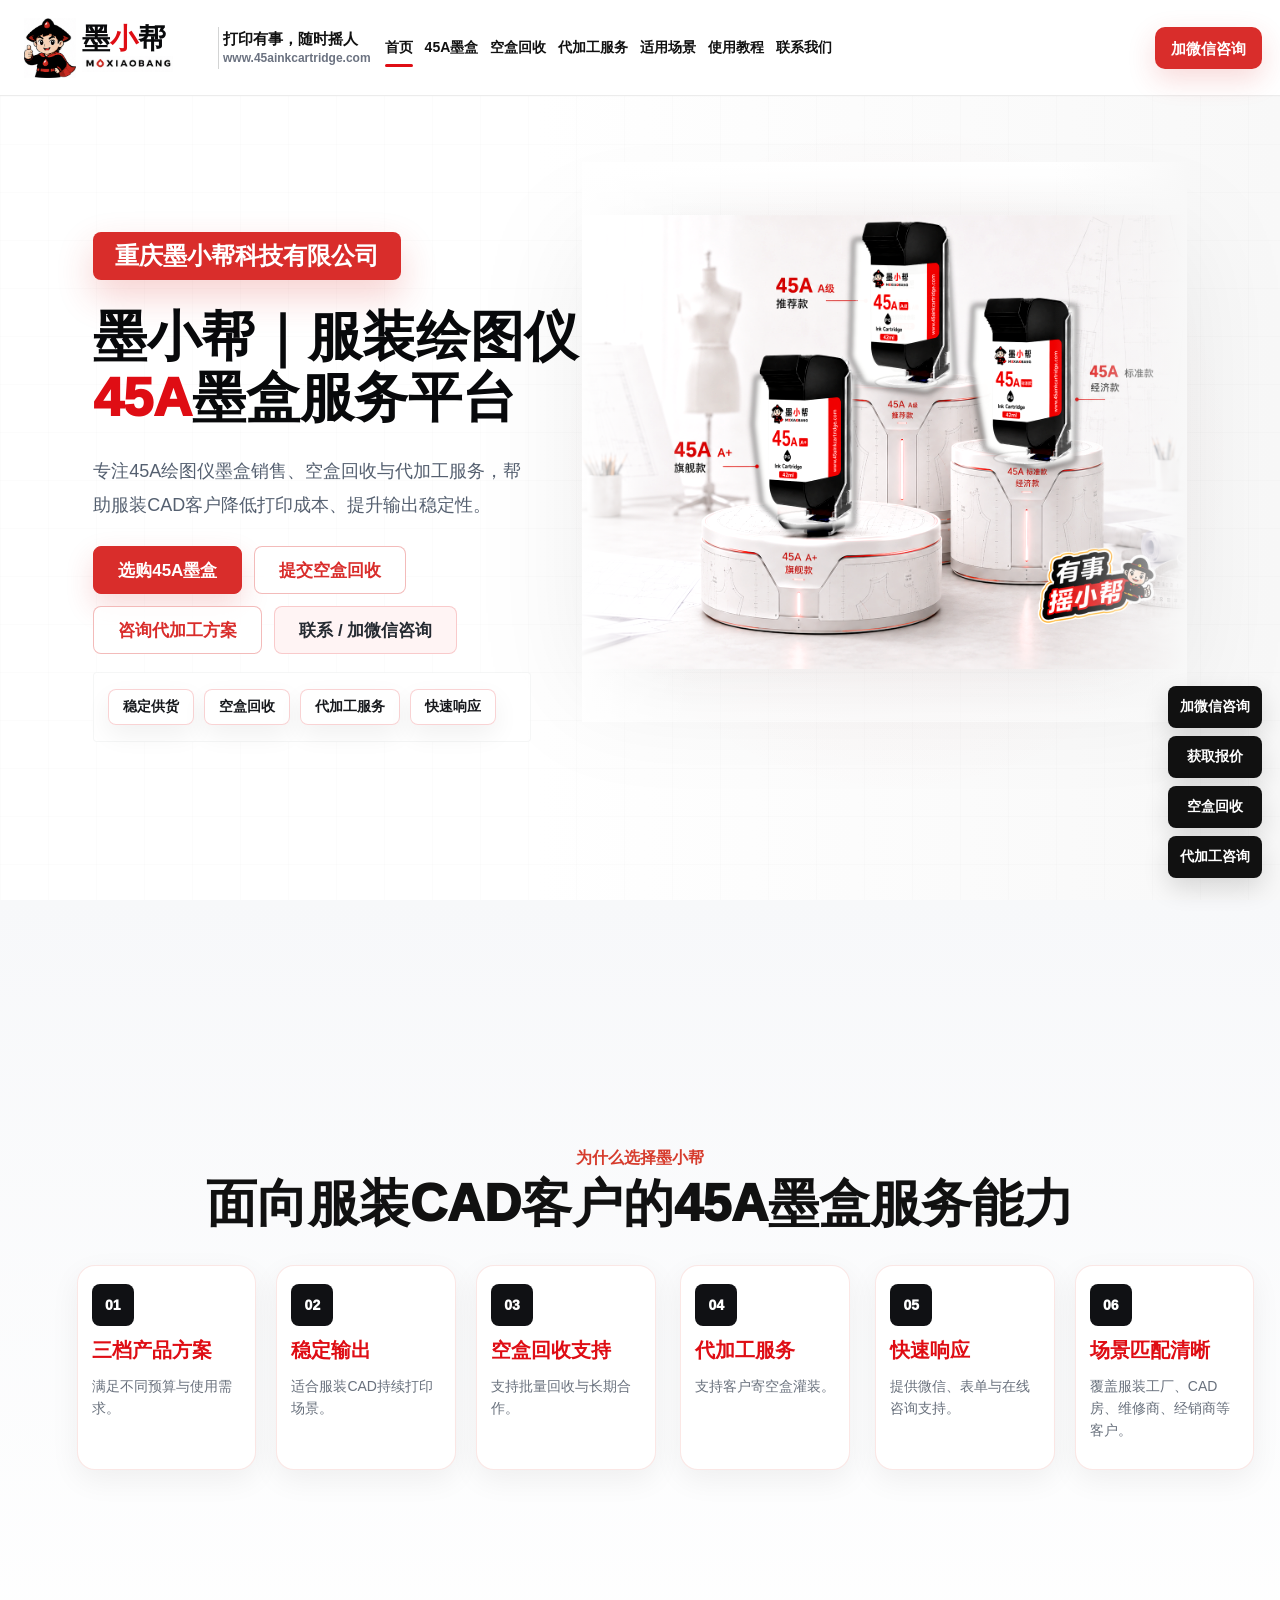
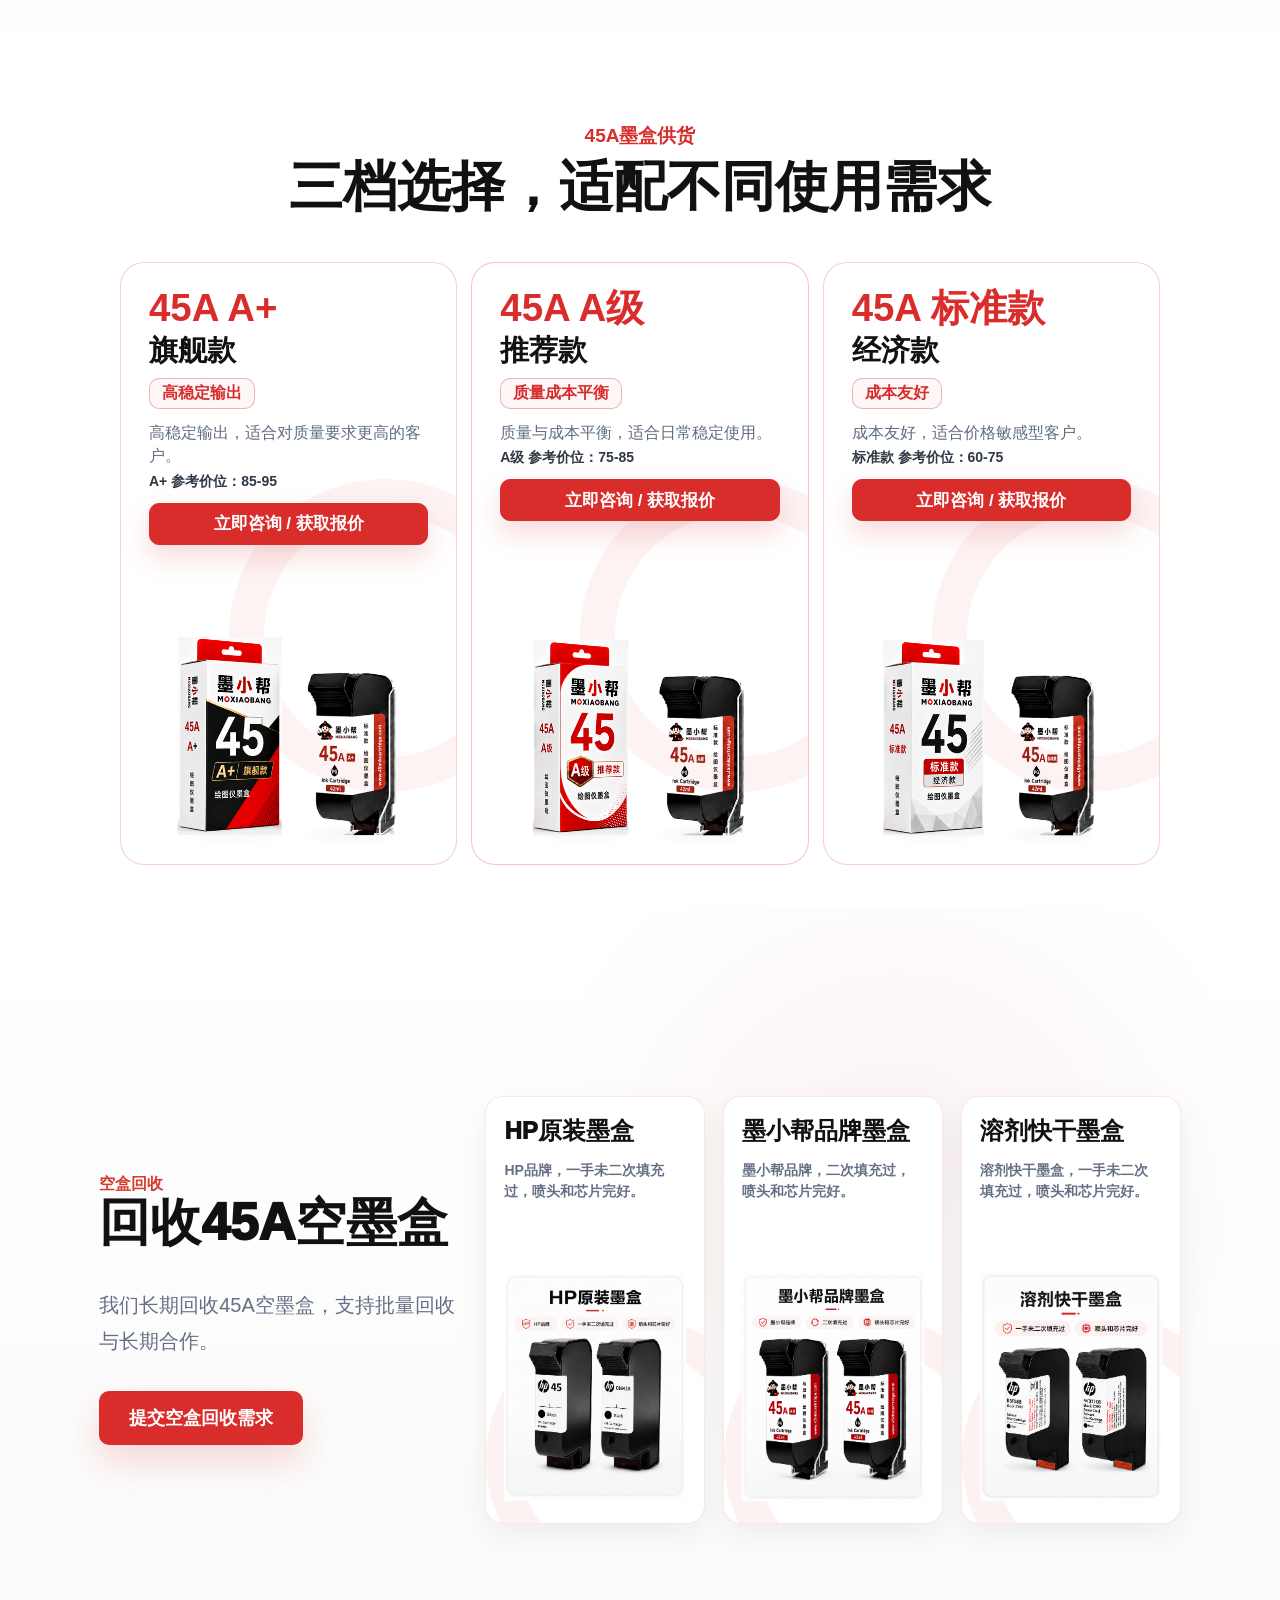
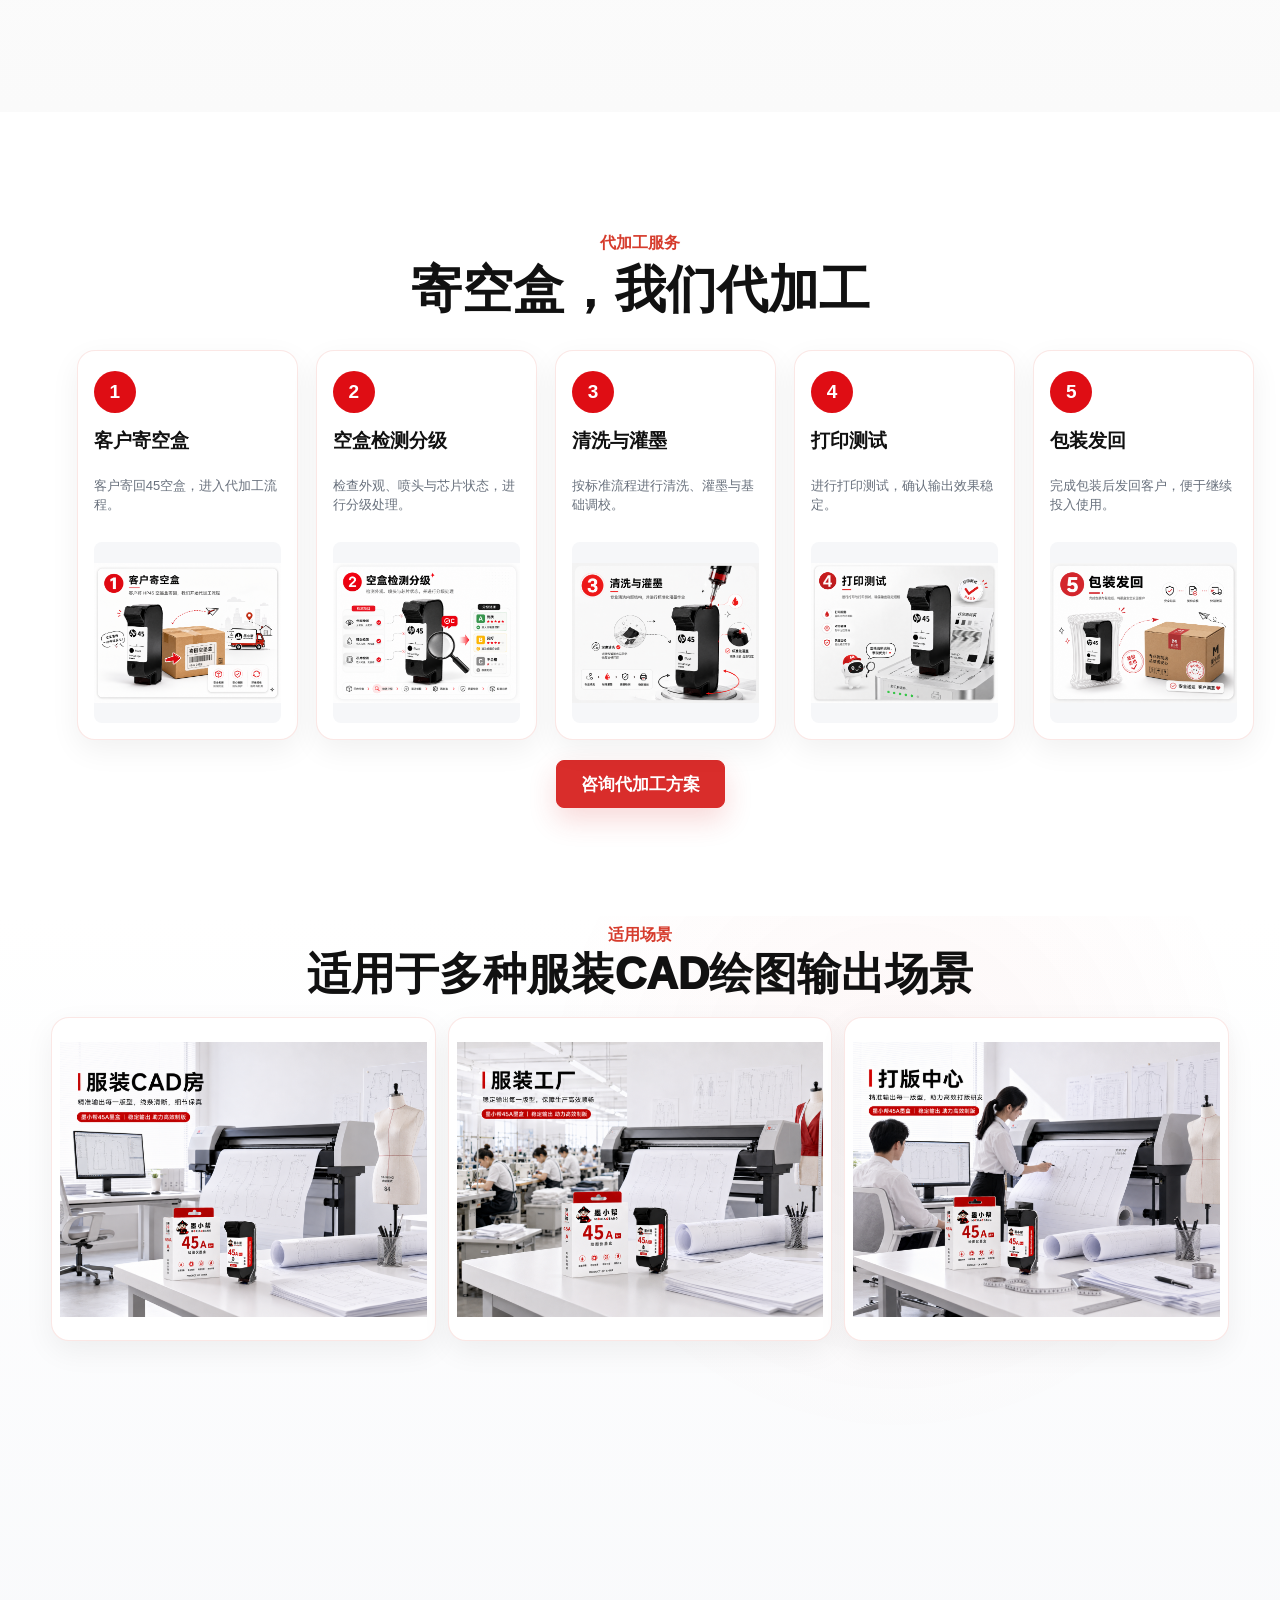
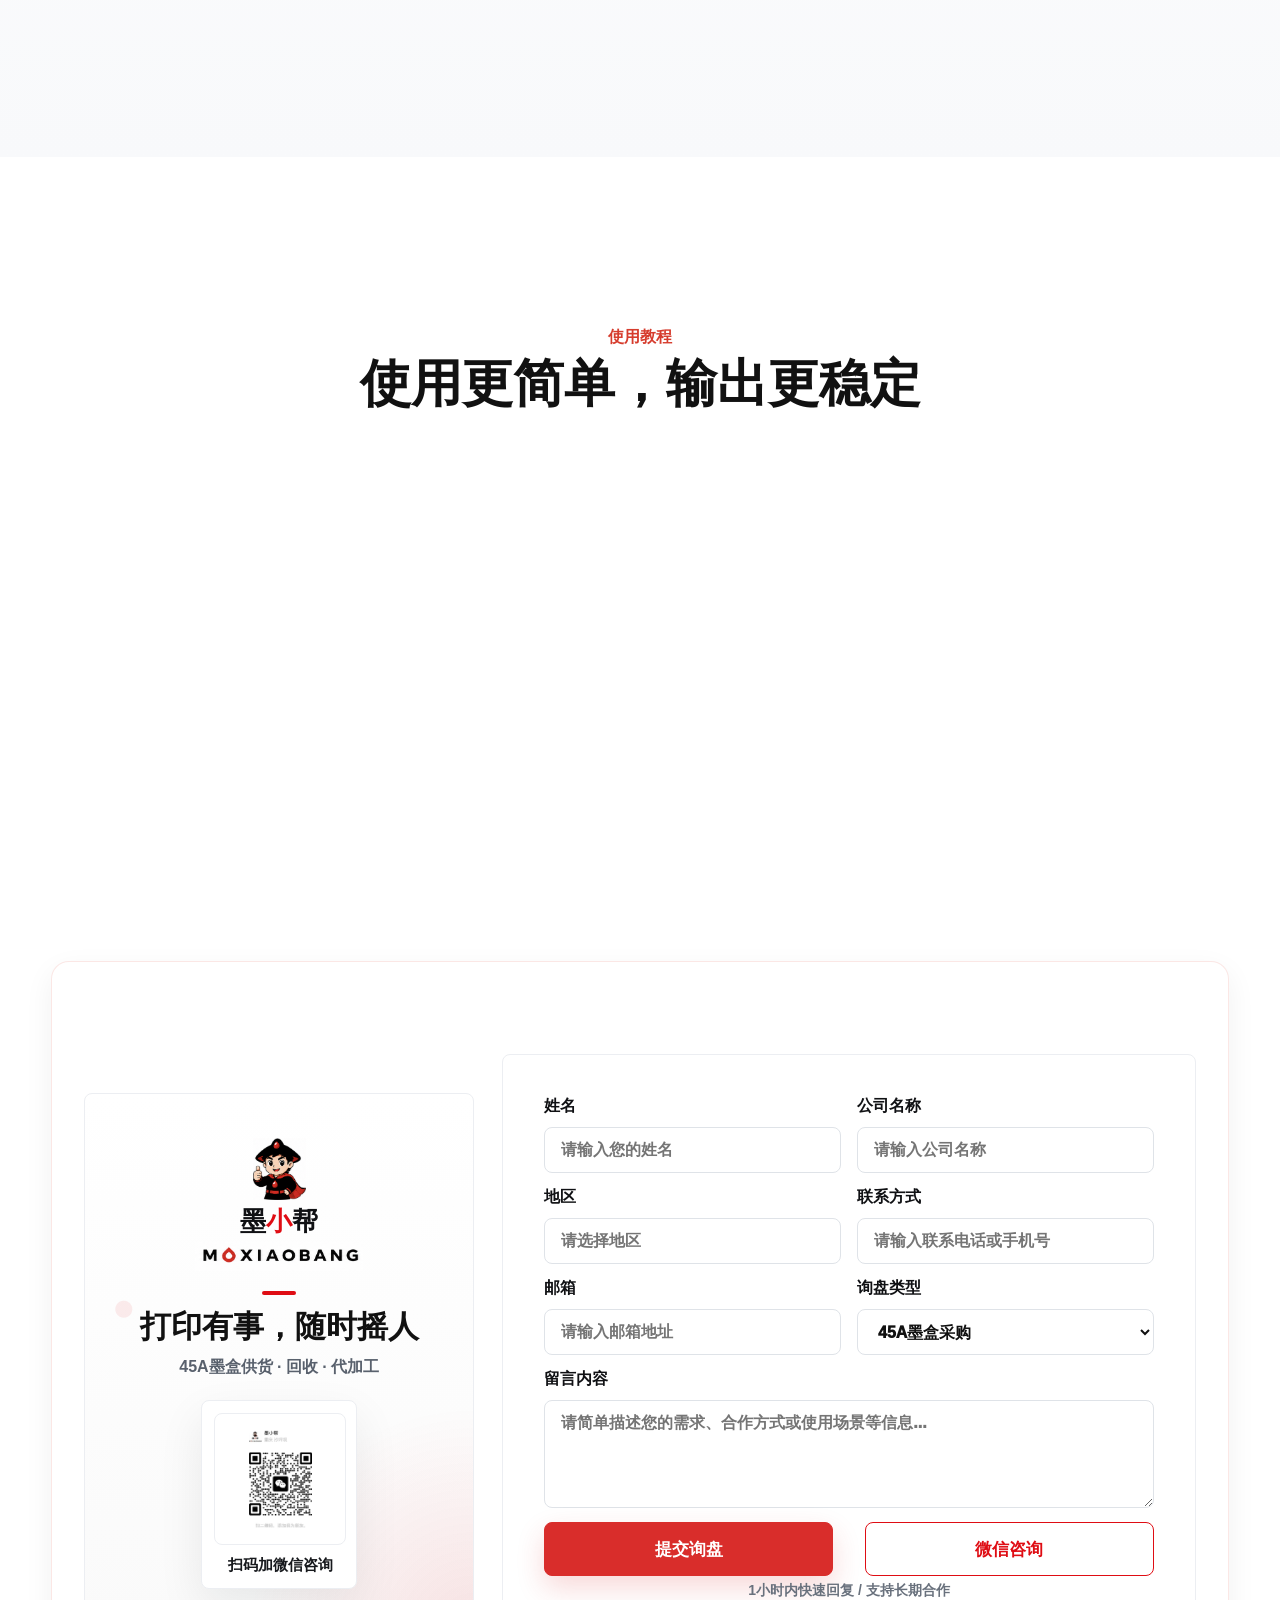
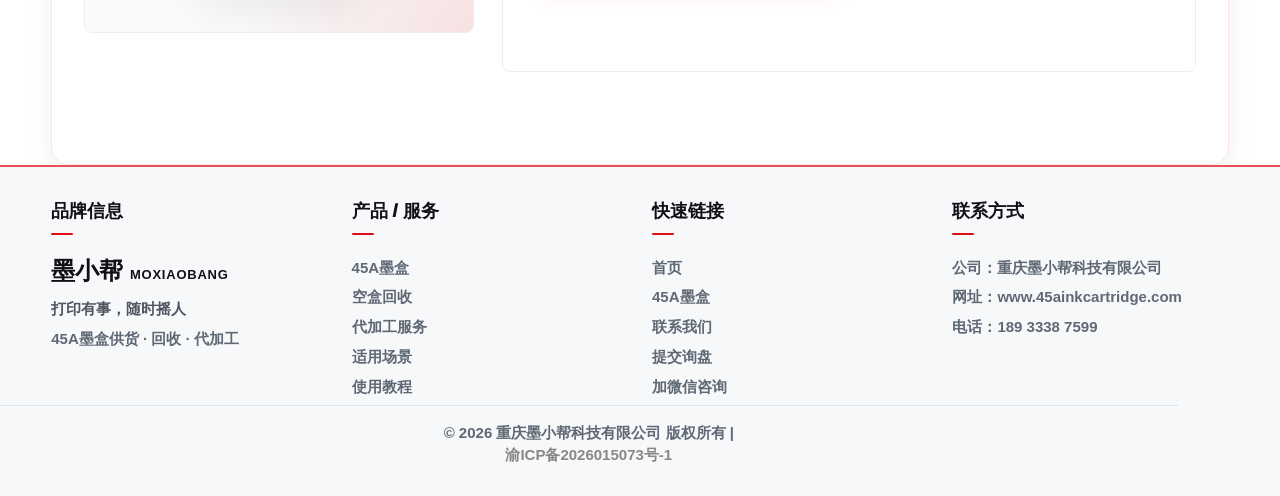
==== commit 8e3b8116: "Add ICP filing footer and SEO files" ====
--- a/index.html
+++ b/index.html
@@ -145,7 +145,7 @@
               <h3>旗舰款</h3>
               <b class="grade-label">高稳定输出</b>
               <p>高稳定输出，适合对质量要求更高的客户。</p>
-              <small>A+ 参考价位：85-88</small>
+              <small>A+ 参考价位：85-95</small>
               <a class="btn btn-primary grade-cta" href="#contact">立即咨询 / 获取报价</a>
             </div>
             <div class="grade-visual">
@@ -161,7 +161,7 @@
               <h3>推荐款</h3>
               <b class="grade-label">质量成本平衡</b>
               <p>质量与成本平衡，适合日常稳定使用。</p>
-              <small>A级 参考价位：78-85</small>
+              <small>A级 参考价位：75-85</small>
               <a class="btn btn-primary grade-cta" href="#contact">立即咨询 / 获取报价</a>
             </div>
             <div class="grade-visual">
@@ -177,7 +177,7 @@
               <h3>经济款</h3>
               <b class="grade-label">成本友好</b>
               <p>成本友好，适合价格敏感型客户。</p>
-              <small>标准款 参考价位：70-75</small>
+              <small>标准款 参考价位：60-75</small>
               <a class="btn btn-primary grade-cta" href="#contact">立即咨询 / 获取报价</a>
             </div>
             <div class="grade-visual">
@@ -447,7 +447,10 @@
           <p>电话：189 3338 7599</p>
         </div>
       </div>
-      <div class="footer-bottom">© 2026 重庆墨小帮科技有限公司 版权所有</div>
+      <p class="footer-legal">
+        © 2026 重庆墨小帮科技有限公司 版权所有 |
+        <a href="https://beian.miit.gov.cn/" target="_blank" rel="noopener noreferrer">渝ICP备2026015073号-1</a>
+      </p>
     </footer>
 
     <script src="script.js?v=one-page-scroll-20260616"></script>
--- a/styles.css
+++ b/styles.css
@@ -6431,6 +6431,31 @@
   margin-top: 20px;
 }
 
+.footer-legal {
+  width: min(var(--container-max), 92vw);
+  margin: 20px auto 0;
+  padding-top: 16px;
+  color: #888;
+  font-size: 12px;
+  line-height: 1.8;
+  font-weight: 400;
+  text-align: center;
+  border-top: 1px solid #dfe3e8;
+}
+
+.footer-legal a {
+  color: #888;
+  font-size: inherit;
+  line-height: inherit;
+  font-weight: inherit;
+  text-decoration: none;
+}
+
+.footer-legal a:hover {
+  color: #666;
+  text-decoration: underline;
+}
+
 @media (min-width: 760px) and (max-height: 900px) {
   :root {
     --title-block-height: 112px;
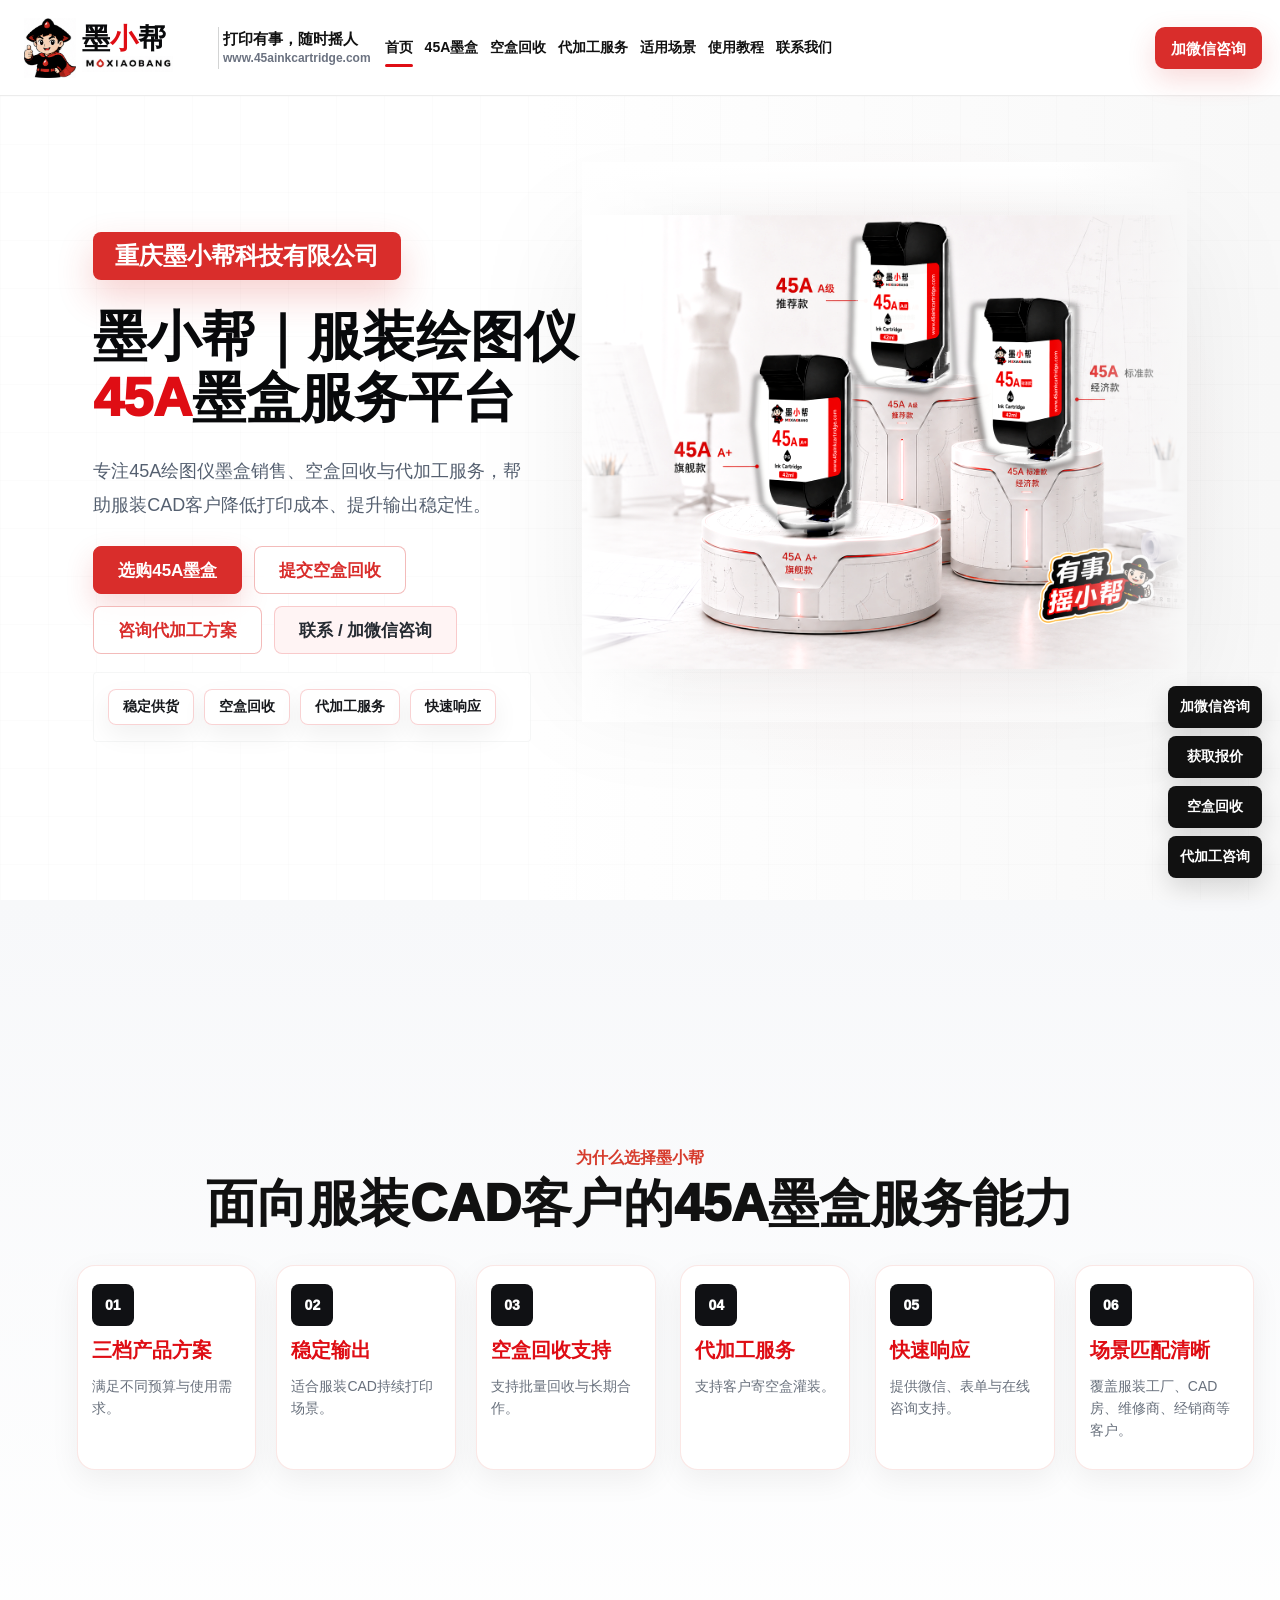
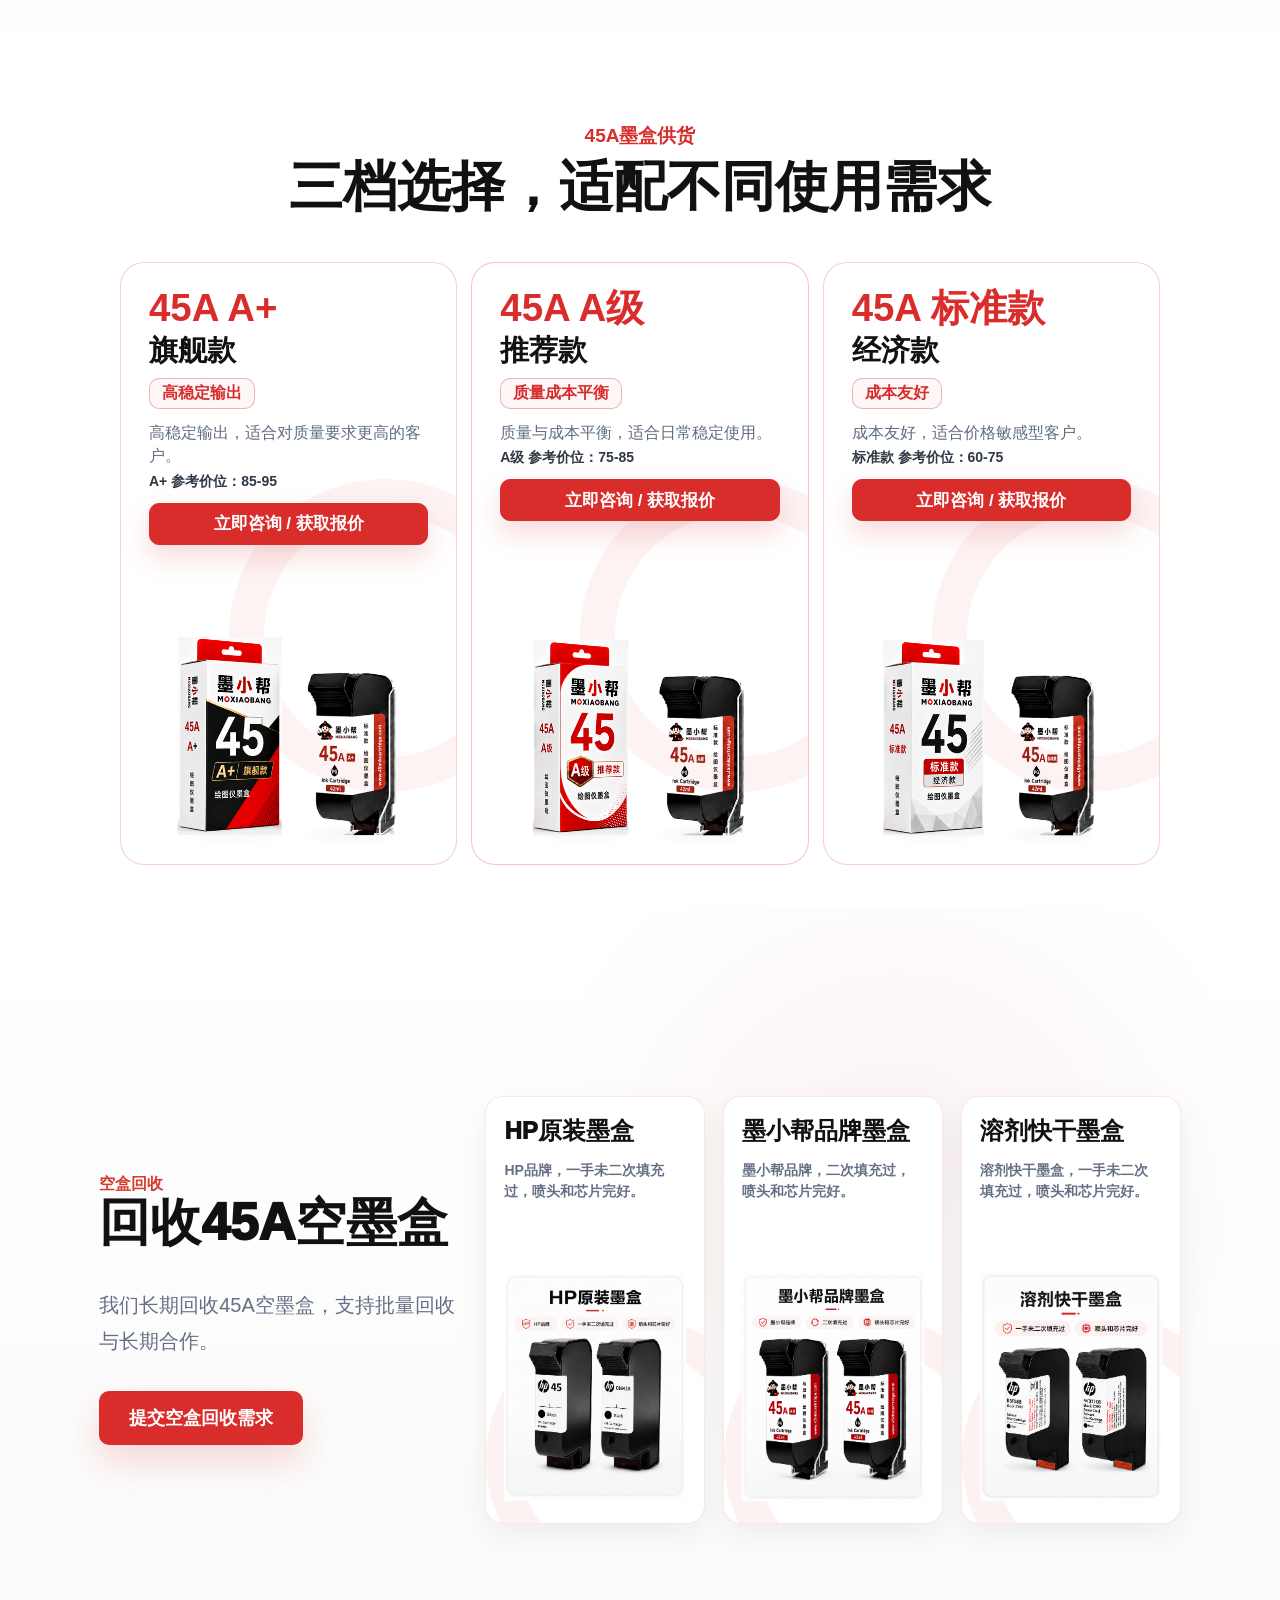
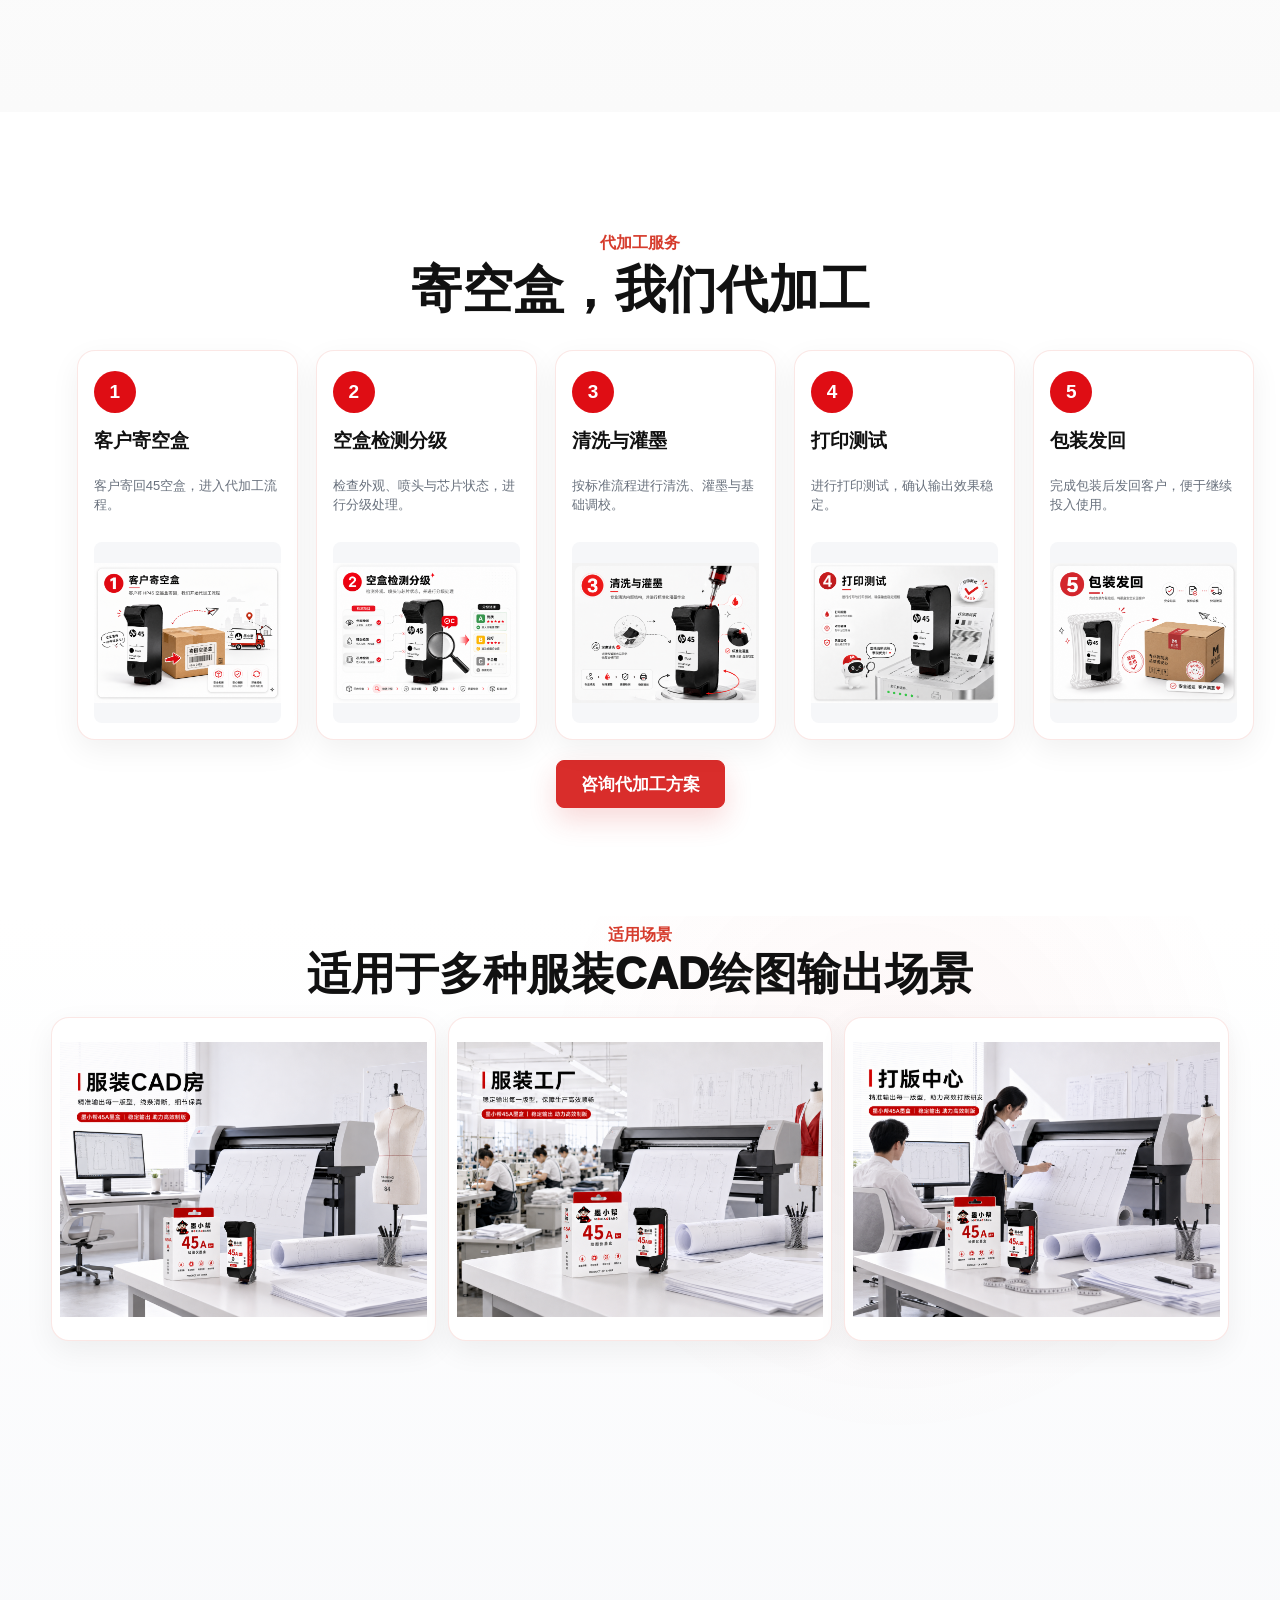
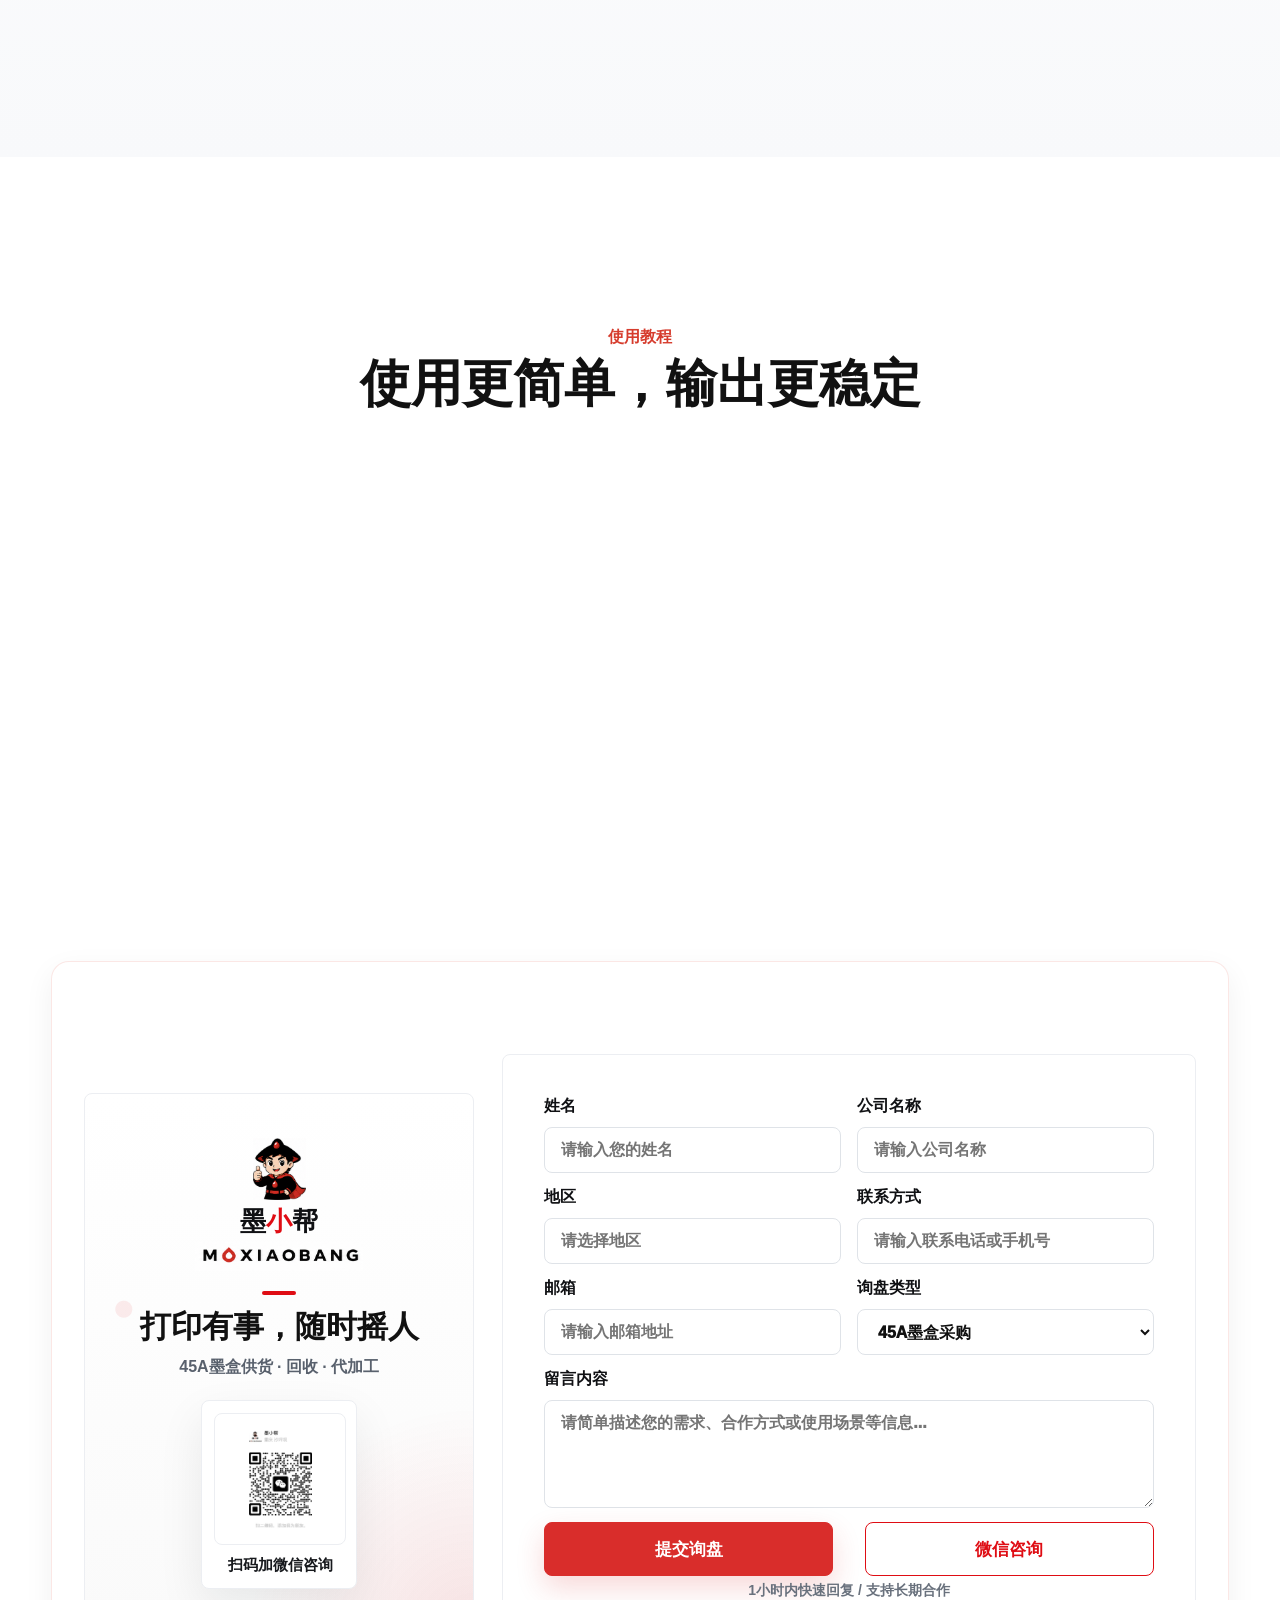
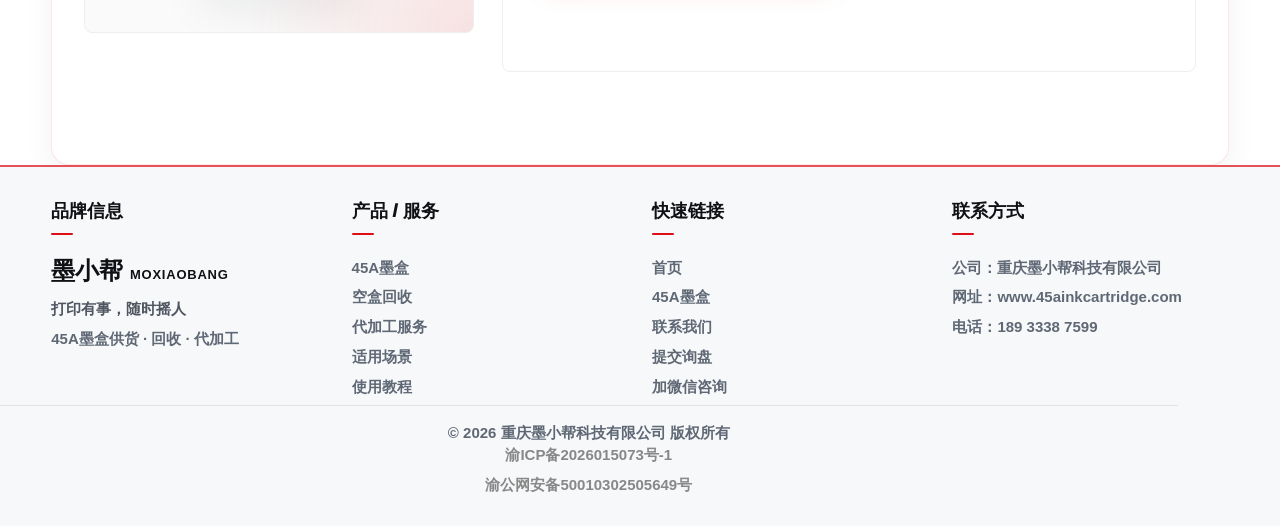
==== commit e4575058: "Update public security filing footer" ====
--- a/index.html
+++ b/index.html
@@ -448,8 +448,9 @@
         </div>
       </div>
       <p class="footer-legal">
-        © 2026 重庆墨小帮科技有限公司 版权所有 |
+        © 2026 重庆墨小帮科技有限公司 版权所有
         <a href="https://beian.miit.gov.cn/" target="_blank" rel="noopener noreferrer">渝ICP备2026015073号-1</a>
+        <a href="https://www.beian.gov.cn/portal/registerSystemInfo?recordcode=50010302505649" target="_blank" rel="noopener noreferrer">渝公网安备50010302505649号</a>
       </p>
     </footer>
 
